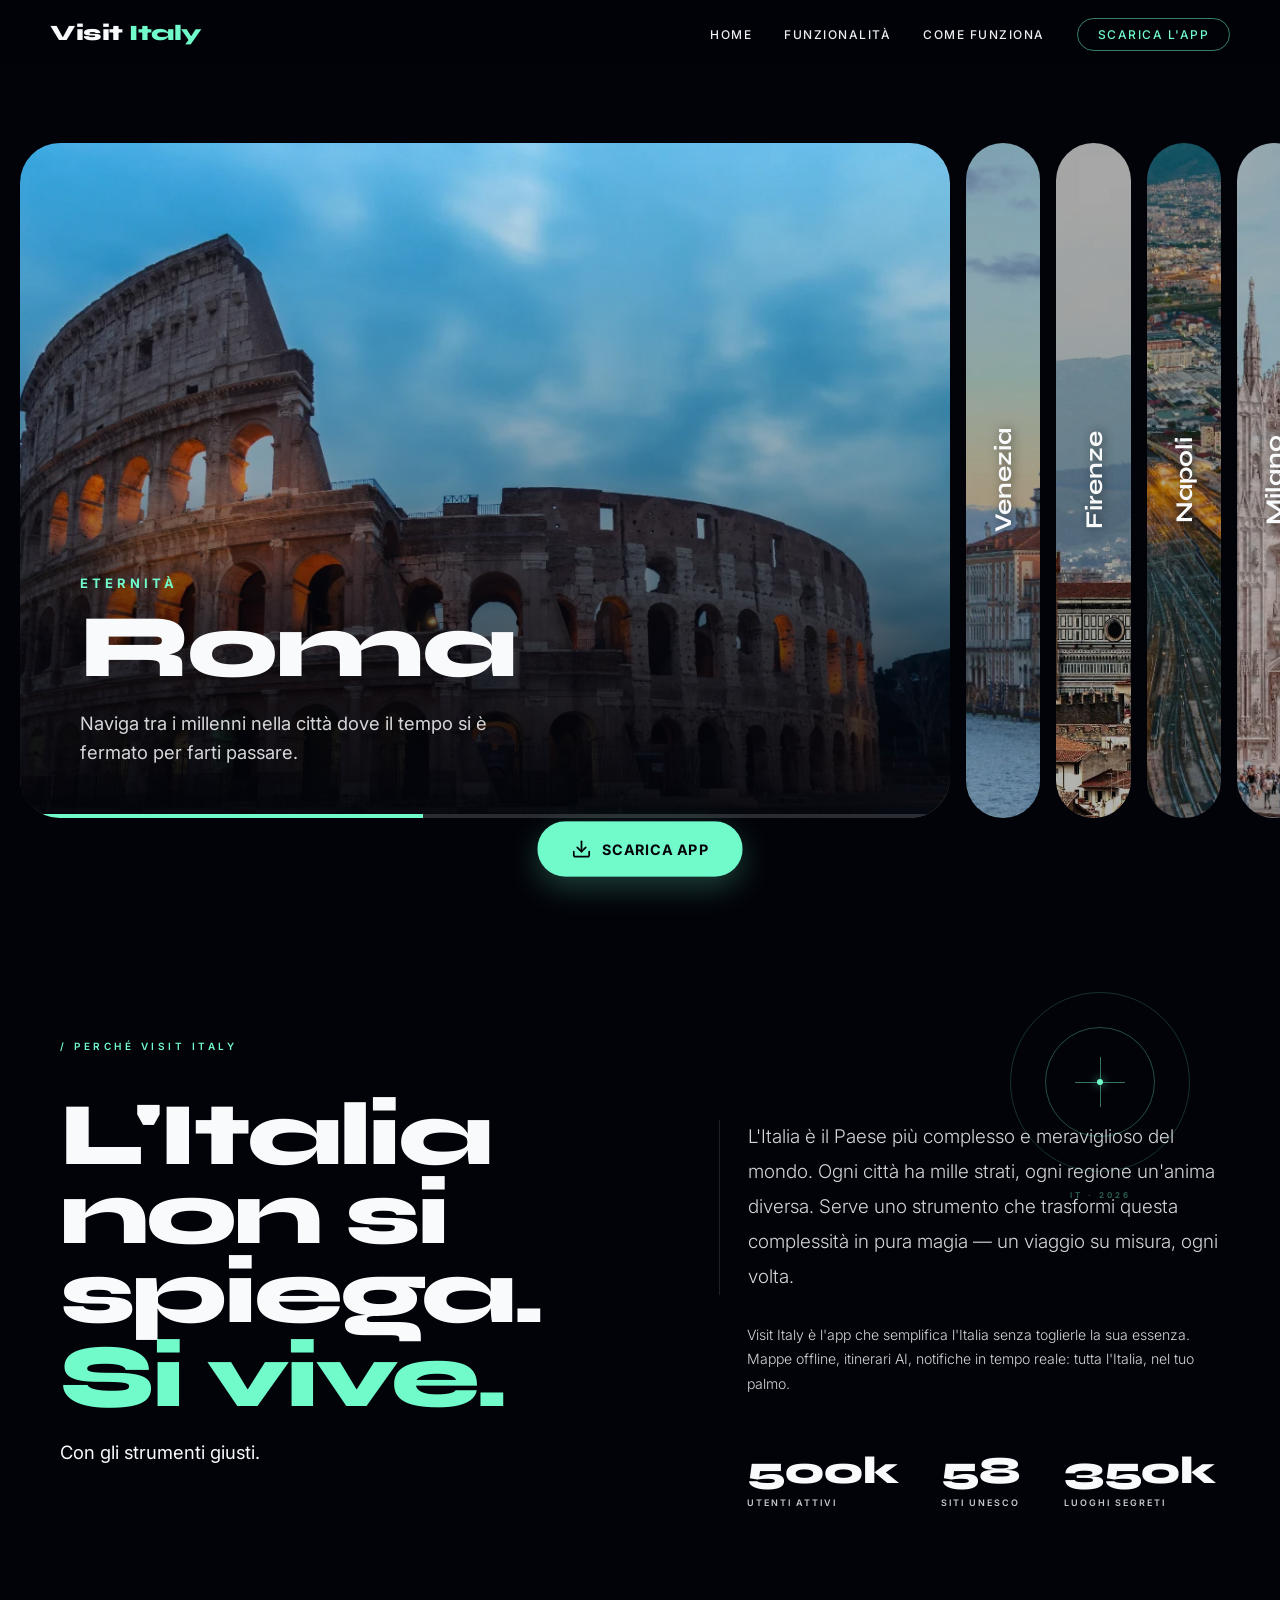
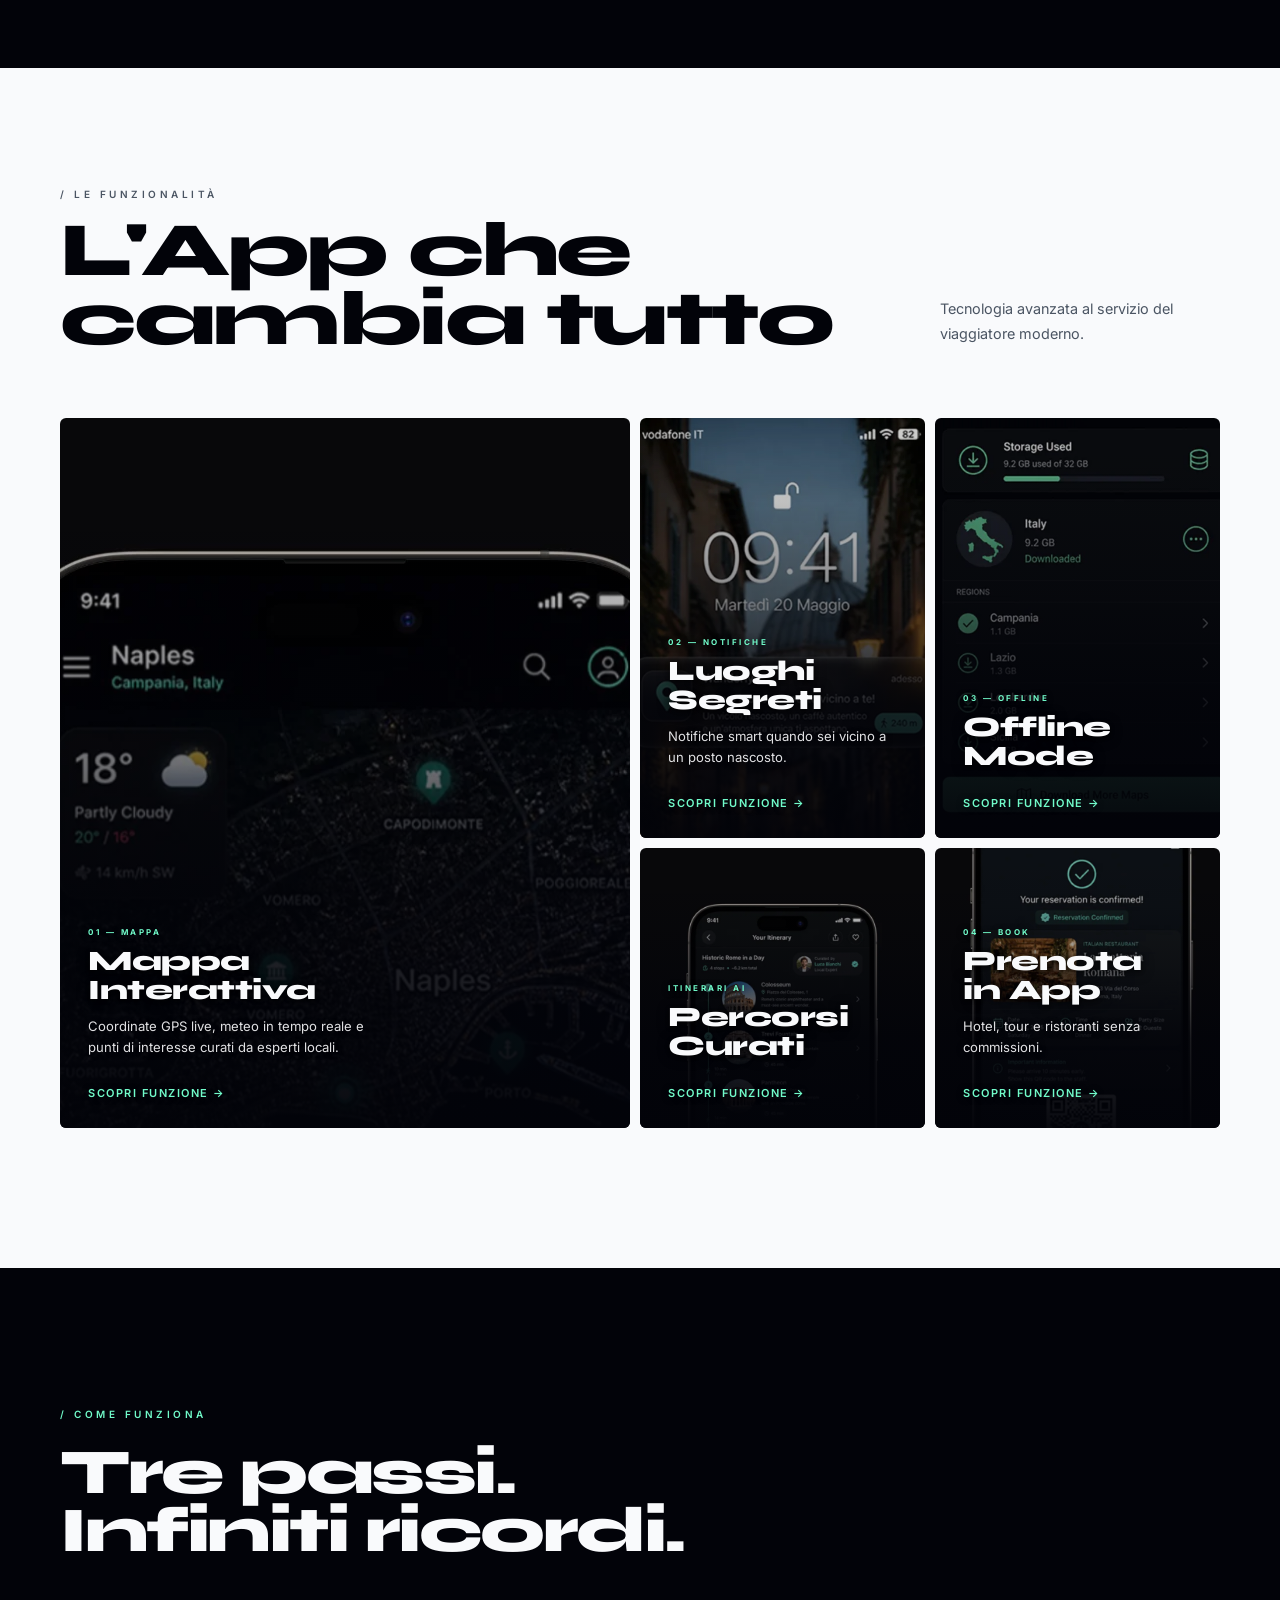
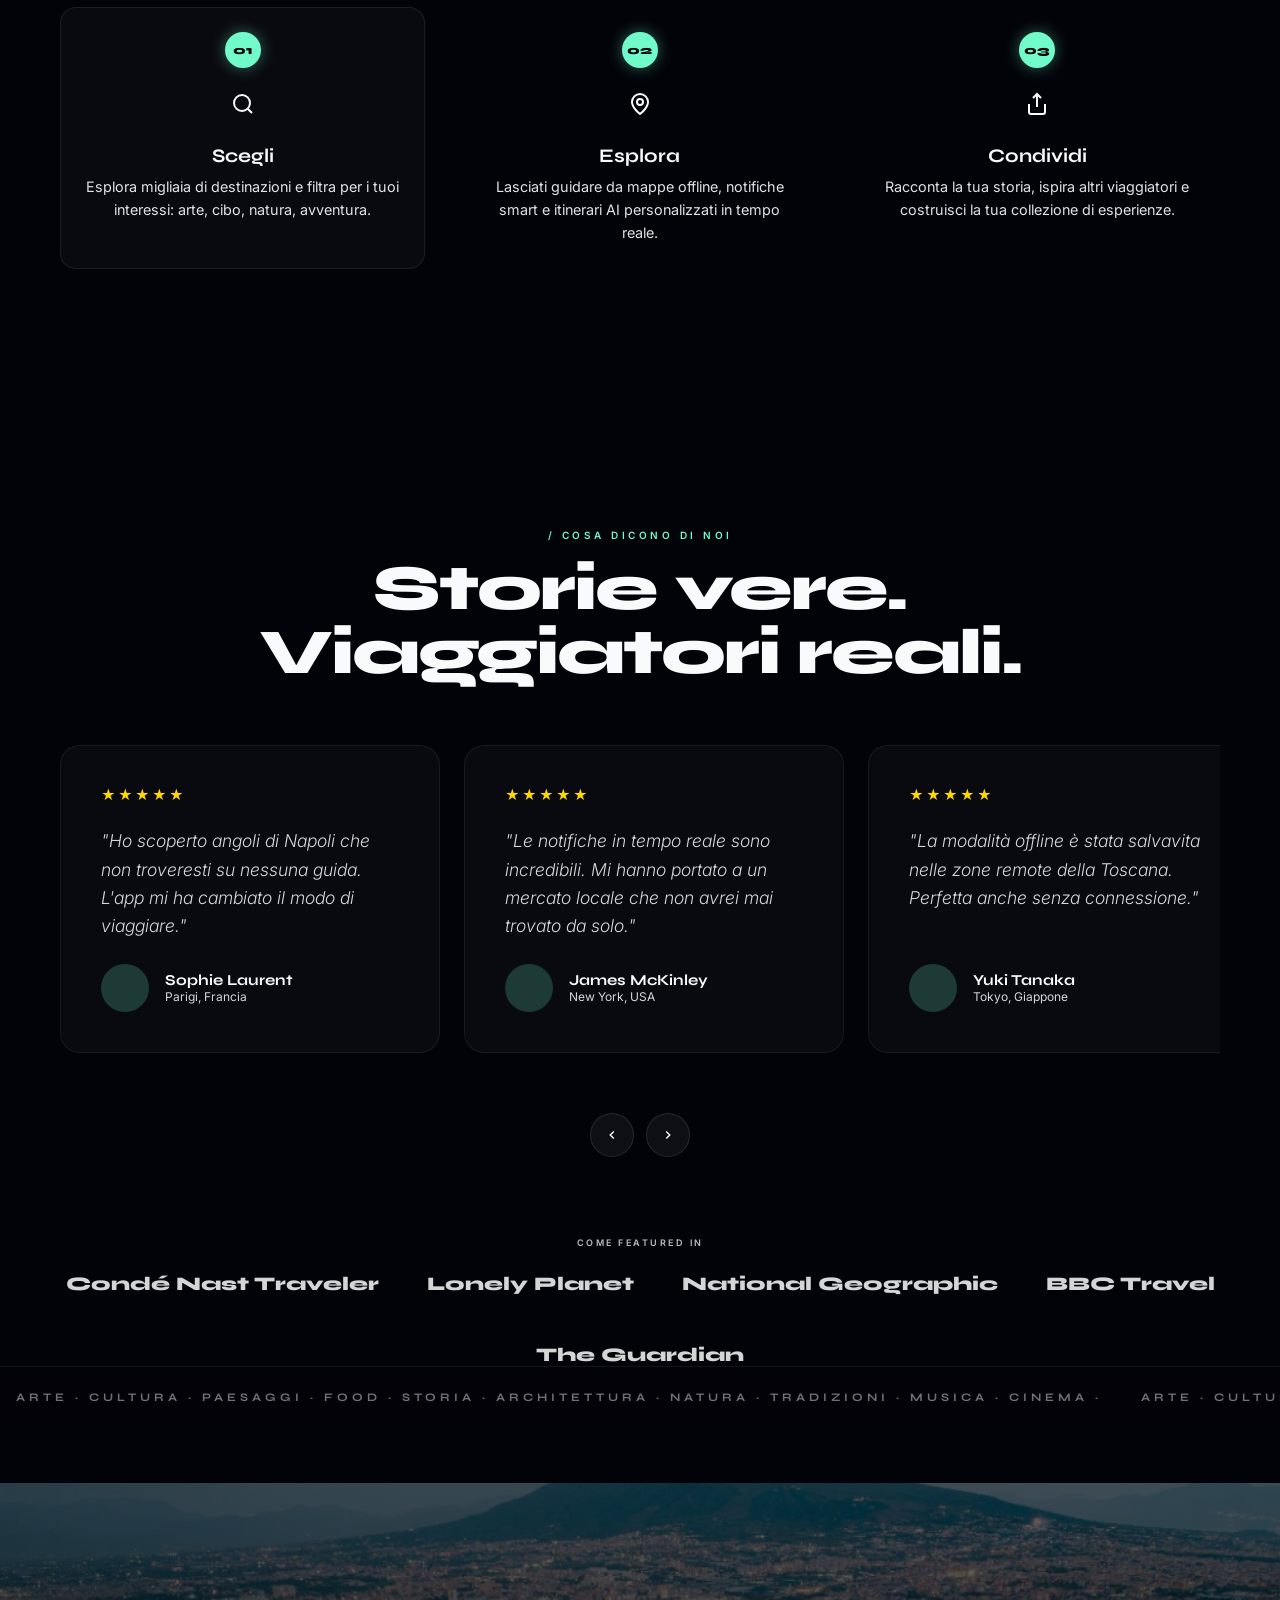
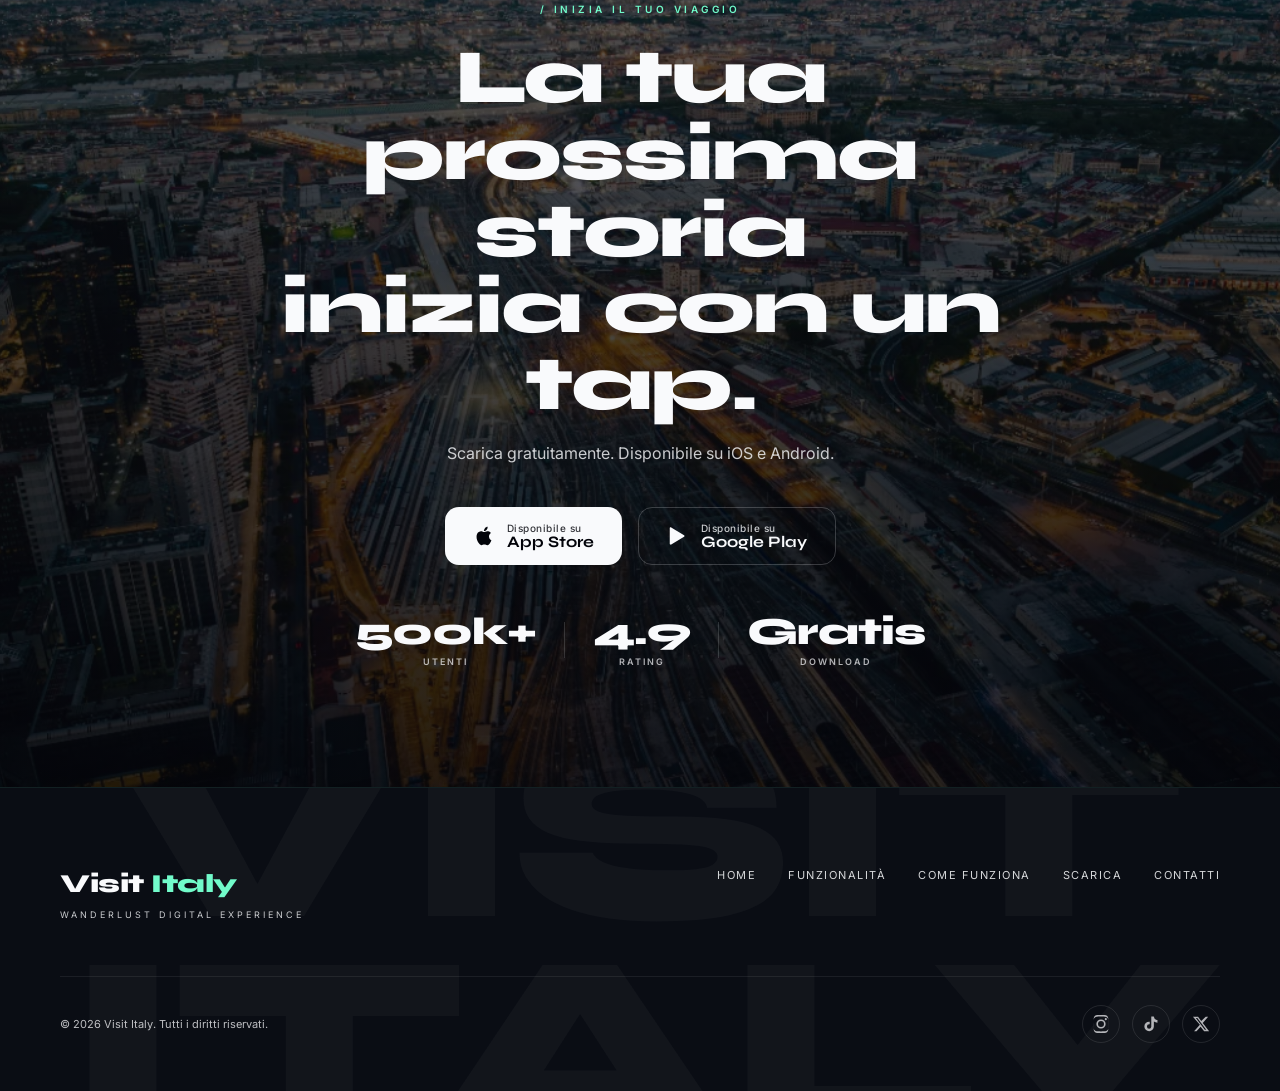
==== index.html @ 4aa52cf7 "Ottimizzazione mobile: critical CSS inline, contrasto accessibilita migliorato - Inline critical CSS" ====
<!DOCTYPE html>
<html lang="it">
<head>
    <meta charset="UTF-8">
    <meta name="viewport" content="width=device-width, initial-scale=1.0">
    <title>Visit Italy — Wanderlust Digital Experience</title>
    <meta name="description" content="Visit Italy è l'app per viaggiatori che trasforma l'Italia in un'esperienza su misura: mappe offline, itinerari AI, notifiche in tempo reale e prenotazioni dirette. Scopri 350.000 luoghi segreti.">
    <link rel="preconnect" href="https://fonts.googleapis.com">
    <link rel="preconnect" href="https://fonts.gstatic.com" crossorigin>
    <link rel="preconnect" href="https://cdnjs.cloudflare.com">
    <link rel="preload" as="image" href="asset/img/roma-xs.webp" imagesrcset="asset/img/roma-xs.webp 480w, asset/img/roma-sm.webp 768w, asset/img/roma-md.webp 1024w, asset/img/roma-lg.webp 1440w, asset/img/roma-xl.webp 1920w" imagesizes="100vw">
    <link rel="preload" href="https://fonts.googleapis.com/css2?family=Inter:wght@300;400;500;600;700&family=Syne:wght@700;800&display=swap" as="style" onload="this.onload=null;this.rel='stylesheet'">
    <noscript><link rel="stylesheet" href="https://fonts.googleapis.com/css2?family=Inter:wght@300;400;500;600;700&family=Syne:wght@700;800&display=swap"></noscript>
    <link rel="preload" href="asset/css/stile.css?v=13" as="style" onload="this.onload=null;this.rel='stylesheet'">
    <noscript><link rel="stylesheet" href="asset/css/stile.css?v=13"></noscript>
    <style>
:root{--pure-ice:#F9FAFC;--obsidian:#020309;--neon-mint:#71FBCA;--slate-grey:#4B5563;--card-ease:cubic-bezier(0.25,1,0.5,1)}
*,*::before,*::after{box-sizing:border-box;margin:0;padding:0}
html{scroll-behavior:smooth}
body{background-color:var(--obsidian);font-family:'Inter',sans-serif;color:var(--pure-ice);overflow-x:hidden}
body.nav-open{overflow:hidden}
.navbar{position:fixed;top:0;left:0;width:100%;padding:18px 24px;display:flex;justify-content:space-between;align-items:center;z-index:200;background:rgba(2,3,9,0.4);backdrop-filter:blur(14px);-webkit-backdrop-filter:blur(14px)}
.logo{font-family:'Syne',sans-serif;font-weight:800;font-size:22px;color:var(--pure-ice);letter-spacing:-0.5px;z-index:10000}
.logo span{color:var(--neon-mint)}
.nav-toggle{display:flex;flex-direction:column;gap:5px;background:none;border:none;cursor:pointer;padding:4px;z-index:10000}
.nav-toggle span{display:block;width:24px;height:2px;background:var(--pure-ice);transition:transform .3s ease,opacity .3s ease;border-radius:1px}
.nav-links{list-style:none;display:flex;flex-direction:column;justify-content:center;align-items:center;gap:36px;position:fixed;top:0;right:0;width:100%;height:100vh;background:rgba(2,3,9,0.98);backdrop-filter:blur(12px);-webkit-backdrop-filter:blur(12px);z-index:9998;transform:translateX(100%);transition:transform .4s cubic-bezier(0.25,1,0.5,1)}
.nav-open .nav-links{transform:translateX(0)}
.nav-links a{color:rgba(249,250,252,0.95);text-decoration:none;font-family:'Inter',sans-serif;font-size:1.5rem;font-weight:500;text-transform:uppercase;letter-spacing:3px;transition:color .2s}
.nav-open .nav-toggle span:nth-child(1){transform:translateY(7px) rotate(45deg)}
.nav-open .nav-toggle span:nth-child(2){opacity:0}
.nav-open .nav-toggle span:nth-child(3){transform:translateY(-7px) rotate(-45deg)}
@media(min-width:768px){.nav-toggle{display:none}.nav-links{position:static;flex-direction:row;width:auto;height:auto;background:transparent;transform:none;transition:none;gap:32px;backdrop-filter:none;-webkit-backdrop-filter:none}.navbar{padding:20px 50px}.nav-links a{font-size:12px;letter-spacing:1.5px}}
.nav-links a:hover{color:var(--neon-mint)}
.nav-cta{color:var(--neon-mint)!important;border:1px solid rgba(113,251,202,0.5);padding:8px 20px;border-radius:20px;transition:background .2s,color .2s!important}
.nav-cta:hover{background:var(--neon-mint)!important;color:var(--obsidian)!important}
.hero-carousel-section{position:relative;width:100%;height:100vh;min-height:700px;background-color:var(--obsidian);display:flex;align-items:center;justify-content:center;overflow:hidden;padding:100px 20px 40px}
.carousel-container{position:relative;width:100%;max-width:1800px;height:75vh;min-height:600px;display:flex;gap:16px}
.carousel-card{position:relative;flex:0 0 6%;height:100%;border-radius:80px;overflow:hidden;cursor:pointer;transition:flex .7s cubic-bezier(0.25,1,0.5,1),border-radius .7s cubic-bezier(0.25,1,0.5,1)}
.carousel-card.active{flex:1 0 75%;border-radius:40px;cursor:default}
.ccard-bg{position:absolute;inset:0;width:100%;height:100%;object-fit:cover;filter:brightness(0.7);transition:filter .7s ease,transform .7s ease}
.carousel-card:hover:not(.active) .ccard-bg{filter:brightness(0.9);transform:scale(1.05)}
.carousel-card.active .ccard-bg{filter:brightness(1)}
.ccard-overlay{position:absolute;inset:0;background:linear-gradient(to top,rgba(2,3,9,0.95) 0%,rgba(2,3,9,0.3) 50%,rgba(2,3,9,0) 100%);opacity:0;transition:opacity .5s ease}
.carousel-card.active .ccard-overlay{opacity:1}
.ccard-inactive-title{position:absolute;top:50%;left:50%;transform:translate(-50%,-50%) rotate(-90deg);font-family:'Syne',sans-serif;font-weight:700;font-size:1.5rem;color:var(--pure-ice);white-space:nowrap;opacity:1;transition:opacity .4s ease;pointer-events:none;text-shadow:0 2px 10px rgba(0,0,0,0.5)}
.carousel-card.active .ccard-inactive-title{opacity:0}
.ccard-content{position:absolute;bottom:0;left:0;width:100%;padding:50px 60px;opacity:0;transform:translateY(20px);transition:opacity .4s ease .2s,transform .5s ease .2s;pointer-events:none}
.carousel-card.active .ccard-content{opacity:1;transform:translateY(0);pointer-events:auto}
.ccard-tag{font-family:'Inter',sans-serif;font-size:13px;font-weight:700;letter-spacing:4px;text-transform:uppercase;color:var(--neon-mint);margin-bottom:12px;display:block}
.ccard-title{font-family:'Syne',sans-serif;font-weight:800;font-size:clamp(3.5rem,7vw,7.5rem);color:var(--pure-ice);line-height:1;margin-bottom:16px;letter-spacing:-2px}
.ccard-text{font-family:'Inter',sans-serif;font-size:1.15rem;color:rgba(249,250,252,0.85);max-width:420px;line-height:1.6}
.ccard-progress-wrap{position:absolute;bottom:0;left:0;width:100%;height:4px;background:rgba(249,250,252,0.15);opacity:0;transition:opacity .3s ease}
.carousel-card.active .ccard-progress-wrap{opacity:1}
.ccard-progress-bar{height:100%;width:0%;background:var(--neon-mint)}
@media(max-width:767px){.hero-carousel-section{padding:100px 16px 20px;height:100vh;min-height:600px}.carousel-container{flex-direction:column;height:100%;max-height:100%;gap:8px}.carousel-card{flex:0 0 12%;border-radius:20px;width:100%}.carousel-card.active{flex:1 0 45%;border-radius:20px;width:100%}.ccard-inactive-title{transform:translate(-50%,-50%) rotate(0deg);font-size:1.2rem;letter-spacing:2px}.ccard-content{padding:24px 20px}.ccard-title{font-size:2.8rem;margin-bottom:8px}.ccard-text{font-size:.95rem}}
@media(min-width:768px) and (max-width:1023px){.hero-carousel-section{padding:100px 30px 30px}.carousel-card{border-radius:50px}.carousel-card.active{border-radius:30px}.ccard-content{padding:40px 30px}}
    </style>
</head>
<body>

    <!-- NAVBAR -->
    <nav class="navbar" aria-label="Navigazione principale">
        <div class="logo">Visit <span>Italy</span></div>
        <button class="nav-toggle" aria-label="Apri menu" aria-expanded="false" aria-controls="mainNavLinks">
            <span></span><span></span><span></span>
        </button>
        <ul class="nav-links" id="mainNavLinks">
            <li><a href="#">Home</a></li>
            <li><a href="#app">Funzionalità</a></li>
            <li><a href="#come-funziona">Come Funziona</a></li>
            <li><a href="#download" class="nav-cta">Scarica l'App</a></li>
        </ul>
    </nav>

    <!-- =============================================
         SEZIONE 1: HERO — Timed Card Opening
    ============================================== -->
    <section class="hero-section hero-carousel-section" aria-label="Destinazioni in evidenza">
        <div class="carousel-container" id="heroCarousel" role="region" aria-label="Carosello destinazioni" aria-live="polite" aria-atomic="false">
            
            <!-- Slide 0: Roma -->
            <div class="carousel-card active" data-index="0" role="group" aria-roledescription="slide" aria-label="Roma" aria-current="true">
                <picture>
                    <source type="image/webp" media="(max-width: 480px)" srcset="asset/img/roma-xs.webp">
                    <source media="(max-width: 480px)" srcset="asset/img/roma-xs.jpg">
                    <source type="image/webp" media="(max-width: 768px)" srcset="asset/img/roma-sm.webp">
                    <source media="(max-width: 768px)" srcset="asset/img/roma-sm.jpg">
                    <source type="image/webp" media="(max-width: 1024px)" srcset="asset/img/roma-md.webp">
                    <source media="(max-width: 1024px)" srcset="asset/img/roma-md.jpg">
                    <source type="image/webp" media="(max-width: 1440px)" srcset="asset/img/roma-lg.webp">
                    <source media="(max-width: 1440px)" srcset="asset/img/roma-lg.jpg">
                    <source type="image/webp" srcset="asset/img/roma-xl.webp">
                    <img class="ccard-bg" src="asset/img/roma-xl.jpg" alt="Roma" fetchpriority="high" loading="eager">
                </picture>
                <div class="ccard-overlay"></div>
                
                <div class="ccard-content">
                    <span class="ccard-tag">Eternità</span>
                    <h2 class="ccard-title">Roma</h2>
                    <p class="ccard-text">Naviga tra i millenni nella città dove il tempo si è fermato per farti passare.</p>
                </div>
                
                <div class="ccard-inactive-title">Roma</div>
                
                <div class="ccard-progress-wrap">
                    <div class="ccard-progress-bar"></div>
                </div>
            </div>

            <!-- Slide 1: Venezia -->
            <div class="carousel-card" data-index="1" role="button" tabindex="0" aria-roledescription="slide" aria-label="Venezia">
                <picture>
                    <source type="image/webp" media="(max-width: 480px)" srcset="asset/img/venezia2-xs.webp">
                    <source media="(max-width: 480px)" srcset="asset/img/venezia2-xs.jpg">
                    <source type="image/webp" media="(max-width: 768px)" srcset="asset/img/venezia2-sm.webp">
                    <source media="(max-width: 768px)" srcset="asset/img/venezia2-sm.jpg">
                    <source type="image/webp" media="(max-width: 1024px)" srcset="asset/img/venezia2-md.webp">
                    <source media="(max-width: 1024px)" srcset="asset/img/venezia2-md.jpg">
                    <source type="image/webp" media="(max-width: 1440px)" srcset="asset/img/venezia2-lg.webp">
                    <source media="(max-width: 1440px)" srcset="asset/img/venezia2-lg.jpg">
                    <source type="image/webp" srcset="asset/img/venezia2-xl.webp">
                    <img class="ccard-bg" src="asset/img/venezia2-xl.jpg" alt="Venezia" loading="lazy">
                </picture>
                <div class="ccard-overlay"></div>
                
                <div class="ccard-content">
                    <span class="ccard-tag">Mistero</span>
                    <h2 class="ccard-title">Venezia</h2>
                    <p class="ccard-text">Un labirinto d'acqua dove ogni riflesso nasconde un segreto secolare.</p>
                </div>
                
                <div class="ccard-inactive-title">Venezia</div>
                
                <div class="ccard-progress-wrap">
                    <div class="ccard-progress-bar"></div>
                </div>
            </div>

            <!-- Slide 2: Firenze -->
            <div class="carousel-card" data-index="2" role="button" tabindex="0" aria-roledescription="slide" aria-label="Firenze">
                <picture>
                    <source type="image/webp" media="(max-width: 480px)" srcset="asset/img/firenze-xs.webp">
                    <source media="(max-width: 480px)" srcset="asset/img/firenze-xs.jpg">
                    <source type="image/webp" media="(max-width: 768px)" srcset="asset/img/firenze-sm.webp">
                    <source media="(max-width: 768px)" srcset="asset/img/firenze-sm.jpg">
                    <source type="image/webp" media="(max-width: 1024px)" srcset="asset/img/firenze-md.webp">
                    <source media="(max-width: 1024px)" srcset="asset/img/firenze-md.jpg">
                    <source type="image/webp" media="(max-width: 1440px)" srcset="asset/img/firenze-lg.webp">
                    <source media="(max-width: 1440px)" srcset="asset/img/firenze-lg.jpg">
                    <source type="image/webp" srcset="asset/img/firenze-xl.webp">
                    <img class="ccard-bg" src="asset/img/firenze-xl.jpg" alt="Firenze" loading="lazy">
                </picture>
                <div class="ccard-overlay"></div>
                
                <div class="ccard-content">
                    <span class="ccard-tag">Genio</span>
                    <h2 class="ccard-title">Firenze</h2>
                    <p class="ccard-text">La culla del Rinascimento, dove l'arte respira insieme a te.</p>
                </div>
                
                <div class="ccard-inactive-title">Firenze</div>
                
                <div class="ccard-progress-wrap">
                    <div class="ccard-progress-bar"></div>
                </div>
            </div>

            <!-- Slide 3: Napoli -->
            <div class="carousel-card" data-index="3" role="button" tabindex="0" aria-roledescription="slide" aria-label="Napoli">
                <picture>
                    <source type="image/webp" media="(max-width: 480px)" srcset="asset/img/napoli-xs.webp">
                    <source media="(max-width: 480px)" srcset="asset/img/napoli-xs.jpg">
                    <source type="image/webp" media="(max-width: 768px)" srcset="asset/img/napoli-sm.webp">
                    <source media="(max-width: 768px)" srcset="asset/img/napoli-sm.jpg">
                    <source type="image/webp" media="(max-width: 1024px)" srcset="asset/img/napoli-md.webp">
                    <source media="(max-width: 1024px)" srcset="asset/img/napoli-md.jpg">
                    <source type="image/webp" media="(max-width: 1440px)" srcset="asset/img/napoli-lg.webp">
                    <source media="(max-width: 1440px)" srcset="asset/img/napoli-lg.jpg">
                    <source type="image/webp" srcset="asset/img/napoli-xl.webp">
                    <img class="ccard-bg" src="asset/img/napoli-xl.jpg" alt="Napoli" loading="lazy">
                </picture>
                <div class="ccard-overlay"></div>
                
                <div class="ccard-content">
                    <span class="ccard-tag">Passione</span>
                    <h2 class="ccard-title">Napoli</h2>
                    <p class="ccard-text">L'anima vibrante e i sapori autentici di un teatro a cielo aperto.</p>
                </div>
                
                <div class="ccard-inactive-title">Napoli</div>
                
                <div class="ccard-progress-wrap">
                    <div class="ccard-progress-bar"></div>
                </div>
            </div>

            <!-- Slide 4: Milano -->
            <div class="carousel-card" data-index="4" role="button" tabindex="0" aria-roledescription="slide" aria-label="Milano">
                <picture>
                    <source type="image/webp" media="(max-width: 480px)" srcset="asset/img/milano-xs.webp">
                    <source media="(max-width: 480px)" srcset="asset/img/milano-xs.jpg">
                    <source type="image/webp" media="(max-width: 768px)" srcset="asset/img/milano-sm.webp">
                    <source media="(max-width: 768px)" srcset="asset/img/milano-sm.jpg">
                    <source type="image/webp" media="(max-width: 1024px)" srcset="asset/img/milano-md.webp">
                    <source media="(max-width: 1024px)" srcset="asset/img/milano-md.jpg">
                    <source type="image/webp" media="(max-width: 1440px)" srcset="asset/img/milano-lg.webp">
                    <source media="(max-width: 1440px)" srcset="asset/img/milano-lg.jpg">
                    <source type="image/webp" srcset="asset/img/milano-xl.webp">
                    <img class="ccard-bg" src="asset/img/milano-xl.jpg" alt="Milano" loading="lazy">
                </picture>
                <div class="ccard-overlay"></div>
                
                <div class="ccard-content">
                    <span class="ccard-tag">Avanguardia</span>
                    <h2 class="ccard-title">Milano</h2>
                    <p class="ccard-text">Dove la creatività, la moda e l'innovazione disegnano il domani.</p>
                </div>
                
                <div class="ccard-inactive-title">Milano</div>
                
                <div class="ccard-progress-wrap">
                    <div class="ccard-progress-bar"></div>
                </div>
            </div>



        </div>
    </section>

    <main>

        <!-- =============================================
             SEZIONE 2: PROBLEM / SOLUTION — The Transition
        ============================================== -->
        <section class="manifesto-section" aria-label="Perché Visit Italy">
            <div class="manifesto-inner">
                <div class="manifesto-left">
                    <div class="manifesto-eyebrow">/ Perché Visit Italy</div>
                    <h2 class="manifesto-title">L'Italia<br>non si<br>spiega.</h2>
                    <h2 class="manifesto-title manifesto-title--accent">Si vive.</h2>
                    <p class="manifesto-tagline">Con gli strumenti giusti.</p>
                </div>
                <div class="manifesto-right">
                    <p class="manifesto-lead">L'Italia è il Paese più complesso e meraviglioso del mondo. Ogni città ha mille strati, ogni regione un'anima diversa. Serve uno strumento che trasformi questa complessità in pura magia — un viaggio su misura, ogni volta.</p>
                    <p class="manifesto-sub">Visit Italy è l'app che semplifica l'Italia senza toglierle la sua essenza. Mappe offline, itinerari AI, notifiche in tempo reale: tutta l'Italia, nel tuo palmo.</p>
                    <div class="manifesto-stat-row">
                        <div class="manifesto-stat">
                            <span class="stat-number">500k</span>
                            <span class="stat-label">Utenti Attivi</span>
                        </div>
                        <div class="manifesto-stat">
                            <span class="stat-number">58</span>
                            <span class="stat-label">Siti UNESCO</span>
                        </div>
                        <div class="manifesto-stat">
                            <span class="stat-number">350k</span>
                            <span class="stat-label">Luoghi Segreti</span>
                        </div>
                    </div>
                </div>
            </div>

            <div class="manifesto-float" aria-hidden="true">
                <div class="float-ring float-ring--outer"></div>
                <div class="float-ring float-ring--inner"></div>
                <div class="float-crosshair">
                    <span class="ch-h"></span>
                    <span class="ch-v"></span>
                    <span class="ch-dot"></span>
                </div>
                <div class="float-label">IT · 2026</div>
            </div>
        </section>

        <!-- =============================================
             SEZIONE 3: PRODUCT-AS-HERO — Bento Grid 2.0
        ============================================== -->
        <section class="discovery-section" id="app" aria-label="Le funzionalità dell'app">
            <div class="discovery-header">
                <div class="discovery-header-left">
                    <div class="discovery-label">/ Le Funzionalità</div>
                    <h2 class="discovery-title">L'App che<br>cambia tutto</h2>
                </div>
                <p class="discovery-sub">Tecnologia avanzata al servizio del viaggiatore moderno.</p>
            </div>

            <div class="bento-grid">

                <!-- Card 1 (60%) — Mappa Interattiva con badge tech -->
                <div class="bento-card bento-card--large" role="button" tabindex="0" aria-label="Visualizza Mappa Interattiva">
                    <picture>
                        <source type="image/webp" media="(max-width: 480px)" srcset="asset/img/mappa-interattiva-master-v2-xs.webp">
                        <source media="(max-width: 480px)" srcset="asset/img/mappa-interattiva-master-v2-xs.jpg">
                        <source type="image/webp" media="(max-width: 768px)" srcset="asset/img/mappa-interattiva-master-v2-sm.webp">
                        <source media="(max-width: 768px)" srcset="asset/img/mappa-interattiva-master-v2-sm.jpg">
                        <source type="image/webp" media="(max-width: 1024px)" srcset="asset/img/mappa-interattiva-master-v2-md.webp">
                        <source media="(max-width: 1024px)" srcset="asset/img/mappa-interattiva-master-v2-md.jpg">
                        <source type="image/webp" media="(max-width: 1440px)" srcset="asset/img/mappa-interattiva-master-v2-lg.webp">
                        <source media="(max-width: 1440px)" srcset="asset/img/mappa-interattiva-master-v2-lg.jpg">
                        <source type="image/webp" srcset="asset/img/mappa-interattiva-master-v2-xl.webp">
                        <img src="asset/img/mappa-interattiva-master-v2-xl.jpg" alt="Mappa Interattiva" loading="lazy">
                    </picture>
                    <div class="bento-tech-badges" aria-hidden="true">
                        <span class="tech-badge tech-badge--coord">
                            <svg viewBox="0 0 24 24" fill="none" stroke="currentColor" stroke-width="2" width="10" height="10"><circle cx="12" cy="12" r="3"/><path d="M12 1v4M12 19v4M4.22 4.22l2.83 2.83M16.95 16.95l2.83 2.83M1 12h4M19 12h4M4.22 19.78l2.83-2.83M16.95 7.05l2.83-2.83"/></svg>
                            41.9028° N · 12.4964° E
                        </span>
                        <span class="tech-badge tech-badge--weather">
                            <svg viewBox="0 0 24 24" fill="none" stroke="currentColor" stroke-width="2" width="10" height="10"><path d="M12 2v2M12 20v2M4.93 4.93l1.41 1.41M17.66 17.66l1.41 1.41M2 12h2M20 12h2M6.34 17.66l-1.41 1.41M19.07 4.93l-1.41 1.41"/><circle cx="12" cy="12" r="4"/></svg>
                            22°C · Soleggiato
                        </span>
                    </div>
                    <div class="bento-overlay">
                        <div class="bento-cat-badge">01 — Mappa</div>
                        <h3 class="bento-title">Mappa<br>Interattiva</h3>
                        <p class="bento-desc">Coordinate GPS live, meteo in tempo reale e punti di interesse curati da esperti locali.</p>
                        <a href="#download" class="scopri-btn">Scopri Funzione →</a>
                    </div>
                </div>

                <!-- Card 2 — Notifiche Smart -->
                <div class="bento-card bento-card--food" role="button" tabindex="0" aria-label="Visualizza Luoghi Segreti">
                    <picture>
                        <source type="image/webp" media="(max-width: 480px)" srcset="asset/img/app-notification-master-xs.webp">
                        <source media="(max-width: 480px)" srcset="asset/img/app-notification-master-xs.jpg">
                        <source type="image/webp" media="(max-width: 768px)" srcset="asset/img/app-notification-master-sm.webp">
                        <source media="(max-width: 768px)" srcset="asset/img/app-notification-master-sm.jpg">
                        <source type="image/webp" media="(max-width: 1024px)" srcset="asset/img/app-notification-master-md.webp">
                        <source media="(max-width: 1024px)" srcset="asset/img/app-notification-master-md.jpg">
                        <source type="image/webp" media="(max-width: 1440px)" srcset="asset/img/app-notification-master-lg.webp">
                        <source media="(max-width: 1440px)" srcset="asset/img/app-notification-master-lg.jpg">
                        <source type="image/webp" srcset="asset/img/app-notification-master-xl.webp">
                        <img src="asset/img/app-notification-master-xl.jpg" alt="Notifiche Smart" loading="lazy">
                    </picture>
                    <div class="bento-overlay">
                        <div class="bento-cat-badge">02 — Notifiche</div>
                        <h3 class="bento-title">Luoghi<br>Segreti</h3>
                        <p class="bento-desc">Notifiche smart quando sei vicino a un posto nascosto.</p>
                        <a href="#download" class="scopri-btn">Scopri Funzione →</a>
                    </div>
                </div>

                <!-- Card 3 — Offline Mode -->
                <div class="bento-card bento-card--street" role="button" tabindex="0" aria-label="Visualizza Offline Mode">
                    <picture>
                        <source type="image/webp" media="(max-width: 480px)" srcset="asset/img/app-map-offline-xs.webp">
                        <source media="(max-width: 480px)" srcset="asset/img/app-map-offline-xs.jpg">
                        <source type="image/webp" media="(max-width: 768px)" srcset="asset/img/app-map-offline-sm.webp">
                        <source media="(max-width: 768px)" srcset="asset/img/app-map-offline-sm.jpg">
                        <source type="image/webp" media="(max-width: 1024px)" srcset="asset/img/app-map-offline-md.webp">
                        <source media="(max-width: 1024px)" srcset="asset/img/app-map-offline-md.jpg">
                        <source type="image/webp" media="(max-width: 1440px)" srcset="asset/img/app-map-offline-lg.webp">
                        <source media="(max-width: 1440px)" srcset="asset/img/app-map-offline-lg.jpg">
                        <source type="image/webp" srcset="asset/img/app-map-offline-xl.webp">
                        <img src="asset/img/app-map-offline-xl.jpg" alt="Offline Mode" loading="lazy">
                    </picture>
                    <div class="bento-overlay">
                        <div class="bento-cat-badge">03 — Offline</div>
                        <h3 class="bento-title">Offline<br>Mode</h3>
                        <a href="#download" class="scopri-btn">Scopri Funzione →</a>
                    </div>
                </div>

                <!-- Card 4 — Percorsi Curati -->
                <div class="bento-card bento-card--quartieri" role="button" tabindex="0" aria-label="Visualizza Percorsi Curati">
                    <picture>
                        <source type="image/webp" media="(max-width: 480px)" srcset="asset/img/app-itinerary-master-v2-xs.webp">
                        <source media="(max-width: 480px)" srcset="asset/img/app-itinerary-master-v2-xs.jpg">
                        <source type="image/webp" media="(max-width: 768px)" srcset="asset/img/app-itinerary-master-v2-sm.webp">
                        <source media="(max-width: 768px)" srcset="asset/img/app-itinerary-master-v2-sm.jpg">
                        <source type="image/webp" media="(max-width: 1024px)" srcset="asset/img/app-itinerary-master-v2-md.webp">
                        <source media="(max-width: 1024px)" srcset="asset/img/app-itinerary-master-v2-md.jpg">
                        <source type="image/webp" media="(max-width: 1440px)" srcset="asset/img/app-itinerary-master-v2-lg.webp">
                        <source media="(max-width: 1440px)" srcset="asset/img/app-itinerary-master-v2-lg.jpg">
                        <source type="image/webp" srcset="asset/img/app-itinerary-master-v2-xl.webp">
                        <img src="asset/img/app-itinerary-master-v2-xl.jpg" alt="Percorsi Curati" loading="lazy">
                    </picture>
                    <div class="bento-overlay">
                        <div class="bento-cat-badge">Itinerari AI</div>
                        <h3 class="bento-title">Percorsi<br>Curati</h3>
                        <a href="#download" class="scopri-btn">Scopri Funzione →</a>
                    </div>
                </div>

                <!-- Card 5 — Prenotazioni -->
                <div class="bento-card bento-card--natura" role="button" tabindex="0" aria-label="Visualizza Prenotazioni in App">
                    <picture>
                        <source type="image/webp" media="(max-width: 480px)" srcset="asset/img/app-booking-master-v3-xs.webp">
                        <source media="(max-width: 480px)" srcset="asset/img/app-booking-master-v3-xs.jpg">
                        <source type="image/webp" media="(max-width: 768px)" srcset="asset/img/app-booking-master-v3-sm.webp">
                        <source media="(max-width: 768px)" srcset="asset/img/app-booking-master-v3-sm.jpg">
                        <source type="image/webp" media="(max-width: 1024px)" srcset="asset/img/app-booking-master-v3-md.webp">
                        <source media="(max-width: 1024px)" srcset="asset/img/app-booking-master-v3-md.jpg">
                        <source type="image/webp" media="(max-width: 1440px)" srcset="asset/img/app-booking-master-v3-lg.webp">
                        <source media="(max-width: 1440px)" srcset="asset/img/app-booking-master-v3-lg.jpg">
                        <source type="image/webp" srcset="asset/img/app-booking-master-v3-xl.webp">
                        <img src="asset/img/app-booking-master-v3-xl.jpg" alt="Prenotazioni Dirette" loading="lazy">
                    </picture>
                    <div class="bento-overlay">
                        <div class="bento-cat-badge">04 — Book</div>
                        <h3 class="bento-title">Prenota<br>in App</h3>
                        <p class="bento-desc">Hotel, tour e ristoranti senza commissioni.</p>
                        <a href="#download" class="scopri-btn">Scopri Funzione →</a>
                    </div>
                </div>

            </div>
        </section>

        <!-- =============================================
             SEZIONE 4: THE EXPERIENCE LOOP — How It Works
        ============================================== -->
        <section class="how-section" id="come-funziona" aria-label="Come funziona">
            <div class="how-inner">
                <div class="how-header">
                    <div class="how-eyebrow">/ Come Funziona</div>
                    <h2 class="how-title">Tre passi.<br>Infiniti ricordi.</h2>
                </div>
                <div class="how-steps">
                    <div class="how-step active" data-step="0">
                        <div class="how-step-num">01</div>
                        <div class="how-step-icon">
                            <svg viewBox="0 0 24 24" fill="none" stroke="currentColor" stroke-width="2" width="24" height="24"><circle cx="11" cy="11" r="8"/><path d="m21 21-4.3-4.3"/></svg>
                        </div>
                        <div class="how-step-body">
                            <h3>Scegli</h3>
                            <p>Esplora migliaia di destinazioni e filtra per i tuoi interessi: arte, cibo, natura, avventura.</p>
                        </div>
                    </div>
                    <div class="how-step" data-step="1">
                        <div class="how-step-num">02</div>
                        <div class="how-step-icon">
                            <svg viewBox="0 0 24 24" fill="none" stroke="currentColor" stroke-width="2" width="24" height="24"><path d="M20 10c0 6-8 12-8 12s-8-6-8-12a8 8 0 0 1 16 0Z"/><circle cx="12" cy="10" r="3"/></svg>
                        </div>
                        <div class="how-step-body">
                            <h3>Esplora</h3>
                            <p>Lasciati guidare da mappe offline, notifiche smart e itinerari AI personalizzati in tempo reale.</p>
                        </div>
                    </div>
                    <div class="how-step" data-step="2">
                        <div class="how-step-num">03</div>
                        <div class="how-step-icon">
                            <svg viewBox="0 0 24 24" fill="none" stroke="currentColor" stroke-width="2" width="24" height="24"><path d="M4 12v8a2 2 0 0 0 2 2h12a2 2 0 0 0 2-2v-8"/><polyline points="16 6 12 2 8 6"/><line x1="12" y1="2" x2="12" y2="15"/></svg>
                        </div>
                        <div class="how-step-body">
                            <h3>Condividi</h3>
                            <p>Racconta la tua storia, ispira altri viaggiatori e costruisci la tua collezione di esperienze.</p>
                        </div>
                    </div>
                </div>
            </div>
        </section>

        <!-- =============================================
             SEZIONE 5: SOCIAL PROOF & TRUST
        ============================================== -->
        <section class="proof-section" aria-label="Testimonianze">

            <div class="proof-header">
                <div class="proof-eyebrow">/ Cosa dicono di noi</div>
                <h2 class="proof-title">Storie vere.<br>Viaggiatori reali.</h2>
            </div>

            <!-- Testimonials Slider -->
            <div class="testimonials-wrap">
                <div class="testimonials-track" id="testimonialsTrack">
                    <div class="testimonial-card">
                        <div class="tcard-stars">★★★★★</div>
                        <blockquote class="tcard-quote">"Ho scoperto angoli di Napoli che non troveresti su nessuna guida. L'app mi ha cambiato il modo di viaggiare."</blockquote>
                        <div class="tcard-author">
                            <div class="tcard-avatar" aria-hidden="true"></div>
                            <div>
                                <div class="tcard-name">Sophie Laurent</div>
                                <div class="tcard-origin">Parigi, Francia</div>
                            </div>
                        </div>
                    </div>
                    <div class="testimonial-card">
                        <div class="tcard-stars">★★★★★</div>
                        <blockquote class="tcard-quote">"Le notifiche in tempo reale sono incredibili. Mi hanno portato a un mercato locale che non avrei mai trovato da solo."</blockquote>
                        <div class="tcard-author">
                            <div class="tcard-avatar" aria-hidden="true"></div>
                            <div>
                                <div class="tcard-name">James McKinley</div>
                                <div class="tcard-origin">New York, USA</div>
                            </div>
                        </div>
                    </div>
                    <div class="testimonial-card">
                        <div class="tcard-stars">★★★★★</div>
                        <blockquote class="tcard-quote">"La modalità offline è stata salvavita nelle zone remote della Toscana. Perfetta anche senza connessione."</blockquote>
                        <div class="tcard-author">
                            <div class="tcard-avatar" aria-hidden="true"></div>
                            <div>
                                <div class="tcard-name">Yuki Tanaka</div>
                                <div class="tcard-origin">Tokyo, Giappone</div>
                            </div>
                        </div>
                    </div>
                    <div class="testimonial-card">
                        <div class="tcard-stars">★★★★★</div>
                        <blockquote class="tcard-quote">"Gli itinerari AI sono sorprendentemente precisi. Ha capito subito il mio stile e ha costruito percorsi perfetti."</blockquote>
                        <div class="tcard-author">
                            <div class="tcard-avatar" aria-hidden="true"></div>
                            <div>
                                <div class="tcard-name">Amira Hassan</div>
                                <div class="tcard-origin">Dubai, UAE</div>
                            </div>
                        </div>
                    </div>
                </div>
                <div class="testimonials-nav">
                    <button class="tslider-btn tslider-prev" aria-label="Precedente">
                        <svg viewBox="0 0 24 24" fill="none" stroke="currentColor" stroke-width="2.5" width="14" height="14"><path d="M15 18l-6-6 6-6"/></svg>
                    </button>
                    <button class="tslider-btn tslider-next" aria-label="Successivo">
                        <svg viewBox="0 0 24 24" fill="none" stroke="currentColor" stroke-width="2.5" width="14" height="14"><path d="M9 18l6-6-6-6"/></svg>
                    </button>
                </div>
            </div>

            <!-- Press Logos -->
            <div class="press-strip">
                <p class="press-label">Come featured in</p>
                <div class="press-logos">
                    <span class="press-logo">Condé Nast Traveler</span>
                    <span class="press-logo">Lonely Planet</span>
                    <span class="press-logo">National Geographic</span>
                    <span class="press-logo">BBC Travel</span>
                    <span class="press-logo">The Guardian</span>
                </div>
            </div>

            <!-- Ticker -->
            <div class="stories-ticker" aria-hidden="true">
                <div class="ticker-track">
                    <span>Arte · Cultura · Paesaggi · Food · Storia · Architettura · Natura · Tradizioni · Musica · Cinema ·&nbsp;</span>
                    <span>Arte · Cultura · Paesaggi · Food · Storia · Architettura · Natura · Tradizioni · Musica · Cinema ·&nbsp;</span>
                </div>
            </div>

        </section>

        <!-- =============================================
             SEZIONE 6: FINAL CTA — Closing the Deal
        ============================================== -->
        <section class="final-cta-section" id="download" aria-label="Scarica l'app">
            <div class="fcta-bg">
                <picture>
                    <source type="image/webp" media="(max-width: 480px)" srcset="asset/img/napoli-xs.webp">
                    <source media="(max-width: 480px)" srcset="asset/img/napoli-xs.jpg">
                    <source type="image/webp" media="(max-width: 768px)" srcset="asset/img/napoli-sm.webp">
                    <source media="(max-width: 768px)" srcset="asset/img/napoli-sm.jpg">
                    <source type="image/webp" media="(max-width: 1024px)" srcset="asset/img/napoli-md.webp">
                    <source media="(max-width: 1024px)" srcset="asset/img/napoli-md.jpg">
                    <source type="image/webp" media="(max-width: 1440px)" srcset="asset/img/napoli-lg.webp">
                    <source media="(max-width: 1440px)" srcset="asset/img/napoli-lg.jpg">
                    <source type="image/webp" srcset="asset/img/napoli-xl.webp">
                    <img src="asset/img/napoli-xl.jpg" alt="Tramonto su Roma" class="fcta-bg-img" loading="lazy">
                </picture>
                <div class="fcta-overlay"></div>
            </div>
            <div class="fcta-inner">
                <div class="fcta-eyebrow">/ Inizia il tuo viaggio</div>
                <h2 class="fcta-headline">La tua prossima storia<br>inizia con un tap.</h2>
                <p class="fcta-sub">Scarica gratuitamente. Disponibile su iOS e Android.</p>
                <div class="fcta-buttons">
                    <a href="#" class="store-btn store-btn--apple" aria-label="Scarica su App Store">
                        <svg viewBox="0 0 24 24" fill="currentColor" width="22" height="22"><path d="M18.71 19.5c-.83 1.24-1.71 2.45-3.05 2.47-1.34.03-1.77-.79-3.29-.79-1.53 0-2 .77-3.27.82-1.31.05-2.3-1.32-3.14-2.53C4.25 17 2.94 12.45 4.7 9.39c.87-1.52 2.43-2.48 4.12-2.51 1.28-.02 2.5.87 3.29.87.78 0 2.26-1.07 3.8-.91.65.03 2.47.26 3.64 1.98-.09.06-2.17 1.28-2.15 3.81.03 3.02 2.65 4.03 2.68 4.04-.03.07-.42 1.44-1.38 2.83M13 3.5c.73-.83 1.94-1.46 2.94-1.5.13 1.17-.34 2.35-1.04 3.19-.69.85-1.83 1.51-2.95 1.42-.15-1.15.41-2.35 1.05-3.11z"/></svg>
                        <div class="store-btn-text">
                            <span class="store-btn-sub">Disponibile su</span>
                            <span class="store-btn-main">App Store</span>
                        </div>
                    </a>
                    <a href="#" class="store-btn store-btn--google" aria-label="Scarica su Google Play">
                        <svg viewBox="0 0 24 24" fill="currentColor" width="22" height="22"><path d="M3 20.5v-17c0-.83.94-1.3 1.6-.8l14 8.5c.6.36.6 1.24 0 1.6l-14 8.5c-.66.5-1.6.03-1.6-.8z"/></svg>
                        <div class="store-btn-text">
                            <span class="store-btn-sub">Disponibile su</span>
                            <span class="store-btn-main">Google Play</span>
                        </div>
                    </a>
                </div>
                <div class="fcta-app-stats">
                    <div class="fcta-stat">
                        <span class="fcta-stat-num">500k+</span>
                        <span class="fcta-stat-label">Utenti</span>
                    </div>
                    <div class="fcta-stat-div"></div>
                    <div class="fcta-stat">
                        <span class="fcta-stat-num">4.9</span>
                        <span class="fcta-stat-label">Rating</span>
                    </div>
                    <div class="fcta-stat-div"></div>
                    <div class="fcta-stat">
                        <span class="fcta-stat-num">Gratis</span>
                        <span class="fcta-stat-label">Download</span>
                    </div>
                </div>
            </div>
        </section>

    </main>

    <!-- FOOTER -->
    <footer class="site-footer">
        <div class="footer-monogram" aria-hidden="true">VISIT<br>ITALY</div>
        <div class="footer-inner">
            <div class="footer-top">
                <div class="footer-brand-block">
                    <div class="footer-logo">Visit <span>Italy</span></div>
                    <p class="footer-tagline">Wanderlust Digital Experience</p>
                </div>
                <nav class="footer-nav" aria-label="Navigazione footer">
                    <a href="#">Home</a>
                    <a href="#app">Funzionalità</a>
                    <a href="#come-funziona">Come Funziona</a>
                    <a href="#download">Scarica</a>
                    <a href="#">Contatti</a>
                </nav>
            </div>
            <div class="footer-divider"></div>
            <div class="footer-bottom">
                <p class="footer-copy">&copy; 2026 Visit Italy. Tutti i diritti riservati.</p>
                <div class="footer-socials">
                    <a href="#" class="social-link" aria-label="Instagram">
                        <svg viewBox="0 0 24 24" fill="currentColor" width="18" height="18"><path d="M12 2.163c3.204 0 3.584.012 4.85.07 1.366.062 2.633.334 3.608 1.31.975.975 1.248 2.242 1.31 3.608.058 1.265.07 1.645.07 4.849s-.012 3.584-.07 4.85c-.062 1.366-.334 2.633-1.31 3.608-.975.975-2.242 1.248-3.608 1.31-1.265.058-1.645.07-4.85.07s-3.584-.012-4.85-.07c-1.366-.062-2.633-.334-3.608-1.31-.975-.975-1.248-2.242-1.31-3.608C2.175 15.584 2.163 15.204 2.163 12s.012-3.584.07-4.85c.062-1.366.334-2.633 1.31-3.608.975-.975 2.242-1.248 3.608-1.31C8.416 2.175 8.796 2.163 12 2.163zm0-2.163C8.741 0 8.333.014 7.053.072 5.775.131 4.602.425 3.635 1.392 2.668 2.359 2.374 3.532 2.315 4.81 2.257 6.09 2.243 6.499 2.243 12c0 5.502.014 5.91.072 7.19.059 1.278.353 2.451 1.32 3.418.967.967 2.14 1.261 3.418 1.32C8.333 23.986 8.741 24 12 24s3.667-.014 4.947-.072c1.278-.059 2.451-.353 3.418-1.32.967-.967 1.261-2.14 1.32-3.418.058-1.28.072-1.688.072-7.19 0-5.501-.014-5.91-.072-7.19-.059-1.278-.353-2.451-1.32-3.418C19.398.425 18.225.131 16.947.072 15.667.014 15.259 0 12 0zm0 5.838a6.162 6.162 0 1 0 0 12.324 6.162 6.162 0 0 0 0-12.324zm0 10.162a4 4 0 1 1 0-8 4 4 0 0 1 0 8zm6.406-11.845a1.44 1.44 0 1 0 0 2.881 1.44 1.44 0 0 0 0-2.881z"/></svg>
                    </a>
                    <a href="#" class="social-link" aria-label="TikTok">
                        <svg viewBox="0 0 24 24" fill="currentColor" width="18" height="18"><path d="M19.59 6.69a4.83 4.83 0 0 1-3.77-4.25V2h-3.45v13.67a2.89 2.89 0 0 1-2.88 2.5 2.89 2.89 0 0 1-2.89-2.89 2.89 2.89 0 0 1 2.89-2.89c.28 0 .54.04.79.1V9.01a6.33 6.33 0 0 0-.79-.05 6.34 6.34 0 0 0-6.34 6.34 6.34 6.34 0 0 0 6.34 6.34 6.34 6.34 0 0 0 6.33-6.34V8.69a8.19 8.19 0 0 0 4.78 1.52V6.75a4.85 4.85 0 0 1-1.01-.06z"/></svg>
                    </a>
                    <a href="#" class="social-link" aria-label="X (Twitter)">
                        <svg viewBox="0 0 24 24" fill="currentColor" width="18" height="18"><path d="M18.244 2.25h3.308l-7.227 8.26 8.502 11.24H16.17l-4.714-6.231-5.402 6.231H2.744l7.737-8.835L1.254 2.25H8.08l4.253 5.622L18.244 2.25zm-1.161 17.52h1.833L7.084 4.126H5.117L17.083 19.77z"/></svg>
                    </a>
                </div>
            </div>
        </div>
    </footer>

    <!-- =============================================
         FLOATING CTA
    ============================================== -->
    <div class="floating-cta">
        <a href="#download" class="pulse-neon">
            <svg viewBox="0 0 24 24" fill="none" stroke="currentColor" stroke-width="2" stroke-linecap="round" stroke-linejoin="round" width="18" height="18"><path d="M21 15v4a2 2 0 0 1-2 2H5a2 2 0 0 1-2-2v-4"/><polyline points="7 10 12 15 17 10"/><line x1="12" y1="15" x2="12" y2="3"/></svg>
            Scarica App
        </a>
    </div>

    <!-- Scroll To Top Button -->
    <button id="btnGoTop" class="btn-go-top" aria-label="Torna in alto">
        <svg viewBox="0 0 24 24" fill="none" stroke="currentColor" stroke-width="2" stroke-linecap="round" stroke-linejoin="round" width="20" height="20"><polyline points="18 15 12 9 6 15"/></svg>
    </button>

    <!-- LIGHTBOX -->
    <div class="lightbox" id="lightbox" role="dialog" aria-modal="true" aria-label="Immagine ingrandita">
        <div class="lightbox-backdrop" id="lightboxBackdrop"></div>
        <figure class="lightbox-figure">
            <img class="lightbox-img" id="lightboxImg" src="" alt="">
            <figcaption class="lightbox-caption" id="lightboxCaption"></figcaption>
        </figure>
        <button class="lightbox-close" id="lightboxClose" aria-label="Chiudi immagine">
            <svg viewBox="0 0 24 24" fill="none" stroke="currentColor" stroke-width="2.5" width="18" height="18">
                <path d="M18 6L6 18M6 6l12 12"/>
            </svg>
        </button>
    </div>


    <script src="https://cdnjs.cloudflare.com/ajax/libs/gsap/3.12.5/gsap.min.js"></script>
    <script src="https://cdnjs.cloudflare.com/ajax/libs/gsap/3.12.5/ScrollTrigger.min.js"></script>
    <script src="asset/js/script.js?v=10"></script>
</body>
</html>
---- asset/css/stile.css ----
/* ========================
   DESIGN TOKENS
======================== */
:root {
    --pure-ice:   #F9FAFC;
    --obsidian:   #020309;
    --neon-mint:  #71FBCA;
    --slate-grey: #4B5563;
    --card-ease:  cubic-bezier(0.25, 1, 0.5, 1);
}

/* ========================
   RESET & BASE
======================== */
*, *::before, *::after { box-sizing: border-box; margin: 0; padding: 0; }
html { scroll-behavior: smooth; }
body {
    background-color: var(--obsidian);
    font-family: 'Inter', sans-serif;
    color: var(--pure-ice);
    overflow-x: hidden;
}
body.nav-open {
    overflow: hidden;
}

/* ========================
   NAVBAR
======================== */
.navbar {
    position: fixed;
    top: 0; left: 0;
    width: 100%;
    padding: 18px 24px;
    display: flex;
    justify-content: space-between;
    align-items: center;
    z-index: 200;
    background: rgba(2, 3, 9, 0.4);
    backdrop-filter: blur(14px);
    -webkit-backdrop-filter: blur(14px);
}

.logo {
    font-family: 'Syne', sans-serif;
    font-weight: 800;
    font-size: 22px;
    color: var(--pure-ice);
    letter-spacing: -0.5px;
    z-index: 10000;
}
.logo span { color: var(--neon-mint); }

.nav-toggle {
    display: flex;
    flex-direction: column;
    gap: 5px;
    background: none;
    border: none;
    cursor: pointer;
    padding: 4px;
    z-index: 10000;
}
.nav-toggle span {
    display: block;
    width: 24px;
    height: 2px;
    background: var(--pure-ice);
    transition: transform 0.3s ease, opacity 0.3s ease;
    border-radius: 1px;
}

.nav-links {
    list-style: none;
    display: flex;
    flex-direction: column;
    justify-content: center;
    align-items: center;
    gap: 36px;
    position: fixed;
    top: 0;
    right: 0;
    width: 100%;
    height: 100vh;
    background: rgba(2, 3, 9, 0.98);
    backdrop-filter: blur(12px);
    -webkit-backdrop-filter: blur(12px);
    z-index: 9998;
    transform: translateX(100%);
    transition: transform 0.4s cubic-bezier(0.25, 1, 0.5, 1);
}

.nav-open .nav-links {
    transform: translateX(0);
}

.nav-links a {
    color: rgba(249, 250, 252, 0.95);
    text-decoration: none;
    font-family: 'Inter', sans-serif;
    font-size: 1.5rem;
    font-weight: 500;
    text-transform: uppercase;
    letter-spacing: 3px;
    transition: color 0.2s;
}

.nav-open .nav-toggle span:nth-child(1) { transform: translateY(7px) rotate(45deg); }
.nav-open .nav-toggle span:nth-child(2) { opacity: 0; }
.nav-open .nav-toggle span:nth-child(3) { transform: translateY(-7px) rotate(-45deg); }

@media (min-width: 768px) {
    .nav-toggle { display: none; }
    .nav-links { 
        position: static;
        flex-direction: row;
        width: auto;
        height: auto;
        background: transparent;
        transform: none;
        transition: none;
        gap: 32px;
        backdrop-filter: none;
        -webkit-backdrop-filter: none;
    }
    .navbar { padding: 20px 50px; }
    
    .nav-links a {
        font-size: 12px;
        letter-spacing: 1.5px;
    }
}
.nav-links a:hover { color: var(--neon-mint); }
.nav-cta {
    color: var(--neon-mint) !important;
    border: 1px solid rgba(113, 251, 202, 0.5);
    padding: 8px 20px;
    border-radius: 20px;
    transition: background 0.2s, color 0.2s !important;
}
.nav-cta:hover {
    background: var(--neon-mint) !important;
    color: var(--obsidian) !important;
}

/* ========================
   SEZIONE 1: HERO CAROUSEL
======================== */
.hero-carousel-section {
    position: relative;
    width: 100%;
    height: 100vh;
    min-height: 700px;
    background-color: var(--obsidian);
    display: flex;
    align-items: center;
    justify-content: center;
    overflow: hidden;
    padding: 100px 20px 40px; /* Ridotto il padding laterale per sfruttare lo schermo */
}

.carousel-container {
    position: relative;
    width: 100%;
    max-width: 1800px; /* Allargato notevolmente il contenitore */
    height: 75vh; /* Reso più alto in proporzione allo schermo */
    min-height: 600px;
    display: flex;
    gap: 16px; /* Leggermente ridotto per dare più spazio alle card */
}

.carousel-card {
    position: relative;
    flex: 0 0 6%; /* Pillole più strette quando inattive */
    height: 100%;
    border-radius: 80px;
    overflow: hidden;
    cursor: pointer;
    transition: flex 0.7s cubic-bezier(0.25, 1, 0.5, 1), border-radius 0.7s cubic-bezier(0.25, 1, 0.5, 1);
}

.carousel-card.active {
    flex: 1 0 75%; /* Card attiva prende la stragrande maggioranza dello spazio */
    border-radius: 40px;
    cursor: default;
}

.ccard-bg {
    position: absolute;
    inset: 0;
    width: 100%;
    height: 100%;
    object-fit: cover;
    filter: brightness(0.7);
    transition: filter 0.7s ease, transform 0.7s ease;
}

.carousel-card:hover:not(.active) .ccard-bg {
    filter: brightness(0.9);
    transform: scale(1.05);
}

.carousel-card.active .ccard-bg {
    filter: brightness(1);
}

.ccard-overlay {
    position: absolute;
    inset: 0;
    background: linear-gradient(to top, rgba(2,3,9,0.95) 0%, rgba(2,3,9,0.3) 50%, rgba(2,3,9,0) 100%);
    opacity: 0;
    transition: opacity 0.5s ease;
}
.carousel-card.active .ccard-overlay {
    opacity: 1;
}

/* Vertical title for inactive cards */
.ccard-inactive-title {
    position: absolute;
    top: 50%;
    left: 50%;
    transform: translate(-50%, -50%) rotate(-90deg);
    font-family: 'Syne', sans-serif;
    font-weight: 700;
    font-size: 1.5rem;
    color: var(--pure-ice);
    white-space: nowrap;
    opacity: 1;
    transition: opacity 0.4s ease;
    pointer-events: none;
    text-shadow: 0 2px 10px rgba(0,0,0,0.5);
}
.carousel-card.active .ccard-inactive-title {
    opacity: 0;
}

/* Content for active card */
.ccard-content {
    position: absolute;
    bottom: 0;
    left: 0;
    width: 100%;
    padding: 50px 60px;
    opacity: 0;
    transform: translateY(20px);
    transition: opacity 0.4s ease 0.2s, transform 0.5s ease 0.2s;
    pointer-events: none;
}
.carousel-card.active .ccard-content {
    opacity: 1;
    transform: translateY(0);
    pointer-events: auto;
}

.ccard-tag {
    font-family: 'Inter', sans-serif;
    font-size: 13px;
    font-weight: 700;
    letter-spacing: 4px;
    text-transform: uppercase;
    color: var(--neon-mint);
    margin-bottom: 12px;
    display: block;
}

.ccard-title {
    font-family: 'Syne', sans-serif;
    font-weight: 800;
    font-size: clamp(3.5rem, 7vw, 7.5rem);
    color: var(--pure-ice);
    line-height: 1;
    margin-bottom: 16px;
    letter-spacing: -2px;
}

.ccard-text {
    font-family: 'Inter', sans-serif;
    font-size: 1.15rem;
    color: rgba(249,250,252,0.85);
    max-width: 420px;
    line-height: 1.6;
}

/* Progress bar inside active card */
.ccard-progress-wrap {
    position: absolute;
    bottom: 0;
    left: 0;
    width: 100%;
    height: 4px;
    background: rgba(249,250,252,0.15);
    opacity: 0;
    transition: opacity 0.3s ease;
}
.carousel-card.active .ccard-progress-wrap {
    opacity: 1;
}

.ccard-progress-bar {
    height: 100%;
    width: 0%;
    background: var(--neon-mint);
}

/* Hero Mobile */
@media (max-width: 767px) {
    .hero-carousel-section { 
        padding: 100px 16px 20px; 
        height: 100vh; 
        min-height: 600px;
    }
    .carousel-container { 
        flex-direction: column; 
        height: 100%; 
        max-height: 100%; 
        gap: 8px; 
    }
    .carousel-card { 
        flex: 0 0 12%; 
        border-radius: 20px; 
        width: 100%; 
    }
    .carousel-card.active { 
        flex: 1 0 45%; 
        border-radius: 20px; 
        width: 100%; 
    }
    .ccard-inactive-title { 
        transform: translate(-50%, -50%) rotate(0deg); 
        font-size: 1.2rem; 
        letter-spacing: 2px;
    }
    .ccard-content { padding: 24px 20px; }
    .ccard-title { font-size: 2.8rem; margin-bottom: 8px; }
    .ccard-text { font-size: 0.95rem; }
}

/* Hero Tablet */
@media (min-width: 768px) and (max-width: 1023px) {
    .hero-carousel-section { padding: 100px 30px 30px; }
    .carousel-card { border-radius: 50px; }
    .carousel-card.active { border-radius: 30px; }
    .ccard-content { padding: 40px 30px; }
    .carousel-floating-cta { right: 5%; bottom: 40px; }
}


/* ========================
   SEZIONE 2: MANIFESTO
======================== */
.manifesto-section {
    position: relative;
    background: var(--obsidian);
    padding: 140px 60px 160px;
    overflow: hidden;
}

.manifesto-inner {
    display: grid;
    grid-template-columns: 52% 48%;
    gap: 0;
    align-items: start;
    max-width: 1400px;
    margin: 0 auto;
}

.manifesto-eyebrow {
    font-family: 'Inter', sans-serif;
    font-size: 10px;
    font-weight: 600;
    letter-spacing: 3.5px;
    text-transform: uppercase;
    color: var(--neon-mint);
    margin-bottom: 44px;
}

.manifesto-title {
    font-family: 'Syne', sans-serif;
    font-weight: 800;
    font-size: clamp(3.5rem, 7vw, 7.5rem);
    line-height: 0.88;
    letter-spacing: -3px;
    color: var(--pure-ice);
}
.manifesto-title--accent {
    color: var(--neon-mint);
    margin-top: 6px;
}

.manifesto-tagline {
    font-family: 'Inter', sans-serif;
    font-size: 1.15rem;
    font-weight: 400;
    color: var(--pure-ice);
    margin-top: 24px;
}

.manifesto-right { padding-left: 56px; padding-top: 80px; }

.manifesto-lead {
    font-family: 'Inter', sans-serif;
    font-size: clamp(1rem, 1.5vw, 1.18rem);
    font-weight: 300;
    line-height: 1.85;
    color: rgba(249, 250, 252, 0.85);
    margin-bottom: 28px;
    border-left: 1px solid rgba(249, 250, 252, 0.12);
    padding-left: 28px;
}

.manifesto-sub {
    font-family: 'Inter', sans-serif;
    font-size: 0.88rem;
    font-weight: 300;
    line-height: 1.75;
    color: rgba(249, 250, 252, 0.85);
    padding-left: 28px;
    margin-bottom: 56px;
}

.manifesto-stat-row {
    display: flex;
    gap: 44px;
    padding-left: 28px;
}

.manifesto-stat { display: flex; flex-direction: column; }

.stat-number {
    font-family: 'Syne', sans-serif;
    font-weight: 800;
    font-size: 2.4rem;
    letter-spacing: -1.5px;
    color: var(--pure-ice);
    line-height: 1;
}
.stat-label {
    font-family: 'Inter', sans-serif;
    font-size: 9px;
    font-weight: 600;
    letter-spacing: 2px;
    text-transform: uppercase;
    color: rgba(249, 250, 252, 0.8);
    margin-top: 6px;
}

/* Floating tech graphic */
.manifesto-float {
    position: absolute;
    right: 7%;
    top: 12%;
    width: 180px;
    height: 180px;
    display: flex;
    align-items: center;
    justify-content: center;
    pointer-events: none;
}

.float-ring {
    position: absolute;
    border-radius: 50%;
    border: 1px solid rgba(113, 251, 202, 0.18);
}
.float-ring--outer { width: 180px; height: 180px; }
.float-ring--inner { width: 110px; height: 110px; border-color: rgba(113, 251, 202, 0.30); }

.float-crosshair {
    position: relative;
    width: 60px; height: 60px;
    display: flex;
    align-items: center;
    justify-content: center;
}
.ch-h, .ch-v { position: absolute; background: rgba(113, 251, 202, 0.45); }
.ch-h { width: 50px; height: 1px; }
.ch-v { width: 1px; height: 50px; }
.ch-dot {
    position: absolute;
    width: 6px; height: 6px;
    border-radius: 50%;
    background: var(--neon-mint);
    box-shadow: 0 0 10px rgba(113, 251, 202, 0.8);
}

.float-label {
    position: absolute;
    bottom: -28px;
    left: 50%;
    transform: translateX(-50%);
    font-family: 'Inter', sans-serif;
    font-size: 8px;
    font-weight: 600;
    letter-spacing: 3px;
    text-transform: uppercase;
    color: rgba(113, 251, 202, 0.4);
    white-space: nowrap;
}

@media (max-width: 768px) {
    /*.manifesto-section { padding: 100px 32px 100px; } */
    .manifesto-inner { grid-template-columns: 1fr; gap: 64px; }
    .manifesto-right { padding-left: 0; padding-top: 0; }
    .manifesto-lead { padding-left: 0; border-left: none; margin-bottom: 24px; }
    .manifesto-sub { padding-left: 0; border-left: none; margin-bottom: 48px; }
    
    .manifesto-stat-row { 
        padding-left: 0; 
        border-left: none; 
        display: grid; 
        grid-template-columns: repeat(3, 1fr); 
        gap: 20px 16px;
    }
    .manifesto-stat {
        align-items: center;
        text-align: center;
    }
    .stat-number { font-size: 1.8rem; letter-spacing: -1px; }
    .stat-label { font-size: 8px; letter-spacing: 1px; }
    
    .manifesto-float { position: relative; right: auto; top: auto; margin: 60px auto 0; transform: scale(0.9); }
}
@media (max-width: 480px) {
    .manifesto-section { padding: 80px 20px 80px; }
    .manifesto-inner { gap: 48px; }
    .stat-number { font-size: 1.4rem; }
    .stat-label { font-size: 7px; letter-spacing: 0.5px; }
}
@media (min-width: 769px) and (max-width: 1199px) {
    .manifesto-section { padding: 120px 48px 140px; }
    .manifesto-inner { grid-template-columns: 1fr; gap: 72px; }
    .manifesto-right { padding-left: 0; padding-top: 0; }
    .manifesto-float { right: 3%; }
    .manifesto-title {
        font-size: clamp(3rem, 8vw, 5.5rem);
        line-height: 0.95;
        letter-spacing: -2px;
    }
    .manifesto-stat-row { 
        gap: 24px;
        justify-content: center;
        padding-left: 0;
        border-left: none;
    }
    .manifesto-stat { align-items: center; text-align: center; }
    .stat-number { font-size: 2rem; }
}

/* ========================
   SEZIONE 3: DISCOVERY GRID
======================== */
.discovery-section {
    background: var(--pure-ice);
    padding: 120px 60px 140px;
    overflow: hidden;
}

.discovery-header {
    max-width: 1400px;
    margin: 0 auto 64px;
    display: flex;
    flex-wrap: wrap;
    align-items: flex-end;
    justify-content: space-between;
    gap: 32px;
}
.discovery-header-left { flex: 1 1 auto; min-width: 300px; }

.discovery-label {
    font-family: 'Inter', sans-serif;
    font-size: 10px;
    font-weight: 600;
    letter-spacing: 3.5px;
    text-transform: uppercase;
    color: var(--slate-grey);
    margin-bottom: 16px;
}

.discovery-title {
    font-family: 'Syne', sans-serif;
    font-weight: 800;
    font-size: clamp(2.8rem, 6vw, 5.5rem);
    line-height: 0.9;
    letter-spacing: -2.5px;
    color: var(--obsidian);
}

.discovery-sub {
    font-family: 'Inter', sans-serif;
    font-size: 0.9rem;
    color: var(--slate-grey);
    line-height: 1.7;
    max-width: 280px;
    flex: 0 0 auto;
    padding-bottom: 8px;
}

/* Bento Grid — 3 cols × 2 rows */
.bento-grid {
    max-width: 1400px;
    margin: 0 auto;
    display: grid;
    grid-template-columns: 2fr 1fr 1fr;
    grid-template-rows: 420px 280px;
    gap: 10px;
}

.bento-card {
    position: relative;
    overflow: hidden;
    border-radius: 6px;
    cursor: zoom-in;
}

.bento-card img {
    position: absolute;
    inset: 0;
    width: 100%; height: 100%;
    object-fit: cover;
    filter: brightness(0.82);
    transition: transform 0.7s var(--card-ease), filter 0.4s ease;
}
.bento-card:hover img {
    transform: scale(1.06);
    filter: brightness(0.75);
}

.bento-overlay {
    position: absolute;
    inset: 0;
    background: linear-gradient(
        to top,
        rgba(2,3,9,0.97) 0%,
        rgba(2,3,9,0.82) 32%,
        rgba(2,3,9,0.35) 58%,
        rgba(2,3,9,0.08) 80%,
        transparent 100%
    );
    display: flex;
    flex-direction: column;
    justify-content: flex-end;
    padding: 28px;
    transition: background 0.4s ease;
}
.bento-card:hover .bento-overlay {
    background: linear-gradient(
        to top,
        rgba(2,3,9,0.99) 0%,
        rgba(2,3,9,0.88) 35%,
        rgba(2,3,9,0.45) 62%,
        rgba(2,3,9,0.12) 82%,
        transparent 100%
    );
}

/* Grid placement */
.bento-card--large   { grid-column: 1; grid-row: 1 / 3; }
.bento-card--food    { grid-column: 2; grid-row: 1; }
.bento-card--street  { grid-column: 3; grid-row: 1; }
.bento-card--quartieri { grid-column: 2; grid-row: 2; }
.bento-card--natura  { grid-column: 3; grid-row: 2; }

.bento-cat-badge {
    font-family: 'Inter', sans-serif;
    font-size: 8px;
    font-weight: 700;
    letter-spacing: 2.5px;
    text-transform: uppercase;
    color: var(--neon-mint);
    margin-bottom: 10px;
    text-shadow: 0 1px 6px rgba(0,0,0,0.6);
}

.bento-title {
    font-family: 'Syne', sans-serif;
    font-weight: 800;
    font-size: clamp(1.2rem, 2.2vw, 1.8rem);
    line-height: 1.05;
    letter-spacing: -0.5px;
    color: var(--pure-ice);
    margin-bottom: 10px;
    text-shadow: 0 2px 12px rgba(0,0,0,0.7), 0 1px 4px rgba(0,0,0,0.5);
}

.bento-desc {
    font-family: 'Inter', sans-serif;
    font-size: 0.82rem;
    color: rgba(249, 250, 252, 0.9);
    line-height: 1.6;
    max-width: 300px;
    margin-bottom: 14px;
    text-shadow: 0 1px 6px rgba(0,0,0,0.6);
}

.bento-arrow {
    font-size: 1.1rem;
    color: var(--neon-mint);
    opacity: 0;
    transform: translateX(-10px);
    transition: opacity 0.3s ease, transform 0.3s ease;
}
.bento-card:hover .bento-arrow { opacity: 1; transform: translateX(0); }

/* Bento mobile */
@media (max-width: 767px) {
    .discovery-section { padding: 80px 16px 100px; }
    .discovery-header { flex-direction: column; align-items: flex-start; margin-bottom: 40px; }
    .discovery-sub { max-width: 100%; }
    .bento-grid {
        grid-template-columns: 1fr 1fr;
        grid-template-rows: 280px 200px 200px;
        gap: 8px;
    }
    .bento-card--large   { grid-column: 1 / 3; grid-row: 1; }
    .bento-card--food    { grid-column: 1; grid-row: 2; }
    .bento-card--street  { grid-column: 2; grid-row: 2; }
    .bento-card--quartieri { grid-column: 1; grid-row: 3; }
    .bento-card--natura  { grid-column: 2; grid-row: 3; }
    .bento-title { font-size: clamp(1rem, 5vw, 1.3rem); }
}
@media (min-width: 768px) and (max-width: 1023px) {
    .discovery-section { padding: 100px 32px 120px; }
    .discovery-header { flex-direction: column; align-items: flex-start; margin-bottom: 48px; gap: 24px; }
    .discovery-sub { padding-bottom: 0; }
    .bento-grid { 
        grid-template-columns: 1fr 1fr; 
        grid-template-rows: 340px 240px 240px; 
    }
    .bento-card--large   { grid-column: 1 / 3; grid-row: 1; }
    .bento-card--food    { grid-column: 1; grid-row: 2; }
    .bento-card--street  { grid-column: 2; grid-row: 2; }
    .bento-card--quartieri { grid-column: 1; grid-row: 3; }
    .bento-card--natura  { grid-column: 2; grid-row: 3; }
}
.scopri-btn {
    font-family: 'Inter', sans-serif;
    font-size: 11px;
    font-weight: 600;
    text-transform: uppercase;
    letter-spacing: 1.5px;
    color: var(--neon-mint);
    text-decoration: none;
    margin-top: 14px;
    display: inline-block;
    transition: opacity 0.3s;
    text-shadow: 0 1px 6px rgba(0,0,0,0.5);
    cursor: pointer;
    position: relative;
    z-index: 2;
}
.scopri-btn:hover { opacity: 0.8; }

/* Expand icon on bento card hover */
.bento-overlay::before {
    content: '';
    position: absolute;
    top: 14px;
    right: 14px;
    width: 32px;
    height: 32px;
    border-radius: 8px;
    background:
        rgba(249, 250, 252, 0.1)
        url("data:image/svg+xml,%3Csvg xmlns='http://www.w3.org/2000/svg' viewBox='0 0 24 24' fill='none' stroke='%23F9FAFC' stroke-width='2.2'%3E%3Cpath d='M15 3h6v6M9 21H3v-6M21 3l-7 7M3 21l7-7'/%3E%3C/svg%3E")
        center / 14px no-repeat;
    border: 1px solid rgba(249, 250, 252, 0.18);
    backdrop-filter: blur(6px);
    opacity: 0;
    transform: scale(0.75) translateY(-4px);
    transition: opacity 0.3s ease, transform 0.3s ease;
    pointer-events: none;
}
.bento-card:hover .bento-overlay::before {
    opacity: 1;
    transform: scale(1) translateY(0);
}

/* ========================
   LIGHTBOX
======================== */
.lightbox {
    position: fixed;
    inset: 0;
    z-index: 10000;
    display: flex;
    align-items: center;
    justify-content: center;
    padding: 24px;
    opacity: 0;
    pointer-events: none;
    transition: opacity 0.3s ease;
}
.lightbox.is-open {
    opacity: 1;
    pointer-events: auto;
}

.lightbox-backdrop {
    position: absolute;
    inset: 0;
    background: rgba(2, 3, 9, 0.92);
    backdrop-filter: blur(10px);
    -webkit-backdrop-filter: blur(10px);
    cursor: zoom-out;
}

.lightbox-figure {
    position: relative;
    z-index: 1;
    display: flex;
    flex-direction: column;
    align-items: center;
    gap: 14px;
    max-width: min(92vw, 1100px);
    transform: scale(0.88);
    transition: transform 0.38s cubic-bezier(0.25, 1, 0.5, 1);
}
.lightbox.is-open .lightbox-figure {
    transform: scale(1);
}

.lightbox-img {
    display: block;
    max-width: 100%;
    max-height: 82vh;
    object-fit: contain;
    border-radius: 14px;
    box-shadow: 0 32px 80px rgba(0, 0, 0, 0.65), 0 0 0 1px rgba(249, 250, 252, 0.06);
}

.lightbox-caption {
    font-family: 'Inter', sans-serif;
    font-size: 11px;
    font-weight: 600;
    letter-spacing: 2.5px;
    text-transform: uppercase;
    color: rgba(249, 250, 252, 0.45);
}

.lightbox-close {
    position: fixed;
    top: 20px;
    right: 20px;
    z-index: 2;
    width: 46px;
    height: 46px;
    border-radius: 50%;
    border: 1px solid rgba(249, 250, 252, 0.15);
    background: rgba(249, 250, 252, 0.06);
    backdrop-filter: blur(10px);
    -webkit-backdrop-filter: blur(10px);
    color: var(--pure-ice);
    display: flex;
    align-items: center;
    justify-content: center;
    cursor: pointer;
    transition: background 0.2s, border-color 0.2s, transform 0.2s;
}
.lightbox-close:hover {
    background: rgba(249, 250, 252, 0.14);
    border-color: rgba(249, 250, 252, 0.35);
    transform: scale(1.1);
}

@media (max-width: 767px) {
    .lightbox { padding: 12px; }
    .lightbox-close { top: 12px; right: 12px; width: 40px; height: 40px; }
    .lightbox-img { max-height: 78vh; border-radius: 10px; }
}

/* ========================
   SEZIONE 4: THE EXPERIENCE LOOP — How It Works
======================== */
.how-section {
    background: var(--obsidian);
    padding: 140px 60px;
    overflow: hidden;
}

.how-inner {
    max-width: 1200px;
    margin: 0 auto;
    display: block;
}

.how-eyebrow {
    font-family: 'Inter', sans-serif;
    font-size: 10px;
    font-weight: 600;
    letter-spacing: 3.5px;
    text-transform: uppercase;
    color: var(--neon-mint);
    margin-bottom: 24px;
}

.how-title {
    font-family: 'Syne', sans-serif;
    font-weight: 800;
    font-size: clamp(3rem, 5vw, 5.5rem);
    line-height: 0.9;
    letter-spacing: -2.5px;
    color: var(--pure-ice);
    margin-bottom: 48px;
}

.how-steps { 
    list-style: none; 
    display: grid; 
    grid-template-columns: repeat(3, 1fr); 
    gap: 32px; 
}

.how-step {
    display: flex;
    flex-direction: column;
    align-items: center;
    text-align: center;
    gap: 24px;
    padding: 24px;
    border-radius: 16px;
    border: 1px solid transparent;
    transition: all 0.3s ease;
}
.how-step.active, .how-step:hover {
    background: rgba(249, 250, 252, 0.03);
    border-color: rgba(249, 250, 252, 0.08);
}

.how-step-num {
    width: 36px; height: 36px;
    border-radius: 50%;
    background: var(--neon-mint);
    display: flex;
    align-items: center;
    justify-content: center;
    font-family: 'Syne', sans-serif;
    font-size: 12px;
    font-weight: 800;
    color: var(--obsidian);
    flex-shrink: 0;
    transition: all 0.3s ease;
    box-shadow: 0 0 15px rgba(113,251,202,0.4);
}

.how-step-body h3 {
    font-family: 'Syne', sans-serif;
    font-weight: 700;
    font-size: 1.2rem;
    color: var(--pure-ice);
    margin-bottom: 8px;
}
.how-step-body p {
    font-family: 'Inter', sans-serif;
    font-size: 0.9rem;
    color: rgba(249, 250, 252, 0.9);
    line-height: 1.6;
}

@media (max-width: 767px) {
    .how-section { padding: 80px 16px; }
    .how-inner { max-width: 100%; }
    .how-steps { grid-template-columns: 1fr; gap: 16px; }
    .how-step { padding: 12px; gap: 12px; }
}
@media (min-width: 768px) and (max-width: 1023px) {
    .how-section { padding: 100px 32px; }
}

/* ========================
   SEZIONE 5: SOCIAL PROOF
======================== */
.proof-section {
    background: var(--obsidian);
    padding: 120px 0 60px;
    overflow: hidden;
    position: relative;
}

.proof-header {
    text-align: center;
    margin-bottom: 60px;
    padding: 0 24px;
}

.proof-eyebrow {
    font-family: 'Inter', sans-serif;
    font-size: 10px;
    font-weight: 600;
    letter-spacing: 3.5px;
    text-transform: uppercase;
    color: var(--neon-mint);
    margin-bottom: 16px;
}

.proof-title {
    font-family: 'Syne', sans-serif;
    font-weight: 800;
    font-size: clamp(2.5rem, 5vw, 4.5rem);
    line-height: 1;
    letter-spacing: -2px;
    color: var(--pure-ice);
}

.testimonials-wrap {
    position: relative;
    max-width: 1400px;
    margin: 0 auto;
    padding: 0 60px;
}

.testimonials-track {
    display: flex;
    gap: 24px;
    overflow-x: auto;
    scroll-snap-type: x mandatory;
    padding-bottom: 40px;
    scrollbar-width: none;
}
.testimonials-track::-webkit-scrollbar { display: none; }

.testimonial-card {
    flex: 0 0 380px;
    background: rgba(249, 250, 252, 0.03);
    border: 1px solid rgba(249, 250, 252, 0.06);
    border-radius: 20px;
    padding: 40px;
    scroll-snap-align: start;
    display: flex;
    flex-direction: column;
    gap: 24px;
}

.tcard-stars { color: gold; font-size: 14px; letter-spacing: 2px; }

.tcard-quote {
    font-family: 'Inter', sans-serif;
    font-size: 1.1rem;
    font-weight: 300;
    line-height: 1.6;
    color: rgba(249, 250, 252, 0.85);
    font-style: italic;
}

.tcard-author {
    display: flex;
    align-items: center;
    gap: 16px;
    margin-top: auto;
}

.tcard-avatar {
    width: 48px; height: 48px;
    border-radius: 50%;
    background: rgba(113, 251, 202, 0.2);
}

.tcard-name {
    font-family: 'Syne', sans-serif;
    font-weight: 700;
    font-size: 0.95rem;
    color: var(--pure-ice);
}

.tcard-origin {
    font-family: 'Inter', sans-serif;
    font-size: 0.75rem;
    color: rgba(249, 250, 252, 0.85);
}

.testimonials-nav {
    display: flex;
    gap: 12px;
    justify-content: center;
    margin-top: 20px;
}

.tslider-btn {
    width: 44px; height: 44px;
    border-radius: 50%;
    background: rgba(249, 250, 252, 0.05);
    border: 1px solid rgba(249, 250, 252, 0.1);
    color: var(--pure-ice);
    display: flex;
    align-items: center;
    justify-content: center;
    cursor: pointer;
    transition: all 0.3s;
}
.tslider-btn:hover {
    background: rgba(113, 251, 202, 0.15);
    border-color: rgba(113, 251, 202, 0.3);
    color: var(--neon-mint);
}

.press-strip {
    margin-top: 80px;
    text-align: center;
    padding: 0 24px;
}

.press-label {
    font-family: 'Inter', sans-serif;
    font-size: 9px;
    font-weight: 600;
    letter-spacing: 2.5px;
    text-transform: uppercase;
    color: rgba(249, 250, 252, 0.75);
    margin-bottom: 24px;
}

.press-logos {
    display: flex;
    justify-content: center;
    flex-wrap: wrap;
    gap: 48px;
    opacity: 0.85;
    filter: grayscale(100%);
}

.press-logo {
    font-family: 'Syne', sans-serif;
    font-weight: 800;
    font-size: 1.2rem;
    color: var(--pure-ice);
}

@media (max-width: 767px) {
    .proof-title { font-size: clamp(1.8rem, 8vw, 3rem); letter-spacing: -1px; }
    .testimonials-wrap { padding: 0 16px; }
    .testimonial-card { flex: 0 0 260px; padding: 24px; }
    .press-logos { gap: 20px; }
    .press-logo { font-size: 0.9rem; }
}

/* Ticker */
.stories-ticker {
    position: relative;
    z-index: 1;
    overflow: hidden;
    border-top: 1px solid rgba(249, 250, 252, 0.07);
    padding: 18px 0;
    background: rgba(2, 3, 9, 0.5);
}

.ticker-track {
    display: inline-flex;
    white-space: nowrap;
    animation: ticker-scroll 28s linear infinite;
}
.ticker-track span {
    font-family: 'Syne', sans-serif;
    font-weight: 700;
    font-size: 0.72rem;
    letter-spacing: 4px;
    text-transform: uppercase;
    color: rgba(249, 250, 252, 0.45);
    padding: 0 16px;
}
@keyframes ticker-scroll {
    from { transform: translateX(0); }
    to   { transform: translateX(-50%); }
}

/* ========================
   SEZIONE 6: FOOTER
======================== */
.site-footer {
    position: relative;
    background: #0a0d14;
    overflow: hidden;
    padding: 80px 60px 48px;
    border-top: 1px solid rgba(113, 251, 202, 0.08);
}

.footer-monogram {
    position: absolute;
    inset: 0;
    display: flex;
    align-items: center;
    justify-content: center;
    font-family: 'Syne', sans-serif;
    font-weight: 800;
    font-size: clamp(9rem, 21vw, 20rem);
    line-height: 0.82;
    letter-spacing: -8px;
    color: rgba(249, 250, 252, 0.03);
    text-align: center;
    pointer-events: none;
    user-select: none;
    text-transform: uppercase;
}

.footer-inner {
    position: relative;
    z-index: 1;
    max-width: 1400px;
    margin: 0 auto;
}

.footer-top {
    display: flex;
    justify-content: space-between;
    align-items: flex-start;
    margin-bottom: 56px;
}

.footer-logo {
    font-family: 'Syne', sans-serif;
    font-weight: 800;
    font-size: 26px;
    color: var(--pure-ice);
    letter-spacing: -0.5px;
    margin-bottom: 10px;
}
.footer-logo span { color: var(--neon-mint); }

.footer-tagline {
    font-family: 'Inter', sans-serif;
    font-size: 9px;
    letter-spacing: 3px;
    text-transform: uppercase;
    color: rgba(249, 250, 252, 0.8);
}

.footer-nav {
    display: flex;
    gap: 32px;
    align-items: center;
    flex-wrap: wrap;
}
.footer-nav a {
    font-family: 'Inter', sans-serif;
    font-size: 11px;
    color: rgba(249, 250, 252, 0.85);
    text-decoration: none;
    text-transform: uppercase;
    letter-spacing: 1.5px;
    transition: color 0.2s;
}
.footer-nav a:hover { color: var(--neon-mint); }

.footer-divider {
    height: 1px;
    background: rgba(249, 250, 252, 0.07);
    margin-bottom: 28px;
}

.footer-bottom {
    display: flex;
    justify-content: space-between;
    align-items: center;
}

.footer-copy {
    font-family: 'Inter', sans-serif;
    font-size: 11px;
    color: rgba(249, 250, 252, 0.75);
}

.footer-socials { display: flex; gap: 12px; }

.social-link {
    display: flex;
    align-items: center;
    justify-content: center;
    width: 38px;
    height: 38px;
    border-radius: 50%;
    border: 1px solid rgba(249, 250, 252, 0.1);
    color: rgba(249, 250, 252, 0.7);
    text-decoration: none;
    transition: color 0.2s, border-color 0.2s, background 0.2s, transform 0.2s;
}
.social-link:hover {
    color: var(--obsidian);
    background: var(--neon-mint);
    border-color: var(--neon-mint);
    transform: translateY(-3px);
}

@media (max-width: 767px) {
    .site-footer { padding: 60px 16px 80px; }
    .footer-top { flex-direction: column; gap: 32px; margin-bottom: 40px; }
    .footer-nav { gap: 16px; flex-direction: column; align-items: flex-start; }
    .footer-bottom { flex-direction: column; gap: 20px; text-align: center; }
    .footer-socials { justify-content: center; }
}
@media (min-width: 768px) and (max-width: 1023px) {
    .site-footer { padding: 70px 32px 44px; }
    .footer-top { flex-direction: column; gap: 32px; margin-bottom: 40px; }
    .footer-bottom { flex-direction: column; gap: 20px; text-align: center; }
}

.floating-cta {
    position: fixed;
    bottom: 24px;
    left: 50%;
    transform: translateX(-50%);
    z-index: 1000;
}

.pulse-neon {
    display: flex;
    align-items: center;
    gap: 10px;
    background: var(--neon-mint);
    color: var(--obsidian);
    font-family: 'Inter', sans-serif;
    font-size: 14px;
    font-weight: 700;
    text-transform: uppercase;
    letter-spacing: 1px;
    padding: 16px 32px;
    border-radius: 40px;
    text-decoration: none;
    box-shadow: 0 10px 30px rgba(113, 251, 202, 0.25);
    border: 1px solid rgba(113, 251, 202, 0.5);
    transition: transform 0.3s ease;
}

.pulse-neon:hover {
    transform: translateY(-4px) scale(1.05) !important;
}

.pulse-neon svg {
    width: 20px;
    height: 20px;
}

@media (max-width: 767px) {
    .floating-cta {
        bottom: 20px;
        left: 20px;
        transform: none; /* Rimuoviamo il centramento orizzontale su mobile */
    }
    .pulse-neon {
        padding: 12px 20px;
        font-size: 11px;
    }
}

/* ========================
   GO TO TOP BUTTON
======================== */
.btn-go-top {
    position: fixed;
    bottom: 24px;
    right: 24px;
    width: 50px;
    height: 50px;
    border-radius: 50%;
    background: var(--neon-mint);
    color: var(--obsidian);
    border: none;
    display: flex;
    align-items: center;
    justify-content: center;
    cursor: pointer;
    z-index: 999;
    box-shadow: 0 4px 15px rgba(113, 251, 202, 0.3);
    opacity: 0;
    pointer-events: none;
    transform: translateY(20px);
    transition: opacity 0.3s ease, transform 0.3s ease, background 0.2s ease;
}
.btn-go-top.visible {
    opacity: 1;
    pointer-events: auto;
    transform: translateY(0);
}
.btn-go-top:hover {
    background: var(--pure-ice);
    transform: translateY(-3px) scale(1.05);
}

@media (max-width: 767px) {
    .btn-go-top {
        bottom: 20px;
        right: 20px;
        width: 44px;
        height: 44px;
    }
}

/* Visibility Utilities for Hero Cards */
@media (max-width: 640px) { .hero-card--hidden-sm { display: none !important; } }
@media (max-width: 768px) { .hero-card--hidden-md { display: none !important; } }
@media (max-width: 1024px) { .hero-card--hidden-lg { display: none !important; } }

/* ========================
   SEZIONE 6: FINAL CTA
======================== */
.final-cta-section {
    position: relative;
    min-height: 80vh;
    display: flex;
    align-items: center;
    justify-content: center;
    overflow: hidden;
    padding: 120px 60px;
}

.fcta-bg {
    position: absolute;
    inset: 0;
}
.fcta-bg-img {
    width: 100%;
    height: 100%;
    object-fit: cover;
    object-position: center;
}
.fcta-overlay {
    position: absolute;
    inset: 0;
    background: linear-gradient(to bottom, rgba(2,3,9,0.6) 0%, rgba(2,3,9,0.85) 100%);
}

.fcta-inner {
    position: relative;
    z-index: 1;
    text-align: center;
    max-width: 720px;
    margin: 0 auto;
}

.fcta-eyebrow {
    font-family: 'Inter', sans-serif;
    font-size: 10px;
    font-weight: 600;
    letter-spacing: 3.5px;
    text-transform: uppercase;
    color: var(--neon-mint);
    margin-bottom: 24px;
}

.fcta-headline {
    font-family: 'Syne', sans-serif;
    font-weight: 800;
    font-size: clamp(2.5rem, 6vw, 5rem);
    line-height: 1;
    letter-spacing: -2px;
    color: var(--pure-ice);
    margin-bottom: 20px;
}

.fcta-sub {
    font-family: 'Inter', sans-serif;
    font-size: 1rem;
    color: rgba(249, 250, 252, 0.8);
    margin-bottom: 44px;
}

.fcta-buttons {
    display: flex;
    gap: 16px;
    justify-content: center;
    flex-wrap: wrap;
    margin-bottom: 48px;
}

.store-btn {
    display: flex;
    align-items: center;
    gap: 12px;
    padding: 14px 28px;
    border-radius: 14px;
    text-decoration: none;
    transition: transform 0.25s ease, box-shadow 0.25s ease;
}
.store-btn--apple {
    background: var(--pure-ice);
    color: var(--obsidian);
}
.store-btn--google {
    background: transparent;
    color: var(--pure-ice);
    border: 1px solid rgba(249, 250, 252, 0.2);
}
.store-btn:hover {
    transform: translateY(-4px);
    box-shadow: 0 16px 40px rgba(0,0,0,0.35);
}
.store-btn-text {
    display: flex;
    flex-direction: column;
    align-items: flex-start;
}
.store-btn-sub {
    font-family: 'Inter', sans-serif;
    font-size: 10px;
    font-weight: 500;
    letter-spacing: 0.5px;
    opacity: 0.8;
}
.store-btn-main {
    font-family: 'Syne', sans-serif;
    font-size: 16px;
    font-weight: 700;
    line-height: 1;
}

/* App Stats row */
.fcta-app-stats {
    display: flex;
    align-items: center;
    justify-content: center;
    gap: 0;
}
.fcta-stat {
    display: flex;
    flex-direction: column;
    align-items: center;
    padding: 0 28px;
}
.fcta-stat-num {
    font-family: 'Syne', sans-serif;
    font-weight: 800;
    font-size: clamp(1.6rem, 4vw, 2.4rem);
    letter-spacing: -1px;
    color: var(--pure-ice);
    line-height: 1;
}
.fcta-stat-label {
    font-family: 'Inter', sans-serif;
    font-size: 9px;
    font-weight: 600;
    letter-spacing: 2px;
    text-transform: uppercase;
    color: rgba(249, 250, 252, 0.7);
    margin-top: 5px;
}
.fcta-stat-div {
    width: 1px;
    height: 36px;
    background: rgba(249, 250, 252, 0.15);
}

/* Mobile */
@media (max-width: 767px) {
    .final-cta-section { padding: 80px 16px 100px; min-height: auto; }
    .fcta-headline { letter-spacing: -1px; font-size: clamp(2rem, 8vw, 3rem); }
    .fcta-buttons { flex-direction: column; align-items: center; }
    .store-btn { width: 100%; max-width: 280px; justify-content: center; }

    .fcta-app-stats { gap: 0; width: 100%; justify-content: space-between; }
    .fcta-stat { padding: 0 4px; }
    .fcta-stat-num { font-size: 1.2rem; }
    .fcta-stat-label { font-size: 7px; letter-spacing: 1px; }
    .fcta-stat-div { height: 24px; }
}
---- asset/css/stile.css ----
/* ========================
   DESIGN TOKENS
======================== */
:root {
    --pure-ice:   #F9FAFC;
    --obsidian:   #020309;
    --neon-mint:  #71FBCA;
    --slate-grey: #4B5563;
    --card-ease:  cubic-bezier(0.25, 1, 0.5, 1);
}

/* ========================
   RESET & BASE
======================== */
*, *::before, *::after { box-sizing: border-box; margin: 0; padding: 0; }
html { scroll-behavior: smooth; }
body {
    background-color: var(--obsidian);
    font-family: 'Inter', sans-serif;
    color: var(--pure-ice);
    overflow-x: hidden;
}
body.nav-open {
    overflow: hidden;
}

/* ========================
   NAVBAR
======================== */
.navbar {
    position: fixed;
    top: 0; left: 0;
    width: 100%;
    padding: 18px 24px;
    display: flex;
    justify-content: space-between;
    align-items: center;
    z-index: 200;
    background: rgba(2, 3, 9, 0.4);
    backdrop-filter: blur(14px);
    -webkit-backdrop-filter: blur(14px);
}

.logo {
    font-family: 'Syne', sans-serif;
    font-weight: 800;
    font-size: 22px;
    color: var(--pure-ice);
    letter-spacing: -0.5px;
    z-index: 10000;
}
.logo span { color: var(--neon-mint); }

.nav-toggle {
    display: flex;
    flex-direction: column;
    gap: 5px;
    background: none;
    border: none;
    cursor: pointer;
    padding: 4px;
    z-index: 10000;
}
.nav-toggle span {
    display: block;
    width: 24px;
    height: 2px;
    background: var(--pure-ice);
    transition: transform 0.3s ease, opacity 0.3s ease;
    border-radius: 1px;
}

.nav-links {
    list-style: none;
    display: flex;
    flex-direction: column;
    justify-content: center;
    align-items: center;
    gap: 36px;
    position: fixed;
    top: 0;
    right: 0;
    width: 100%;
    height: 100vh;
    background: rgba(2, 3, 9, 0.98);
    backdrop-filter: blur(12px);
    -webkit-backdrop-filter: blur(12px);
    z-index: 9998;
    transform: translateX(100%);
    transition: transform 0.4s cubic-bezier(0.25, 1, 0.5, 1);
}

.nav-open .nav-links {
    transform: translateX(0);
}

.nav-links a {
    color: rgba(249, 250, 252, 0.95);
    text-decoration: none;
    font-family: 'Inter', sans-serif;
    font-size: 1.5rem;
    font-weight: 500;
    text-transform: uppercase;
    letter-spacing: 3px;
    transition: color 0.2s;
}

.nav-open .nav-toggle span:nth-child(1) { transform: translateY(7px) rotate(45deg); }
.nav-open .nav-toggle span:nth-child(2) { opacity: 0; }
.nav-open .nav-toggle span:nth-child(3) { transform: translateY(-7px) rotate(-45deg); }

@media (min-width: 768px) {
    .nav-toggle { display: none; }
    .nav-links { 
        position: static;
        flex-direction: row;
        width: auto;
        height: auto;
        background: transparent;
        transform: none;
        transition: none;
        gap: 32px;
        backdrop-filter: none;
        -webkit-backdrop-filter: none;
    }
    .navbar { padding: 20px 50px; }
    
    .nav-links a {
        font-size: 12px;
        letter-spacing: 1.5px;
    }
}
.nav-links a:hover { color: var(--neon-mint); }
.nav-cta {
    color: var(--neon-mint) !important;
    border: 1px solid rgba(113, 251, 202, 0.5);
    padding: 8px 20px;
    border-radius: 20px;
    transition: background 0.2s, color 0.2s !important;
}
.nav-cta:hover {
    background: var(--neon-mint) !important;
    color: var(--obsidian) !important;
}

/* ========================
   SEZIONE 1: HERO CAROUSEL
======================== */
.hero-carousel-section {
    position: relative;
    width: 100%;
    height: 100vh;
    min-height: 700px;
    background-color: var(--obsidian);
    display: flex;
    align-items: center;
    justify-content: center;
    overflow: hidden;
    padding: 100px 20px 40px; /* Ridotto il padding laterale per sfruttare lo schermo */
}

.carousel-container {
    position: relative;
    width: 100%;
    max-width: 1800px; /* Allargato notevolmente il contenitore */
    height: 75vh; /* Reso più alto in proporzione allo schermo */
    min-height: 600px;
    display: flex;
    gap: 16px; /* Leggermente ridotto per dare più spazio alle card */
}

.carousel-card {
    position: relative;
    flex: 0 0 6%; /* Pillole più strette quando inattive */
    height: 100%;
    border-radius: 80px;
    overflow: hidden;
    cursor: pointer;
    transition: flex 0.7s cubic-bezier(0.25, 1, 0.5, 1), border-radius 0.7s cubic-bezier(0.25, 1, 0.5, 1);
}

.carousel-card.active {
    flex: 1 0 75%; /* Card attiva prende la stragrande maggioranza dello spazio */
    border-radius: 40px;
    cursor: default;
}

.ccard-bg {
    position: absolute;
    inset: 0;
    width: 100%;
    height: 100%;
    object-fit: cover;
    filter: brightness(0.7);
    transition: filter 0.7s ease, transform 0.7s ease;
}

.carousel-card:hover:not(.active) .ccard-bg {
    filter: brightness(0.9);
    transform: scale(1.05);
}

.carousel-card.active .ccard-bg {
    filter: brightness(1);
}

.ccard-overlay {
    position: absolute;
    inset: 0;
    background: linear-gradient(to top, rgba(2,3,9,0.95) 0%, rgba(2,3,9,0.3) 50%, rgba(2,3,9,0) 100%);
    opacity: 0;
    transition: opacity 0.5s ease;
}
.carousel-card.active .ccard-overlay {
    opacity: 1;
}

/* Vertical title for inactive cards */
.ccard-inactive-title {
    position: absolute;
    top: 50%;
    left: 50%;
    transform: translate(-50%, -50%) rotate(-90deg);
    font-family: 'Syne', sans-serif;
    font-weight: 700;
    font-size: 1.5rem;
    color: var(--pure-ice);
    white-space: nowrap;
    opacity: 1;
    transition: opacity 0.4s ease;
    pointer-events: none;
    text-shadow: 0 2px 10px rgba(0,0,0,0.5);
}
.carousel-card.active .ccard-inactive-title {
    opacity: 0;
}

/* Content for active card */
.ccard-content {
    position: absolute;
    bottom: 0;
    left: 0;
    width: 100%;
    padding: 50px 60px;
    opacity: 0;
    transform: translateY(20px);
    transition: opacity 0.4s ease 0.2s, transform 0.5s ease 0.2s;
    pointer-events: none;
}
.carousel-card.active .ccard-content {
    opacity: 1;
    transform: translateY(0);
    pointer-events: auto;
}

.ccard-tag {
    font-family: 'Inter', sans-serif;
    font-size: 13px;
    font-weight: 700;
    letter-spacing: 4px;
    text-transform: uppercase;
    color: var(--neon-mint);
    margin-bottom: 12px;
    display: block;
}

.ccard-title {
    font-family: 'Syne', sans-serif;
    font-weight: 800;
    font-size: clamp(3.5rem, 7vw, 7.5rem);
    color: var(--pure-ice);
    line-height: 1;
    margin-bottom: 16px;
    letter-spacing: -2px;
}

.ccard-text {
    font-family: 'Inter', sans-serif;
    font-size: 1.15rem;
    color: rgba(249,250,252,0.85);
    max-width: 420px;
    line-height: 1.6;
}

/* Progress bar inside active card */
.ccard-progress-wrap {
    position: absolute;
    bottom: 0;
    left: 0;
    width: 100%;
    height: 4px;
    background: rgba(249,250,252,0.15);
    opacity: 0;
    transition: opacity 0.3s ease;
}
.carousel-card.active .ccard-progress-wrap {
    opacity: 1;
}

.ccard-progress-bar {
    height: 100%;
    width: 0%;
    background: var(--neon-mint);
}

/* Hero Mobile */
@media (max-width: 767px) {
    .hero-carousel-section { 
        padding: 100px 16px 20px; 
        height: 100vh; 
        min-height: 600px;
    }
    .carousel-container { 
        flex-direction: column; 
        height: 100%; 
        max-height: 100%; 
        gap: 8px; 
    }
    .carousel-card { 
        flex: 0 0 12%; 
        border-radius: 20px; 
        width: 100%; 
    }
    .carousel-card.active { 
        flex: 1 0 45%; 
        border-radius: 20px; 
        width: 100%; 
    }
    .ccard-inactive-title { 
        transform: translate(-50%, -50%) rotate(0deg); 
        font-size: 1.2rem; 
        letter-spacing: 2px;
    }
    .ccard-content { padding: 24px 20px; }
    .ccard-title { font-size: 2.8rem; margin-bottom: 8px; }
    .ccard-text { font-size: 0.95rem; }
}

/* Hero Tablet */
@media (min-width: 768px) and (max-width: 1023px) {
    .hero-carousel-section { padding: 100px 30px 30px; }
    .carousel-card { border-radius: 50px; }
    .carousel-card.active { border-radius: 30px; }
    .ccard-content { padding: 40px 30px; }
    .carousel-floating-cta { right: 5%; bottom: 40px; }
}


/* ========================
   SEZIONE 2: MANIFESTO
======================== */
.manifesto-section {
    position: relative;
    background: var(--obsidian);
    padding: 140px 60px 160px;
    overflow: hidden;
}

.manifesto-inner {
    display: grid;
    grid-template-columns: 52% 48%;
    gap: 0;
    align-items: start;
    max-width: 1400px;
    margin: 0 auto;
}

.manifesto-eyebrow {
    font-family: 'Inter', sans-serif;
    font-size: 10px;
    font-weight: 600;
    letter-spacing: 3.5px;
    text-transform: uppercase;
    color: var(--neon-mint);
    margin-bottom: 44px;
}

.manifesto-title {
    font-family: 'Syne', sans-serif;
    font-weight: 800;
    font-size: clamp(3.5rem, 7vw, 7.5rem);
    line-height: 0.88;
    letter-spacing: -3px;
    color: var(--pure-ice);
}
.manifesto-title--accent {
    color: var(--neon-mint);
    margin-top: 6px;
}

.manifesto-tagline {
    font-family: 'Inter', sans-serif;
    font-size: 1.15rem;
    font-weight: 400;
    color: var(--pure-ice);
    margin-top: 24px;
}

.manifesto-right { padding-left: 56px; padding-top: 80px; }

.manifesto-lead {
    font-family: 'Inter', sans-serif;
    font-size: clamp(1rem, 1.5vw, 1.18rem);
    font-weight: 300;
    line-height: 1.85;
    color: rgba(249, 250, 252, 0.85);
    margin-bottom: 28px;
    border-left: 1px solid rgba(249, 250, 252, 0.12);
    padding-left: 28px;
}

.manifesto-sub {
    font-family: 'Inter', sans-serif;
    font-size: 0.88rem;
    font-weight: 300;
    line-height: 1.75;
    color: rgba(249, 250, 252, 0.85);
    padding-left: 28px;
    margin-bottom: 56px;
}

.manifesto-stat-row {
    display: flex;
    gap: 44px;
    padding-left: 28px;
}

.manifesto-stat { display: flex; flex-direction: column; }

.stat-number {
    font-family: 'Syne', sans-serif;
    font-weight: 800;
    font-size: 2.4rem;
    letter-spacing: -1.5px;
    color: var(--pure-ice);
    line-height: 1;
}
.stat-label {
    font-family: 'Inter', sans-serif;
    font-size: 9px;
    font-weight: 600;
    letter-spacing: 2px;
    text-transform: uppercase;
    color: rgba(249, 250, 252, 0.8);
    margin-top: 6px;
}

/* Floating tech graphic */
.manifesto-float {
    position: absolute;
    right: 7%;
    top: 12%;
    width: 180px;
    height: 180px;
    display: flex;
    align-items: center;
    justify-content: center;
    pointer-events: none;
}

.float-ring {
    position: absolute;
    border-radius: 50%;
    border: 1px solid rgba(113, 251, 202, 0.18);
}
.float-ring--outer { width: 180px; height: 180px; }
.float-ring--inner { width: 110px; height: 110px; border-color: rgba(113, 251, 202, 0.30); }

.float-crosshair {
    position: relative;
    width: 60px; height: 60px;
    display: flex;
    align-items: center;
    justify-content: center;
}
.ch-h, .ch-v { position: absolute; background: rgba(113, 251, 202, 0.45); }
.ch-h { width: 50px; height: 1px; }
.ch-v { width: 1px; height: 50px; }
.ch-dot {
    position: absolute;
    width: 6px; height: 6px;
    border-radius: 50%;
    background: var(--neon-mint);
    box-shadow: 0 0 10px rgba(113, 251, 202, 0.8);
}

.float-label {
    position: absolute;
    bottom: -28px;
    left: 50%;
    transform: translateX(-50%);
    font-family: 'Inter', sans-serif;
    font-size: 8px;
    font-weight: 600;
    letter-spacing: 3px;
    text-transform: uppercase;
    color: rgba(113, 251, 202, 0.4);
    white-space: nowrap;
}

@media (max-width: 768px) {
    /*.manifesto-section { padding: 100px 32px 100px; } */
    .manifesto-inner { grid-template-columns: 1fr; gap: 64px; }
    .manifesto-right { padding-left: 0; padding-top: 0; }
    .manifesto-lead { padding-left: 0; border-left: none; margin-bottom: 24px; }
    .manifesto-sub { padding-left: 0; border-left: none; margin-bottom: 48px; }
    
    .manifesto-stat-row { 
        padding-left: 0; 
        border-left: none; 
        display: grid; 
        grid-template-columns: repeat(3, 1fr); 
        gap: 20px 16px;
    }
    .manifesto-stat {
        align-items: center;
        text-align: center;
    }
    .stat-number { font-size: 1.8rem; letter-spacing: -1px; }
    .stat-label { font-size: 8px; letter-spacing: 1px; }
    
    .manifesto-float { position: relative; right: auto; top: auto; margin: 60px auto 0; transform: scale(0.9); }
}
@media (max-width: 480px) {
    .manifesto-section { padding: 80px 20px 80px; }
    .manifesto-inner { gap: 48px; }
    .stat-number { font-size: 1.4rem; }
    .stat-label { font-size: 7px; letter-spacing: 0.5px; }
}
@media (min-width: 769px) and (max-width: 1199px) {
    .manifesto-section { padding: 120px 48px 140px; }
    .manifesto-inner { grid-template-columns: 1fr; gap: 72px; }
    .manifesto-right { padding-left: 0; padding-top: 0; }
    .manifesto-float { right: 3%; }
    .manifesto-title {
        font-size: clamp(3rem, 8vw, 5.5rem);
        line-height: 0.95;
        letter-spacing: -2px;
    }
    .manifesto-stat-row { 
        gap: 24px;
        justify-content: center;
        padding-left: 0;
        border-left: none;
    }
    .manifesto-stat { align-items: center; text-align: center; }
    .stat-number { font-size: 2rem; }
}

/* ========================
   SEZIONE 3: DISCOVERY GRID
======================== */
.discovery-section {
    background: var(--pure-ice);
    padding: 120px 60px 140px;
    overflow: hidden;
}

.discovery-header {
    max-width: 1400px;
    margin: 0 auto 64px;
    display: flex;
    flex-wrap: wrap;
    align-items: flex-end;
    justify-content: space-between;
    gap: 32px;
}
.discovery-header-left { flex: 1 1 auto; min-width: 300px; }

.discovery-label {
    font-family: 'Inter', sans-serif;
    font-size: 10px;
    font-weight: 600;
    letter-spacing: 3.5px;
    text-transform: uppercase;
    color: var(--slate-grey);
    margin-bottom: 16px;
}

.discovery-title {
    font-family: 'Syne', sans-serif;
    font-weight: 800;
    font-size: clamp(2.8rem, 6vw, 5.5rem);
    line-height: 0.9;
    letter-spacing: -2.5px;
    color: var(--obsidian);
}

.discovery-sub {
    font-family: 'Inter', sans-serif;
    font-size: 0.9rem;
    color: var(--slate-grey);
    line-height: 1.7;
    max-width: 280px;
    flex: 0 0 auto;
    padding-bottom: 8px;
}

/* Bento Grid — 3 cols × 2 rows */
.bento-grid {
    max-width: 1400px;
    margin: 0 auto;
    display: grid;
    grid-template-columns: 2fr 1fr 1fr;
    grid-template-rows: 420px 280px;
    gap: 10px;
}

.bento-card {
    position: relative;
    overflow: hidden;
    border-radius: 6px;
    cursor: zoom-in;
}

.bento-card img {
    position: absolute;
    inset: 0;
    width: 100%; height: 100%;
    object-fit: cover;
    filter: brightness(0.82);
    transition: transform 0.7s var(--card-ease), filter 0.4s ease;
}
.bento-card:hover img {
    transform: scale(1.06);
    filter: brightness(0.75);
}

.bento-overlay {
    position: absolute;
    inset: 0;
    background: linear-gradient(
        to top,
        rgba(2,3,9,0.97) 0%,
        rgba(2,3,9,0.82) 32%,
        rgba(2,3,9,0.35) 58%,
        rgba(2,3,9,0.08) 80%,
        transparent 100%
    );
    display: flex;
    flex-direction: column;
    justify-content: flex-end;
    padding: 28px;
    transition: background 0.4s ease;
}
.bento-card:hover .bento-overlay {
    background: linear-gradient(
        to top,
        rgba(2,3,9,0.99) 0%,
        rgba(2,3,9,0.88) 35%,
        rgba(2,3,9,0.45) 62%,
        rgba(2,3,9,0.12) 82%,
        transparent 100%
    );
}

/* Grid placement */
.bento-card--large   { grid-column: 1; grid-row: 1 / 3; }
.bento-card--food    { grid-column: 2; grid-row: 1; }
.bento-card--street  { grid-column: 3; grid-row: 1; }
.bento-card--quartieri { grid-column: 2; grid-row: 2; }
.bento-card--natura  { grid-column: 3; grid-row: 2; }

.bento-cat-badge {
    font-family: 'Inter', sans-serif;
    font-size: 8px;
    font-weight: 700;
    letter-spacing: 2.5px;
    text-transform: uppercase;
    color: var(--neon-mint);
    margin-bottom: 10px;
    text-shadow: 0 1px 6px rgba(0,0,0,0.6);
}

.bento-title {
    font-family: 'Syne', sans-serif;
    font-weight: 800;
    font-size: clamp(1.2rem, 2.2vw, 1.8rem);
    line-height: 1.05;
    letter-spacing: -0.5px;
    color: var(--pure-ice);
    margin-bottom: 10px;
    text-shadow: 0 2px 12px rgba(0,0,0,0.7), 0 1px 4px rgba(0,0,0,0.5);
}

.bento-desc {
    font-family: 'Inter', sans-serif;
    font-size: 0.82rem;
    color: rgba(249, 250, 252, 0.9);
    line-height: 1.6;
    max-width: 300px;
    margin-bottom: 14px;
    text-shadow: 0 1px 6px rgba(0,0,0,0.6);
}

.bento-arrow {
    font-size: 1.1rem;
    color: var(--neon-mint);
    opacity: 0;
    transform: translateX(-10px);
    transition: opacity 0.3s ease, transform 0.3s ease;
}
.bento-card:hover .bento-arrow { opacity: 1; transform: translateX(0); }

/* Bento mobile */
@media (max-width: 767px) {
    .discovery-section { padding: 80px 16px 100px; }
    .discovery-header { flex-direction: column; align-items: flex-start; margin-bottom: 40px; }
    .discovery-sub { max-width: 100%; }
    .bento-grid {
        grid-template-columns: 1fr 1fr;
        grid-template-rows: 280px 200px 200px;
        gap: 8px;
    }
    .bento-card--large   { grid-column: 1 / 3; grid-row: 1; }
    .bento-card--food    { grid-column: 1; grid-row: 2; }
    .bento-card--street  { grid-column: 2; grid-row: 2; }
    .bento-card--quartieri { grid-column: 1; grid-row: 3; }
    .bento-card--natura  { grid-column: 2; grid-row: 3; }
    .bento-title { font-size: clamp(1rem, 5vw, 1.3rem); }
}
@media (min-width: 768px) and (max-width: 1023px) {
    .discovery-section { padding: 100px 32px 120px; }
    .discovery-header { flex-direction: column; align-items: flex-start; margin-bottom: 48px; gap: 24px; }
    .discovery-sub { padding-bottom: 0; }
    .bento-grid { 
        grid-template-columns: 1fr 1fr; 
        grid-template-rows: 340px 240px 240px; 
    }
    .bento-card--large   { grid-column: 1 / 3; grid-row: 1; }
    .bento-card--food    { grid-column: 1; grid-row: 2; }
    .bento-card--street  { grid-column: 2; grid-row: 2; }
    .bento-card--quartieri { grid-column: 1; grid-row: 3; }
    .bento-card--natura  { grid-column: 2; grid-row: 3; }
}
.scopri-btn {
    font-family: 'Inter', sans-serif;
    font-size: 11px;
    font-weight: 600;
    text-transform: uppercase;
    letter-spacing: 1.5px;
    color: var(--neon-mint);
    text-decoration: none;
    margin-top: 14px;
    display: inline-block;
    transition: opacity 0.3s;
    text-shadow: 0 1px 6px rgba(0,0,0,0.5);
    cursor: pointer;
    position: relative;
    z-index: 2;
}
.scopri-btn:hover { opacity: 0.8; }

/* Expand icon on bento card hover */
.bento-overlay::before {
    content: '';
    position: absolute;
    top: 14px;
    right: 14px;
    width: 32px;
    height: 32px;
    border-radius: 8px;
    background:
        rgba(249, 250, 252, 0.1)
        url("data:image/svg+xml,%3Csvg xmlns='http://www.w3.org/2000/svg' viewBox='0 0 24 24' fill='none' stroke='%23F9FAFC' stroke-width='2.2'%3E%3Cpath d='M15 3h6v6M9 21H3v-6M21 3l-7 7M3 21l7-7'/%3E%3C/svg%3E")
        center / 14px no-repeat;
    border: 1px solid rgba(249, 250, 252, 0.18);
    backdrop-filter: blur(6px);
    opacity: 0;
    transform: scale(0.75) translateY(-4px);
    transition: opacity 0.3s ease, transform 0.3s ease;
    pointer-events: none;
}
.bento-card:hover .bento-overlay::before {
    opacity: 1;
    transform: scale(1) translateY(0);
}

/* ========================
   LIGHTBOX
======================== */
.lightbox {
    position: fixed;
    inset: 0;
    z-index: 10000;
    display: flex;
    align-items: center;
    justify-content: center;
    padding: 24px;
    opacity: 0;
    pointer-events: none;
    transition: opacity 0.3s ease;
}
.lightbox.is-open {
    opacity: 1;
    pointer-events: auto;
}

.lightbox-backdrop {
    position: absolute;
    inset: 0;
    background: rgba(2, 3, 9, 0.92);
    backdrop-filter: blur(10px);
    -webkit-backdrop-filter: blur(10px);
    cursor: zoom-out;
}

.lightbox-figure {
    position: relative;
    z-index: 1;
    display: flex;
    flex-direction: column;
    align-items: center;
    gap: 14px;
    max-width: min(92vw, 1100px);
    transform: scale(0.88);
    transition: transform 0.38s cubic-bezier(0.25, 1, 0.5, 1);
}
.lightbox.is-open .lightbox-figure {
    transform: scale(1);
}

.lightbox-img {
    display: block;
    max-width: 100%;
    max-height: 82vh;
    object-fit: contain;
    border-radius: 14px;
    box-shadow: 0 32px 80px rgba(0, 0, 0, 0.65), 0 0 0 1px rgba(249, 250, 252, 0.06);
}

.lightbox-caption {
    font-family: 'Inter', sans-serif;
    font-size: 11px;
    font-weight: 600;
    letter-spacing: 2.5px;
    text-transform: uppercase;
    color: rgba(249, 250, 252, 0.45);
}

.lightbox-close {
    position: fixed;
    top: 20px;
    right: 20px;
    z-index: 2;
    width: 46px;
    height: 46px;
    border-radius: 50%;
    border: 1px solid rgba(249, 250, 252, 0.15);
    background: rgba(249, 250, 252, 0.06);
    backdrop-filter: blur(10px);
    -webkit-backdrop-filter: blur(10px);
    color: var(--pure-ice);
    display: flex;
    align-items: center;
    justify-content: center;
    cursor: pointer;
    transition: background 0.2s, border-color 0.2s, transform 0.2s;
}
.lightbox-close:hover {
    background: rgba(249, 250, 252, 0.14);
    border-color: rgba(249, 250, 252, 0.35);
    transform: scale(1.1);
}

@media (max-width: 767px) {
    .lightbox { padding: 12px; }
    .lightbox-close { top: 12px; right: 12px; width: 40px; height: 40px; }
    .lightbox-img { max-height: 78vh; border-radius: 10px; }
}

/* ========================
   SEZIONE 4: THE EXPERIENCE LOOP — How It Works
======================== */
.how-section {
    background: var(--obsidian);
    padding: 140px 60px;
    overflow: hidden;
}

.how-inner {
    max-width: 1200px;
    margin: 0 auto;
    display: block;
}

.how-eyebrow {
    font-family: 'Inter', sans-serif;
    font-size: 10px;
    font-weight: 600;
    letter-spacing: 3.5px;
    text-transform: uppercase;
    color: var(--neon-mint);
    margin-bottom: 24px;
}

.how-title {
    font-family: 'Syne', sans-serif;
    font-weight: 800;
    font-size: clamp(3rem, 5vw, 5.5rem);
    line-height: 0.9;
    letter-spacing: -2.5px;
    color: var(--pure-ice);
    margin-bottom: 48px;
}

.how-steps { 
    list-style: none; 
    display: grid; 
    grid-template-columns: repeat(3, 1fr); 
    gap: 32px; 
}

.how-step {
    display: flex;
    flex-direction: column;
    align-items: center;
    text-align: center;
    gap: 24px;
    padding: 24px;
    border-radius: 16px;
    border: 1px solid transparent;
    transition: all 0.3s ease;
}
.how-step.active, .how-step:hover {
    background: rgba(249, 250, 252, 0.03);
    border-color: rgba(249, 250, 252, 0.08);
}

.how-step-num {
    width: 36px; height: 36px;
    border-radius: 50%;
    background: var(--neon-mint);
    display: flex;
    align-items: center;
    justify-content: center;
    font-family: 'Syne', sans-serif;
    font-size: 12px;
    font-weight: 800;
    color: var(--obsidian);
    flex-shrink: 0;
    transition: all 0.3s ease;
    box-shadow: 0 0 15px rgba(113,251,202,0.4);
}

.how-step-body h3 {
    font-family: 'Syne', sans-serif;
    font-weight: 700;
    font-size: 1.2rem;
    color: var(--pure-ice);
    margin-bottom: 8px;
}
.how-step-body p {
    font-family: 'Inter', sans-serif;
    font-size: 0.9rem;
    color: rgba(249, 250, 252, 0.9);
    line-height: 1.6;
}

@media (max-width: 767px) {
    .how-section { padding: 80px 16px; }
    .how-inner { max-width: 100%; }
    .how-steps { grid-template-columns: 1fr; gap: 16px; }
    .how-step { padding: 12px; gap: 12px; }
}
@media (min-width: 768px) and (max-width: 1023px) {
    .how-section { padding: 100px 32px; }
}

/* ========================
   SEZIONE 5: SOCIAL PROOF
======================== */
.proof-section {
    background: var(--obsidian);
    padding: 120px 0 60px;
    overflow: hidden;
    position: relative;
}

.proof-header {
    text-align: center;
    margin-bottom: 60px;
    padding: 0 24px;
}

.proof-eyebrow {
    font-family: 'Inter', sans-serif;
    font-size: 10px;
    font-weight: 600;
    letter-spacing: 3.5px;
    text-transform: uppercase;
    color: var(--neon-mint);
    margin-bottom: 16px;
}

.proof-title {
    font-family: 'Syne', sans-serif;
    font-weight: 800;
    font-size: clamp(2.5rem, 5vw, 4.5rem);
    line-height: 1;
    letter-spacing: -2px;
    color: var(--pure-ice);
}

.testimonials-wrap {
    position: relative;
    max-width: 1400px;
    margin: 0 auto;
    padding: 0 60px;
}

.testimonials-track {
    display: flex;
    gap: 24px;
    overflow-x: auto;
    scroll-snap-type: x mandatory;
    padding-bottom: 40px;
    scrollbar-width: none;
}
.testimonials-track::-webkit-scrollbar { display: none; }

.testimonial-card {
    flex: 0 0 380px;
    background: rgba(249, 250, 252, 0.03);
    border: 1px solid rgba(249, 250, 252, 0.06);
    border-radius: 20px;
    padding: 40px;
    scroll-snap-align: start;
    display: flex;
    flex-direction: column;
    gap: 24px;
}

.tcard-stars { color: gold; font-size: 14px; letter-spacing: 2px; }

.tcard-quote {
    font-family: 'Inter', sans-serif;
    font-size: 1.1rem;
    font-weight: 300;
    line-height: 1.6;
    color: rgba(249, 250, 252, 0.85);
    font-style: italic;
}

.tcard-author {
    display: flex;
    align-items: center;
    gap: 16px;
    margin-top: auto;
}

.tcard-avatar {
    width: 48px; height: 48px;
    border-radius: 50%;
    background: rgba(113, 251, 202, 0.2);
}

.tcard-name {
    font-family: 'Syne', sans-serif;
    font-weight: 700;
    font-size: 0.95rem;
    color: var(--pure-ice);
}

.tcard-origin {
    font-family: 'Inter', sans-serif;
    font-size: 0.75rem;
    color: rgba(249, 250, 252, 0.85);
}

.testimonials-nav {
    display: flex;
    gap: 12px;
    justify-content: center;
    margin-top: 20px;
}

.tslider-btn {
    width: 44px; height: 44px;
    border-radius: 50%;
    background: rgba(249, 250, 252, 0.05);
    border: 1px solid rgba(249, 250, 252, 0.1);
    color: var(--pure-ice);
    display: flex;
    align-items: center;
    justify-content: center;
    cursor: pointer;
    transition: all 0.3s;
}
.tslider-btn:hover {
    background: rgba(113, 251, 202, 0.15);
    border-color: rgba(113, 251, 202, 0.3);
    color: var(--neon-mint);
}

.press-strip {
    margin-top: 80px;
    text-align: center;
    padding: 0 24px;
}

.press-label {
    font-family: 'Inter', sans-serif;
    font-size: 9px;
    font-weight: 600;
    letter-spacing: 2.5px;
    text-transform: uppercase;
    color: rgba(249, 250, 252, 0.75);
    margin-bottom: 24px;
}

.press-logos {
    display: flex;
    justify-content: center;
    flex-wrap: wrap;
    gap: 48px;
    opacity: 0.85;
    filter: grayscale(100%);
}

.press-logo {
    font-family: 'Syne', sans-serif;
    font-weight: 800;
    font-size: 1.2rem;
    color: var(--pure-ice);
}

@media (max-width: 767px) {
    .proof-title { font-size: clamp(1.8rem, 8vw, 3rem); letter-spacing: -1px; }
    .testimonials-wrap { padding: 0 16px; }
    .testimonial-card { flex: 0 0 260px; padding: 24px; }
    .press-logos { gap: 20px; }
    .press-logo { font-size: 0.9rem; }
}

/* Ticker */
.stories-ticker {
    position: relative;
    z-index: 1;
    overflow: hidden;
    border-top: 1px solid rgba(249, 250, 252, 0.07);
    padding: 18px 0;
    background: rgba(2, 3, 9, 0.5);
}

.ticker-track {
    display: inline-flex;
    white-space: nowrap;
    animation: ticker-scroll 28s linear infinite;
}
.ticker-track span {
    font-family: 'Syne', sans-serif;
    font-weight: 700;
    font-size: 0.72rem;
    letter-spacing: 4px;
    text-transform: uppercase;
    color: rgba(249, 250, 252, 0.45);
    padding: 0 16px;
}
@keyframes ticker-scroll {
    from { transform: translateX(0); }
    to   { transform: translateX(-50%); }
}

/* ========================
   SEZIONE 6: FOOTER
======================== */
.site-footer {
    position: relative;
    background: #0a0d14;
    overflow: hidden;
    padding: 80px 60px 48px;
    border-top: 1px solid rgba(113, 251, 202, 0.08);
}

.footer-monogram {
    position: absolute;
    inset: 0;
    display: flex;
    align-items: center;
    justify-content: center;
    font-family: 'Syne', sans-serif;
    font-weight: 800;
    font-size: clamp(9rem, 21vw, 20rem);
    line-height: 0.82;
    letter-spacing: -8px;
    color: rgba(249, 250, 252, 0.03);
    text-align: center;
    pointer-events: none;
    user-select: none;
    text-transform: uppercase;
}

.footer-inner {
    position: relative;
    z-index: 1;
    max-width: 1400px;
    margin: 0 auto;
}

.footer-top {
    display: flex;
    justify-content: space-between;
    align-items: flex-start;
    margin-bottom: 56px;
}

.footer-logo {
    font-family: 'Syne', sans-serif;
    font-weight: 800;
    font-size: 26px;
    color: var(--pure-ice);
    letter-spacing: -0.5px;
    margin-bottom: 10px;
}
.footer-logo span { color: var(--neon-mint); }

.footer-tagline {
    font-family: 'Inter', sans-serif;
    font-size: 9px;
    letter-spacing: 3px;
    text-transform: uppercase;
    color: rgba(249, 250, 252, 0.8);
}

.footer-nav {
    display: flex;
    gap: 32px;
    align-items: center;
    flex-wrap: wrap;
}
.footer-nav a {
    font-family: 'Inter', sans-serif;
    font-size: 11px;
    color: rgba(249, 250, 252, 0.85);
    text-decoration: none;
    text-transform: uppercase;
    letter-spacing: 1.5px;
    transition: color 0.2s;
}
.footer-nav a:hover { color: var(--neon-mint); }

.footer-divider {
    height: 1px;
    background: rgba(249, 250, 252, 0.07);
    margin-bottom: 28px;
}

.footer-bottom {
    display: flex;
    justify-content: space-between;
    align-items: center;
}

.footer-copy {
    font-family: 'Inter', sans-serif;
    font-size: 11px;
    color: rgba(249, 250, 252, 0.75);
}

.footer-socials { display: flex; gap: 12px; }

.social-link {
    display: flex;
    align-items: center;
    justify-content: center;
    width: 38px;
    height: 38px;
    border-radius: 50%;
    border: 1px solid rgba(249, 250, 252, 0.1);
    color: rgba(249, 250, 252, 0.7);
    text-decoration: none;
    transition: color 0.2s, border-color 0.2s, background 0.2s, transform 0.2s;
}
.social-link:hover {
    color: var(--obsidian);
    background: var(--neon-mint);
    border-color: var(--neon-mint);
    transform: translateY(-3px);
}

@media (max-width: 767px) {
    .site-footer { padding: 60px 16px 80px; }
    .footer-top { flex-direction: column; gap: 32px; margin-bottom: 40px; }
    .footer-nav { gap: 16px; flex-direction: column; align-items: flex-start; }
    .footer-bottom { flex-direction: column; gap: 20px; text-align: center; }
    .footer-socials { justify-content: center; }
}
@media (min-width: 768px) and (max-width: 1023px) {
    .site-footer { padding: 70px 32px 44px; }
    .footer-top { flex-direction: column; gap: 32px; margin-bottom: 40px; }
    .footer-bottom { flex-direction: column; gap: 20px; text-align: center; }
}

.floating-cta {
    position: fixed;
    bottom: 24px;
    left: 50%;
    transform: translateX(-50%);
    z-index: 1000;
}

.pulse-neon {
    display: flex;
    align-items: center;
    gap: 10px;
    background: var(--neon-mint);
    color: var(--obsidian);
    font-family: 'Inter', sans-serif;
    font-size: 14px;
    font-weight: 700;
    text-transform: uppercase;
    letter-spacing: 1px;
    padding: 16px 32px;
    border-radius: 40px;
    text-decoration: none;
    box-shadow: 0 10px 30px rgba(113, 251, 202, 0.25);
    border: 1px solid rgba(113, 251, 202, 0.5);
    transition: transform 0.3s ease;
}

.pulse-neon:hover {
    transform: translateY(-4px) scale(1.05) !important;
}

.pulse-neon svg {
    width: 20px;
    height: 20px;
}

@media (max-width: 767px) {
    .floating-cta {
        bottom: 20px;
        left: 20px;
        transform: none; /* Rimuoviamo il centramento orizzontale su mobile */
    }
    .pulse-neon {
        padding: 12px 20px;
        font-size: 11px;
    }
}

/* ========================
   GO TO TOP BUTTON
======================== */
.btn-go-top {
    position: fixed;
    bottom: 24px;
    right: 24px;
    width: 50px;
    height: 50px;
    border-radius: 50%;
    background: var(--neon-mint);
    color: var(--obsidian);
    border: none;
    display: flex;
    align-items: center;
    justify-content: center;
    cursor: pointer;
    z-index: 999;
    box-shadow: 0 4px 15px rgba(113, 251, 202, 0.3);
    opacity: 0;
    pointer-events: none;
    transform: translateY(20px);
    transition: opacity 0.3s ease, transform 0.3s ease, background 0.2s ease;
}
.btn-go-top.visible {
    opacity: 1;
    pointer-events: auto;
    transform: translateY(0);
}
.btn-go-top:hover {
    background: var(--pure-ice);
    transform: translateY(-3px) scale(1.05);
}

@media (max-width: 767px) {
    .btn-go-top {
        bottom: 20px;
        right: 20px;
        width: 44px;
        height: 44px;
    }
}

/* Visibility Utilities for Hero Cards */
@media (max-width: 640px) { .hero-card--hidden-sm { display: none !important; } }
@media (max-width: 768px) { .hero-card--hidden-md { display: none !important; } }
@media (max-width: 1024px) { .hero-card--hidden-lg { display: none !important; } }

/* ========================
   SEZIONE 6: FINAL CTA
======================== */
.final-cta-section {
    position: relative;
    min-height: 80vh;
    display: flex;
    align-items: center;
    justify-content: center;
    overflow: hidden;
    padding: 120px 60px;
}

.fcta-bg {
    position: absolute;
    inset: 0;
}
.fcta-bg-img {
    width: 100%;
    height: 100%;
    object-fit: cover;
    object-position: center;
}
.fcta-overlay {
    position: absolute;
    inset: 0;
    background: linear-gradient(to bottom, rgba(2,3,9,0.6) 0%, rgba(2,3,9,0.85) 100%);
}

.fcta-inner {
    position: relative;
    z-index: 1;
    text-align: center;
    max-width: 720px;
    margin: 0 auto;
}

.fcta-eyebrow {
    font-family: 'Inter', sans-serif;
    font-size: 10px;
    font-weight: 600;
    letter-spacing: 3.5px;
    text-transform: uppercase;
    color: var(--neon-mint);
    margin-bottom: 24px;
}

.fcta-headline {
    font-family: 'Syne', sans-serif;
    font-weight: 800;
    font-size: clamp(2.5rem, 6vw, 5rem);
    line-height: 1;
    letter-spacing: -2px;
    color: var(--pure-ice);
    margin-bottom: 20px;
}

.fcta-sub {
    font-family: 'Inter', sans-serif;
    font-size: 1rem;
    color: rgba(249, 250, 252, 0.8);
    margin-bottom: 44px;
}

.fcta-buttons {
    display: flex;
    gap: 16px;
    justify-content: center;
    flex-wrap: wrap;
    margin-bottom: 48px;
}

.store-btn {
    display: flex;
    align-items: center;
    gap: 12px;
    padding: 14px 28px;
    border-radius: 14px;
    text-decoration: none;
    transition: transform 0.25s ease, box-shadow 0.25s ease;
}
.store-btn--apple {
    background: var(--pure-ice);
    color: var(--obsidian);
}
.store-btn--google {
    background: transparent;
    color: var(--pure-ice);
    border: 1px solid rgba(249, 250, 252, 0.2);
}
.store-btn:hover {
    transform: translateY(-4px);
    box-shadow: 0 16px 40px rgba(0,0,0,0.35);
}
.store-btn-text {
    display: flex;
    flex-direction: column;
    align-items: flex-start;
}
.store-btn-sub {
    font-family: 'Inter', sans-serif;
    font-size: 10px;
    font-weight: 500;
    letter-spacing: 0.5px;
    opacity: 0.8;
}
.store-btn-main {
    font-family: 'Syne', sans-serif;
    font-size: 16px;
    font-weight: 700;
    line-height: 1;
}

/* App Stats row */
.fcta-app-stats {
    display: flex;
    align-items: center;
    justify-content: center;
    gap: 0;
}
.fcta-stat {
    display: flex;
    flex-direction: column;
    align-items: center;
    padding: 0 28px;
}
.fcta-stat-num {
    font-family: 'Syne', sans-serif;
    font-weight: 800;
    font-size: clamp(1.6rem, 4vw, 2.4rem);
    letter-spacing: -1px;
    color: var(--pure-ice);
    line-height: 1;
}
.fcta-stat-label {
    font-family: 'Inter', sans-serif;
    font-size: 9px;
    font-weight: 600;
    letter-spacing: 2px;
    text-transform: uppercase;
    color: rgba(249, 250, 252, 0.7);
    margin-top: 5px;
}
.fcta-stat-div {
    width: 1px;
    height: 36px;
    background: rgba(249, 250, 252, 0.15);
}

/* Mobile */
@media (max-width: 767px) {
    .final-cta-section { padding: 80px 16px 100px; min-height: auto; }
    .fcta-headline { letter-spacing: -1px; font-size: clamp(2rem, 8vw, 3rem); }
    .fcta-buttons { flex-direction: column; align-items: center; }
    .store-btn { width: 100%; max-width: 280px; justify-content: center; }

    .fcta-app-stats { gap: 0; width: 100%; justify-content: space-between; }
    .fcta-stat { padding: 0 4px; }
    .fcta-stat-num { font-size: 1.2rem; }
    .fcta-stat-label { font-size: 7px; letter-spacing: 1px; }
    .fcta-stat-div { height: 24px; }
}
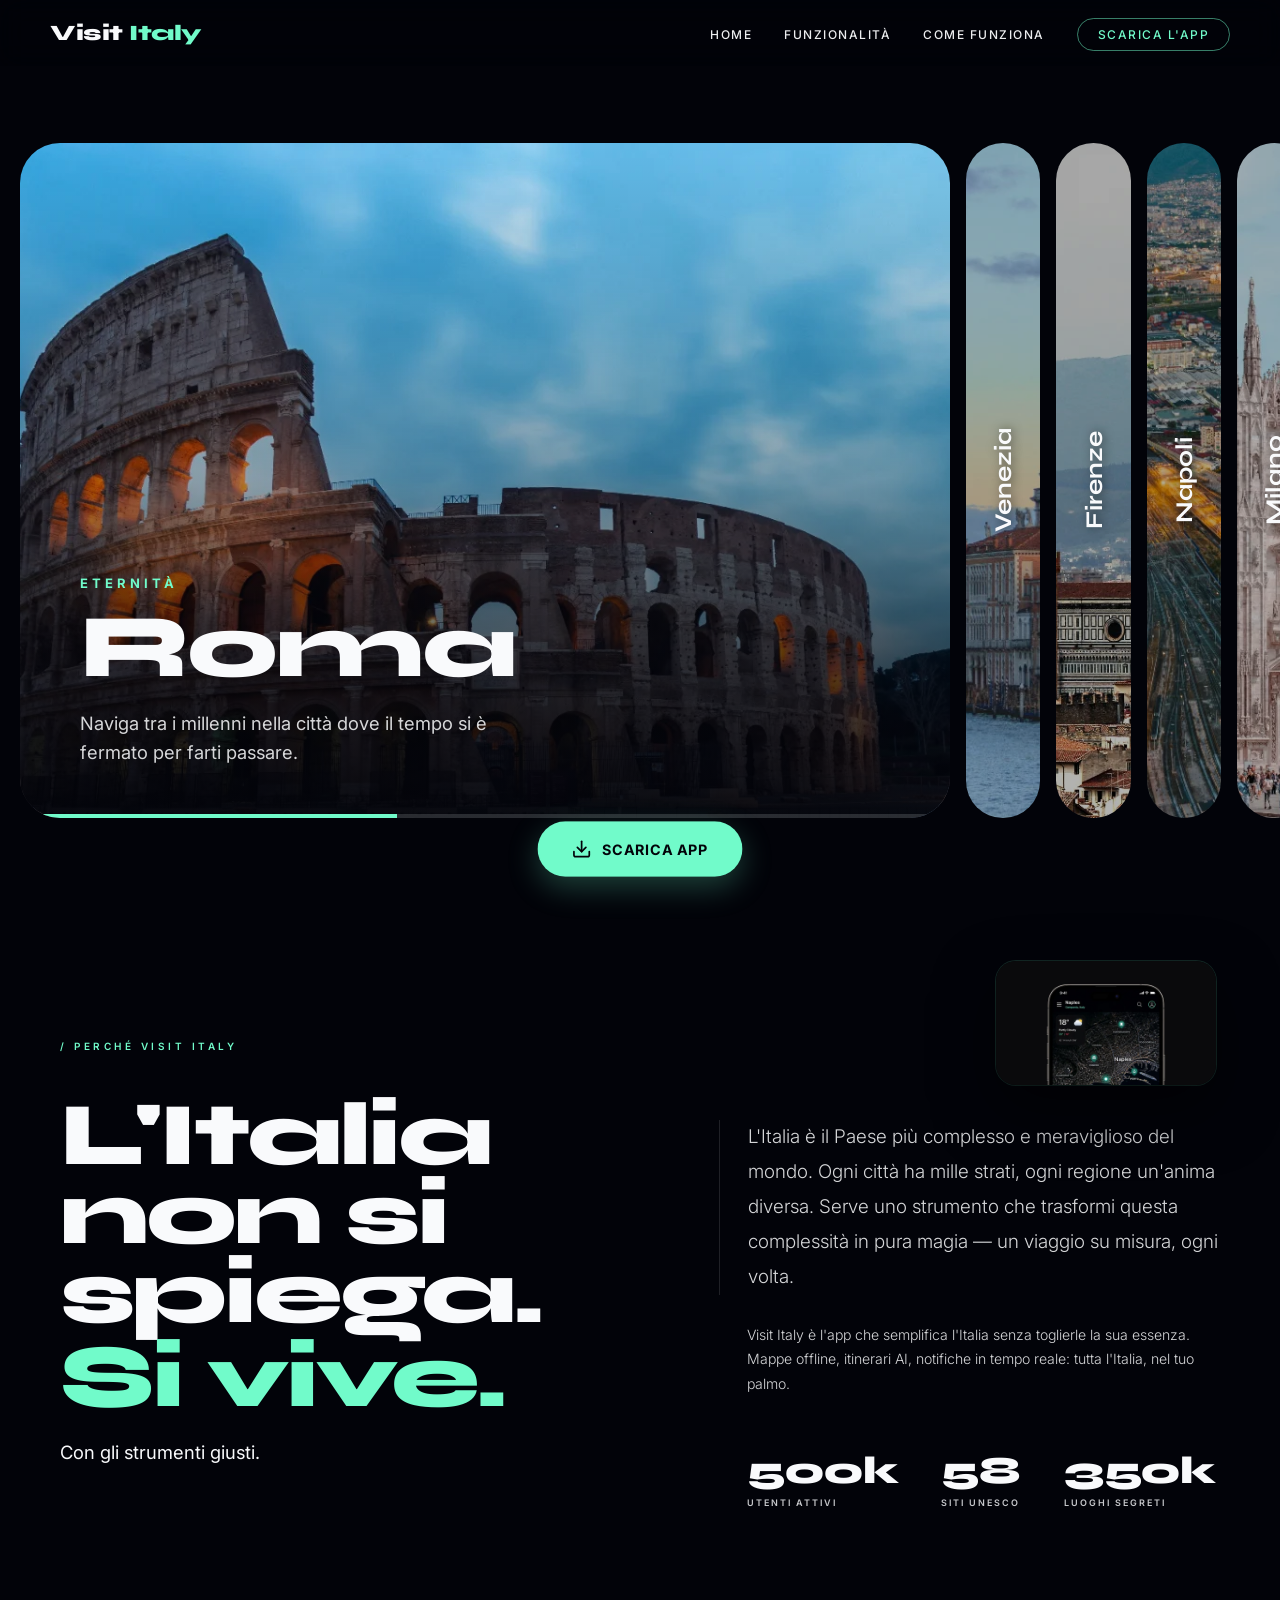
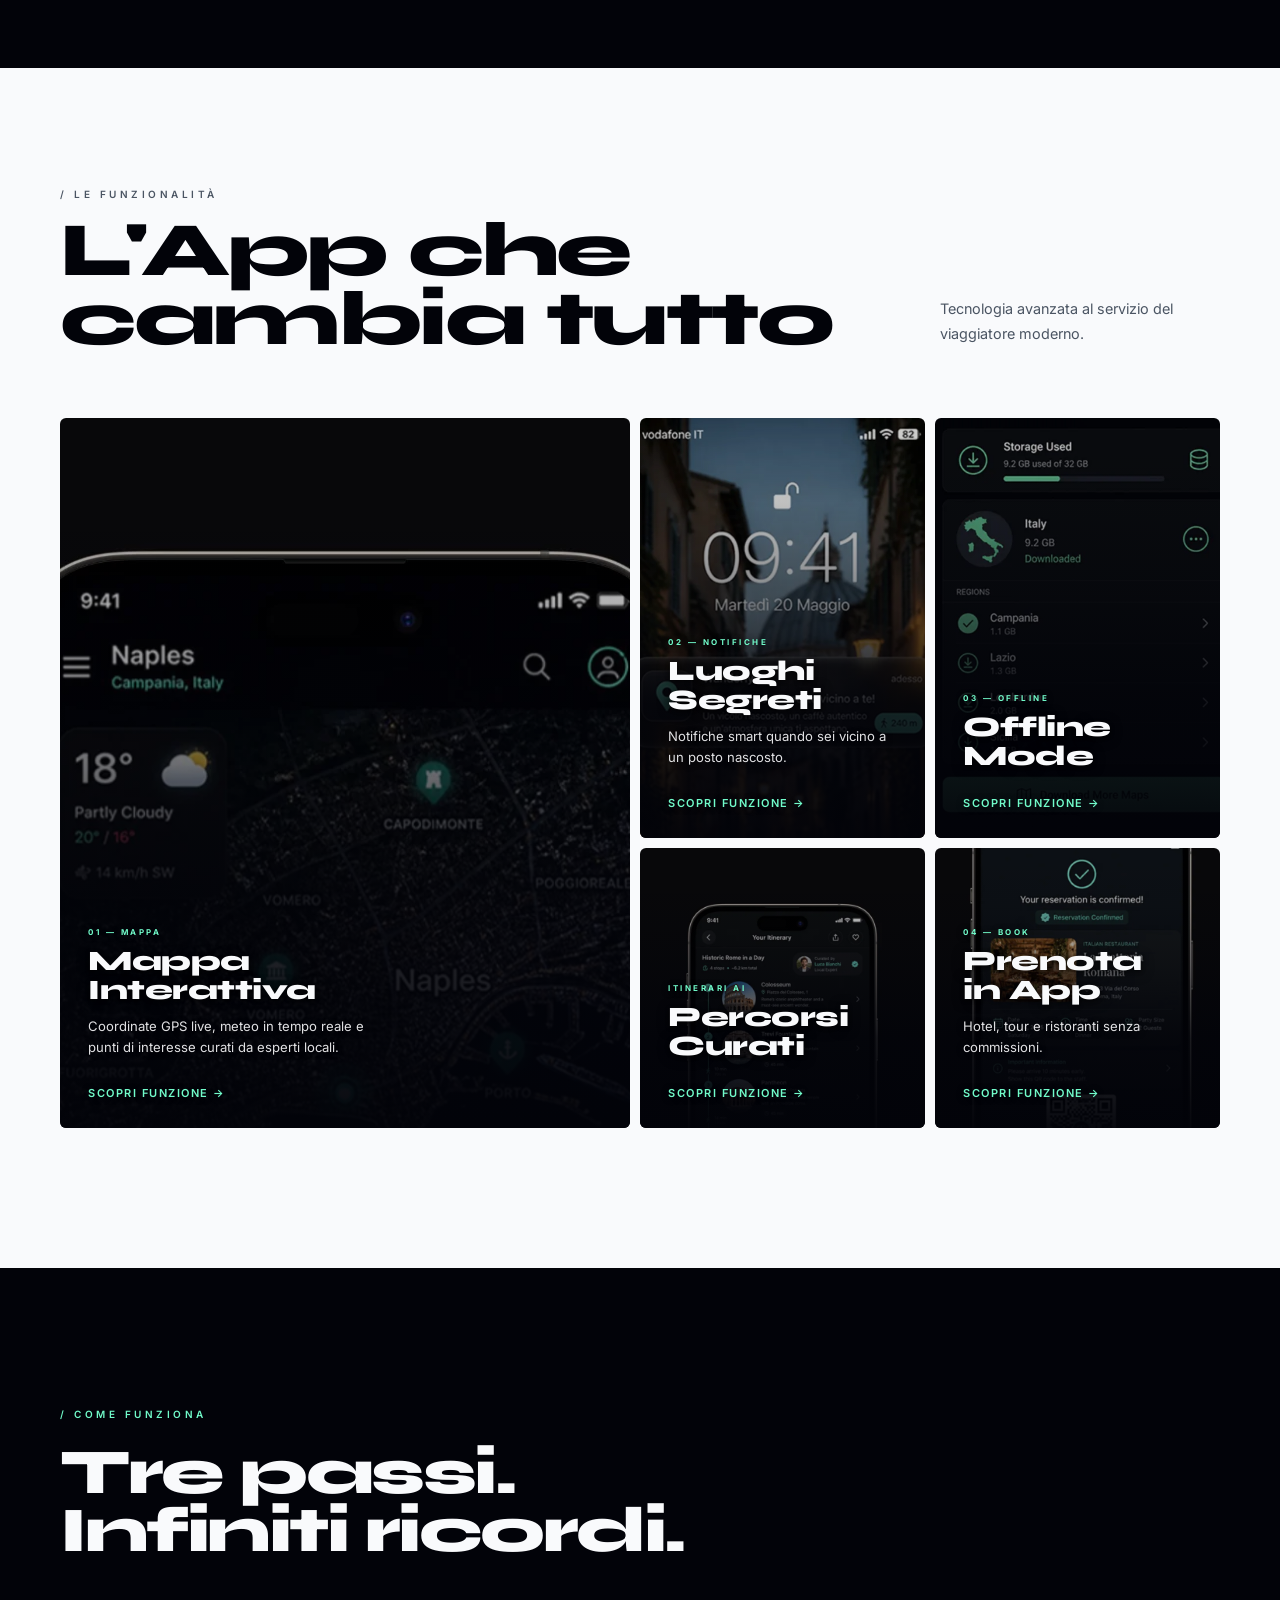
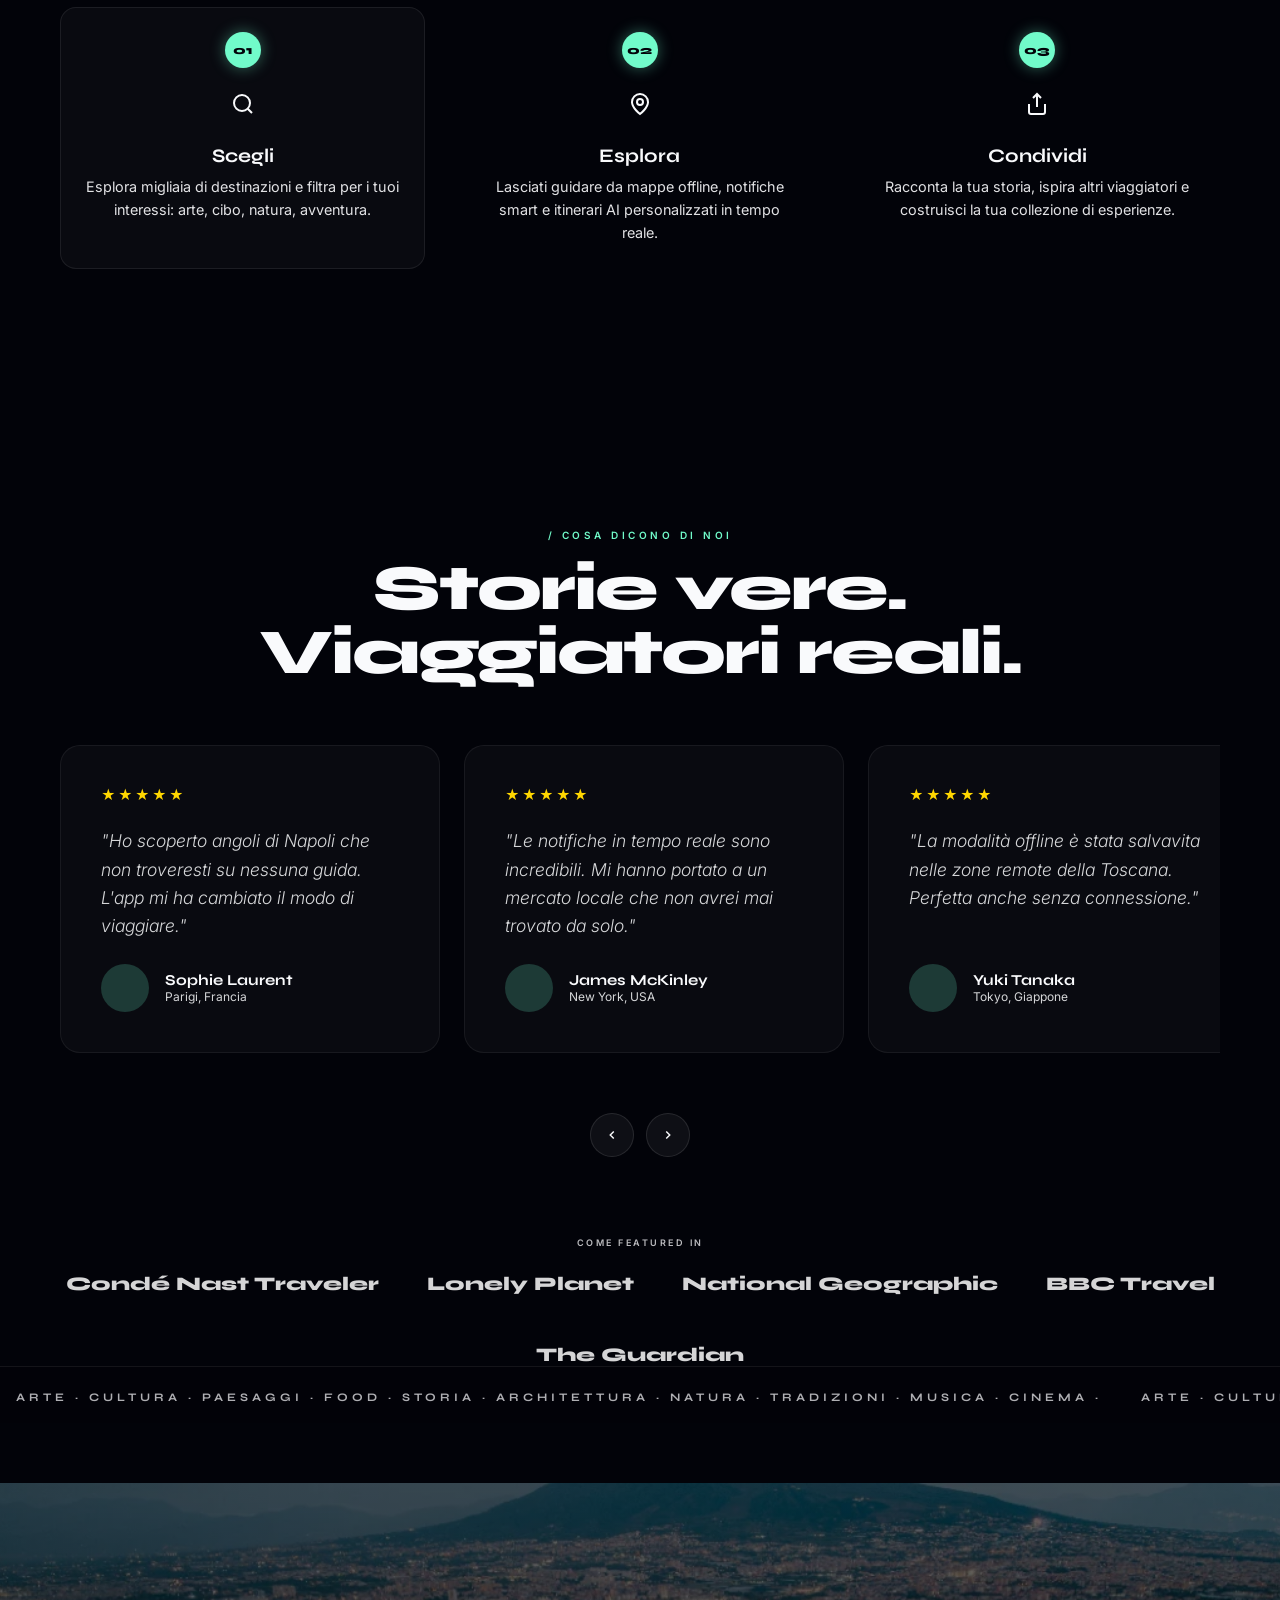
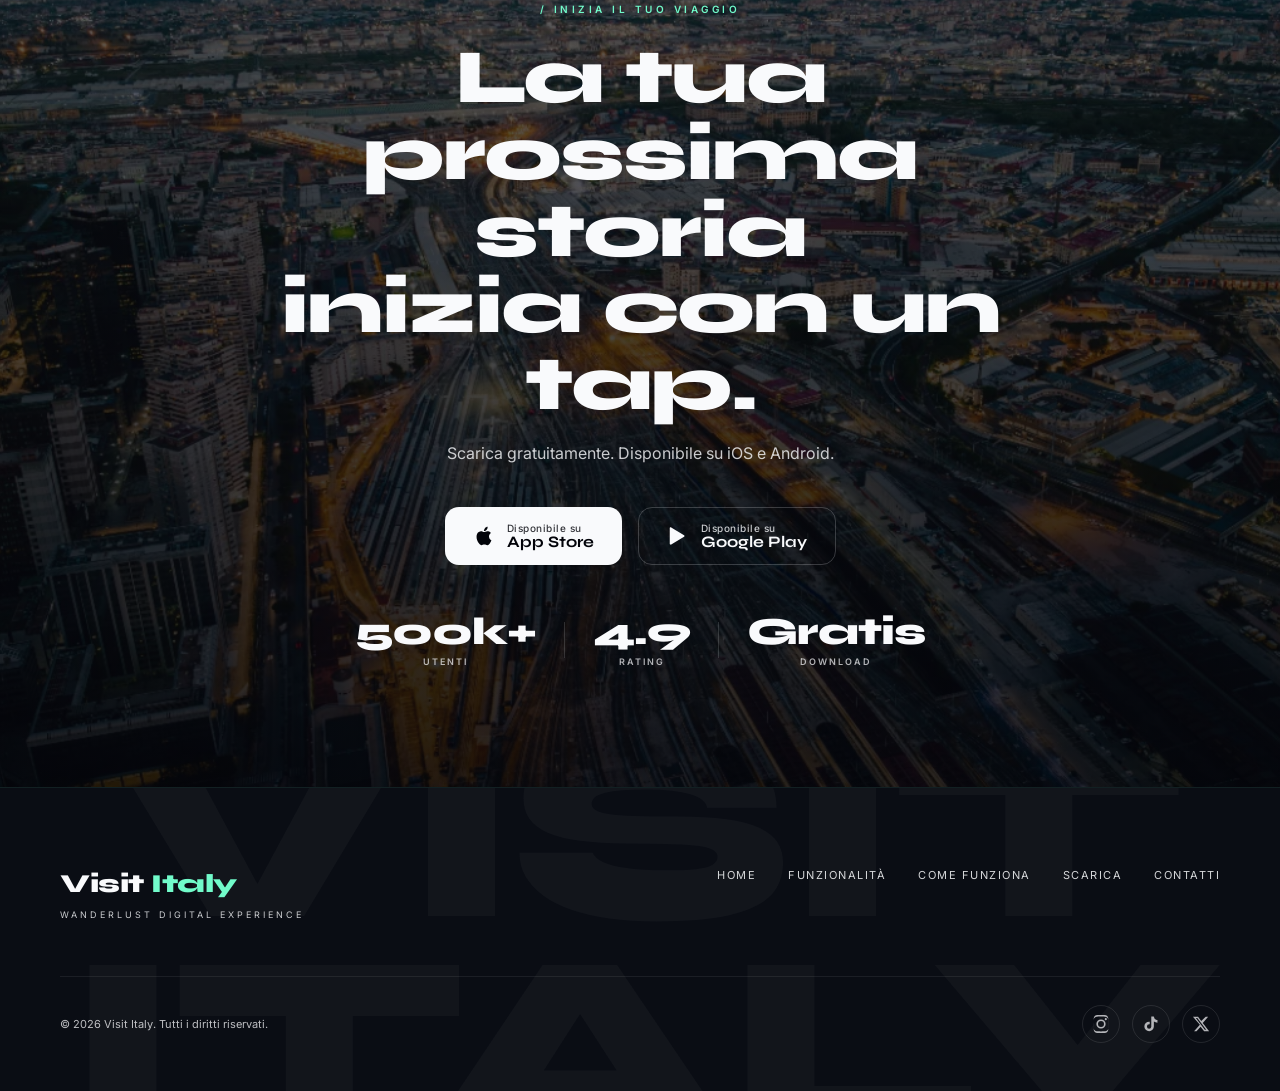
==== commit 6f25d41f: "Sostituisce widget decorativo con screenshot app, fix contrasti accessibilita - manifesto-float: rim" ====
--- a/index.html
+++ b/index.html
@@ -263,14 +263,12 @@
             </div>
 
             <div class="manifesto-float" aria-hidden="true">
-                <div class="float-ring float-ring--outer"></div>
-                <div class="float-ring float-ring--inner"></div>
-                <div class="float-crosshair">
-                    <span class="ch-h"></span>
-                    <span class="ch-v"></span>
-                    <span class="ch-dot"></span>
-                </div>
-                <div class="float-label">IT · 2026</div>
+                <picture>
+                    <source type="image/webp" media="(max-width: 480px)" srcset="asset/img/mappa-interattiva-master-v2-xs.webp">
+                    <source type="image/webp" media="(max-width: 768px)" srcset="asset/img/mappa-interattiva-master-v2-sm.webp">
+                    <source type="image/webp" srcset="asset/img/mappa-interattiva-master-v2-md.webp">
+                    <img class="manifesto-app-img" src="asset/img/mappa-interattiva-master-v2-md.jpg" alt="" loading="lazy">
+                </picture>
             </div>
         </section>
 
--- a/asset/css/stile.css
+++ b/asset/css/stile.css
@@ -445,57 +445,21 @@
     margin-top: 6px;
 }
 
-/* Floating tech graphic */
+/* Floating app screenshot */
 .manifesto-float {
     position: absolute;
-    right: 7%;
-    top: 12%;
-    width: 180px;
-    height: 180px;
-    display: flex;
-    align-items: center;
-    justify-content: center;
+    right: 5%;
+    top: 8%;
+    width: 220px;
     pointer-events: none;
 }
 
-.float-ring {
-    position: absolute;
-    border-radius: 50%;
-    border: 1px solid rgba(113, 251, 202, 0.18);
-}
-.float-ring--outer { width: 180px; height: 180px; }
-.float-ring--inner { width: 110px; height: 110px; border-color: rgba(113, 251, 202, 0.30); }
-
-.float-crosshair {
-    position: relative;
-    width: 60px; height: 60px;
-    display: flex;
-    align-items: center;
-    justify-content: center;
-}
-.ch-h, .ch-v { position: absolute; background: rgba(113, 251, 202, 0.45); }
-.ch-h { width: 50px; height: 1px; }
-.ch-v { width: 1px; height: 50px; }
-.ch-dot {
-    position: absolute;
-    width: 6px; height: 6px;
-    border-radius: 50%;
-    background: var(--neon-mint);
-    box-shadow: 0 0 10px rgba(113, 251, 202, 0.8);
-}
-
-.float-label {
-    position: absolute;
-    bottom: -28px;
-    left: 50%;
-    transform: translateX(-50%);
-    font-family: 'Inter', sans-serif;
-    font-size: 8px;
-    font-weight: 600;
-    letter-spacing: 3px;
-    text-transform: uppercase;
-    color: rgba(113, 251, 202, 0.4);
-    white-space: nowrap;
+.manifesto-app-img {
+    width: 100%;
+    height: auto;
+    border-radius: 20px;
+    box-shadow: 0 24px 60px rgba(0, 0, 0, 0.55), 0 0 0 1px rgba(113, 251, 202, 0.15);
+    display: block;
 }
 
 @media (max-width: 768px) {
@@ -519,7 +483,7 @@
     .stat-number { font-size: 1.8rem; letter-spacing: -1px; }
     .stat-label { font-size: 8px; letter-spacing: 1px; }
     
-    .manifesto-float { position: relative; right: auto; top: auto; margin: 60px auto 0; transform: scale(0.9); }
+    .manifesto-float { position: relative; right: auto; top: auto; width: 180px; margin: 60px auto 0; }
 }
 @media (max-width: 480px) {
     .manifesto-section { padding: 80px 20px 80px; }
@@ -835,7 +799,7 @@
     font-weight: 600;
     letter-spacing: 2.5px;
     text-transform: uppercase;
-    color: rgba(249, 250, 252, 0.45);
+    color: rgba(249, 250, 252, 0.75);
 }
 
 .lightbox-close {
@@ -1154,7 +1118,7 @@
     font-size: 0.72rem;
     letter-spacing: 4px;
     text-transform: uppercase;
-    color: rgba(249, 250, 252, 0.45);
+    color: rgba(249, 250, 252, 0.7);
     padding: 0 16px;
 }
 @keyframes ticker-scroll {
--- a/asset/css/stile.css
+++ b/asset/css/stile.css
@@ -445,57 +445,21 @@
     margin-top: 6px;
 }
 
-/* Floating tech graphic */
+/* Floating app screenshot */
 .manifesto-float {
     position: absolute;
-    right: 7%;
-    top: 12%;
-    width: 180px;
-    height: 180px;
-    display: flex;
-    align-items: center;
-    justify-content: center;
+    right: 5%;
+    top: 8%;
+    width: 220px;
     pointer-events: none;
 }
 
-.float-ring {
-    position: absolute;
-    border-radius: 50%;
-    border: 1px solid rgba(113, 251, 202, 0.18);
-}
-.float-ring--outer { width: 180px; height: 180px; }
-.float-ring--inner { width: 110px; height: 110px; border-color: rgba(113, 251, 202, 0.30); }
-
-.float-crosshair {
-    position: relative;
-    width: 60px; height: 60px;
-    display: flex;
-    align-items: center;
-    justify-content: center;
-}
-.ch-h, .ch-v { position: absolute; background: rgba(113, 251, 202, 0.45); }
-.ch-h { width: 50px; height: 1px; }
-.ch-v { width: 1px; height: 50px; }
-.ch-dot {
-    position: absolute;
-    width: 6px; height: 6px;
-    border-radius: 50%;
-    background: var(--neon-mint);
-    box-shadow: 0 0 10px rgba(113, 251, 202, 0.8);
-}
-
-.float-label {
-    position: absolute;
-    bottom: -28px;
-    left: 50%;
-    transform: translateX(-50%);
-    font-family: 'Inter', sans-serif;
-    font-size: 8px;
-    font-weight: 600;
-    letter-spacing: 3px;
-    text-transform: uppercase;
-    color: rgba(113, 251, 202, 0.4);
-    white-space: nowrap;
+.manifesto-app-img {
+    width: 100%;
+    height: auto;
+    border-radius: 20px;
+    box-shadow: 0 24px 60px rgba(0, 0, 0, 0.55), 0 0 0 1px rgba(113, 251, 202, 0.15);
+    display: block;
 }
 
 @media (max-width: 768px) {
@@ -519,7 +483,7 @@
     .stat-number { font-size: 1.8rem; letter-spacing: -1px; }
     .stat-label { font-size: 8px; letter-spacing: 1px; }
     
-    .manifesto-float { position: relative; right: auto; top: auto; margin: 60px auto 0; transform: scale(0.9); }
+    .manifesto-float { position: relative; right: auto; top: auto; width: 180px; margin: 60px auto 0; }
 }
 @media (max-width: 480px) {
     .manifesto-section { padding: 80px 20px 80px; }
@@ -835,7 +799,7 @@
     font-weight: 600;
     letter-spacing: 2.5px;
     text-transform: uppercase;
-    color: rgba(249, 250, 252, 0.45);
+    color: rgba(249, 250, 252, 0.75);
 }
 
 .lightbox-close {
@@ -1154,7 +1118,7 @@
     font-size: 0.72rem;
     letter-spacing: 4px;
     text-transform: uppercase;
-    color: rgba(249, 250, 252, 0.45);
+    color: rgba(249, 250, 252, 0.7);
     padding: 0 16px;
 }
 @keyframes ticker-scroll {
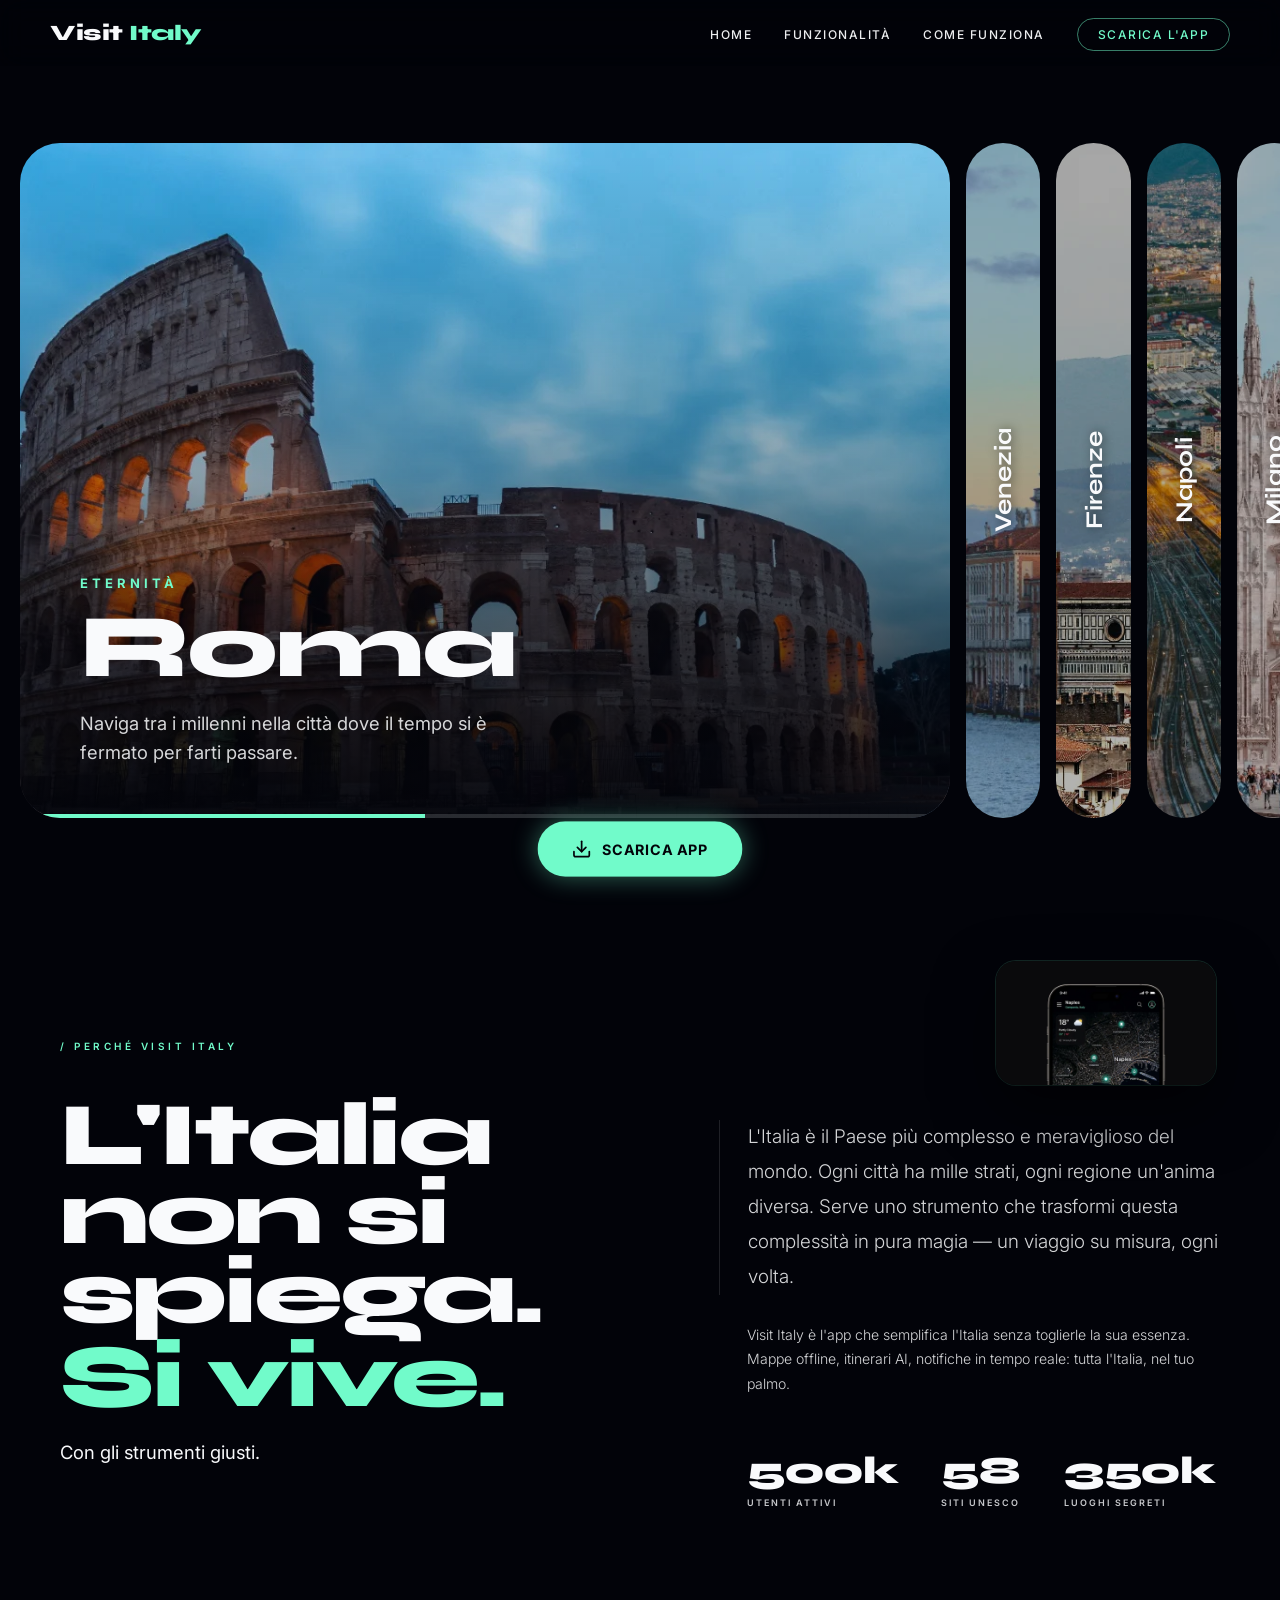
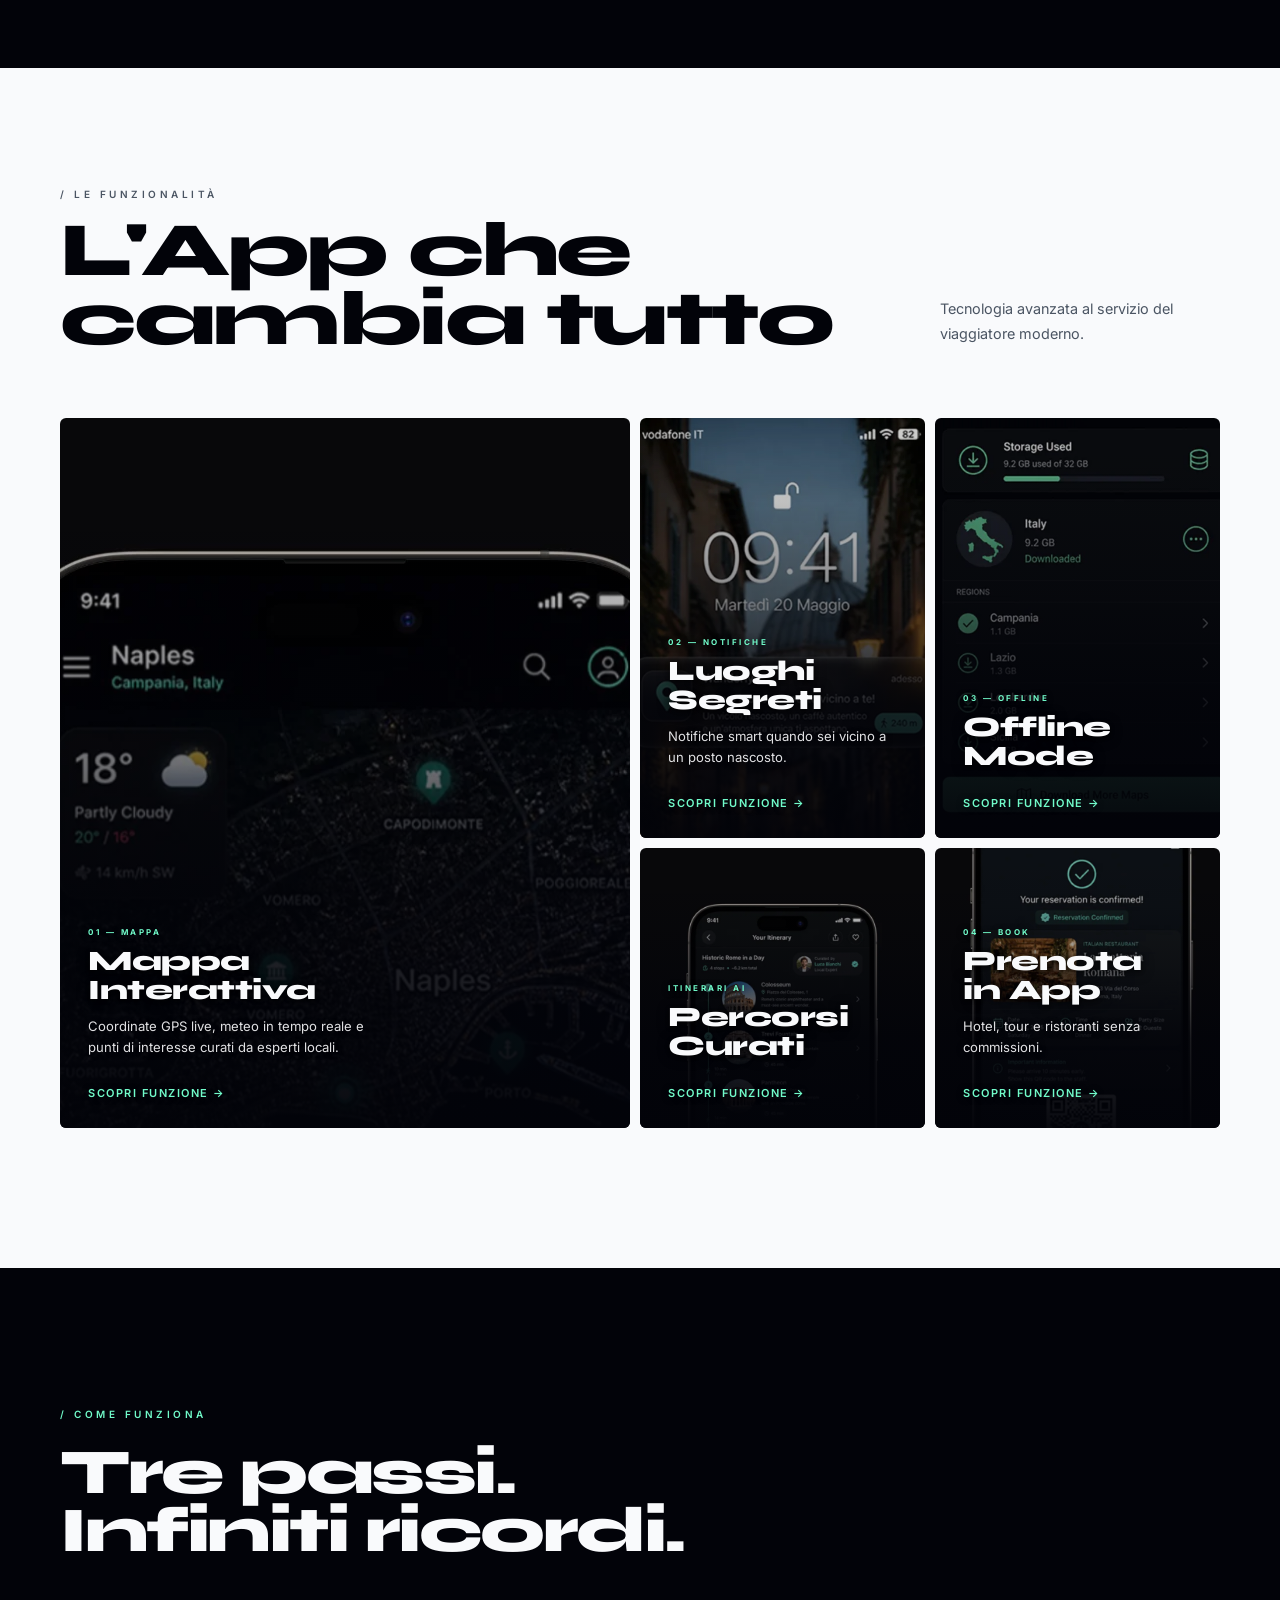
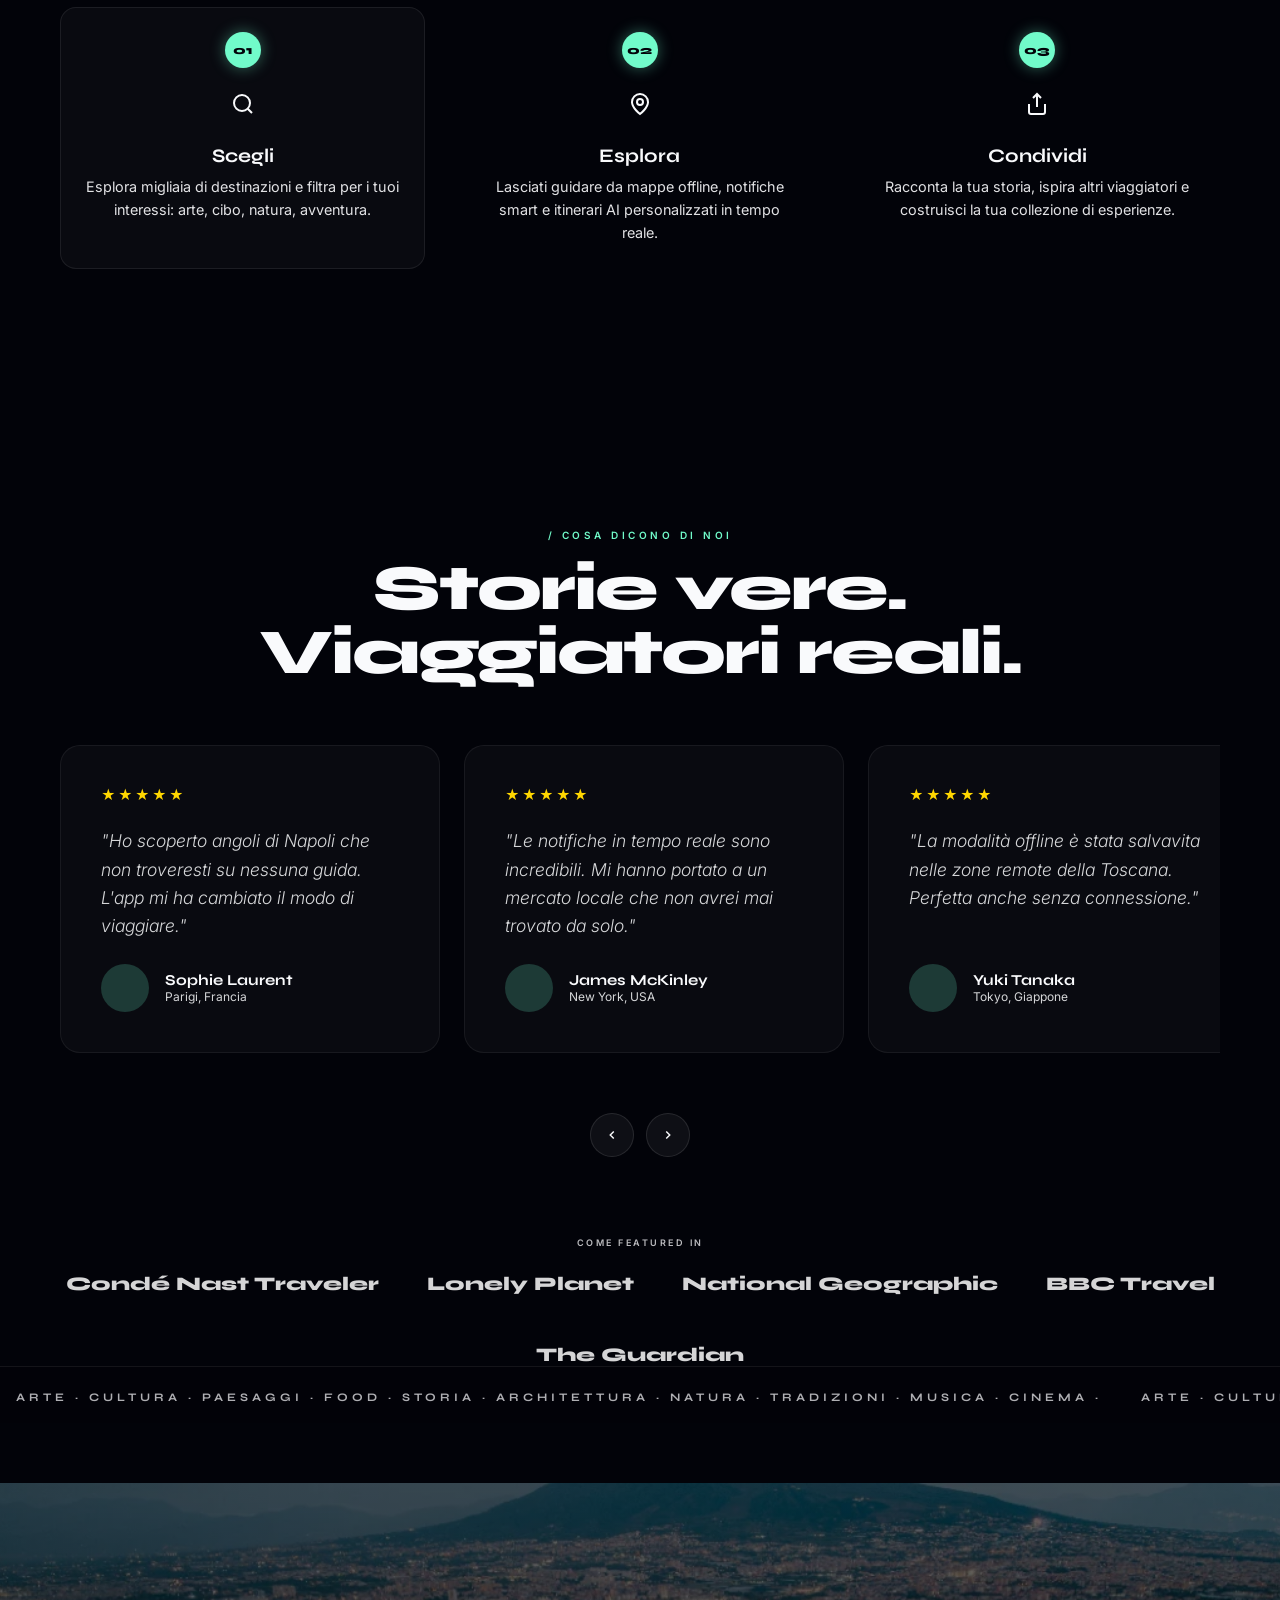
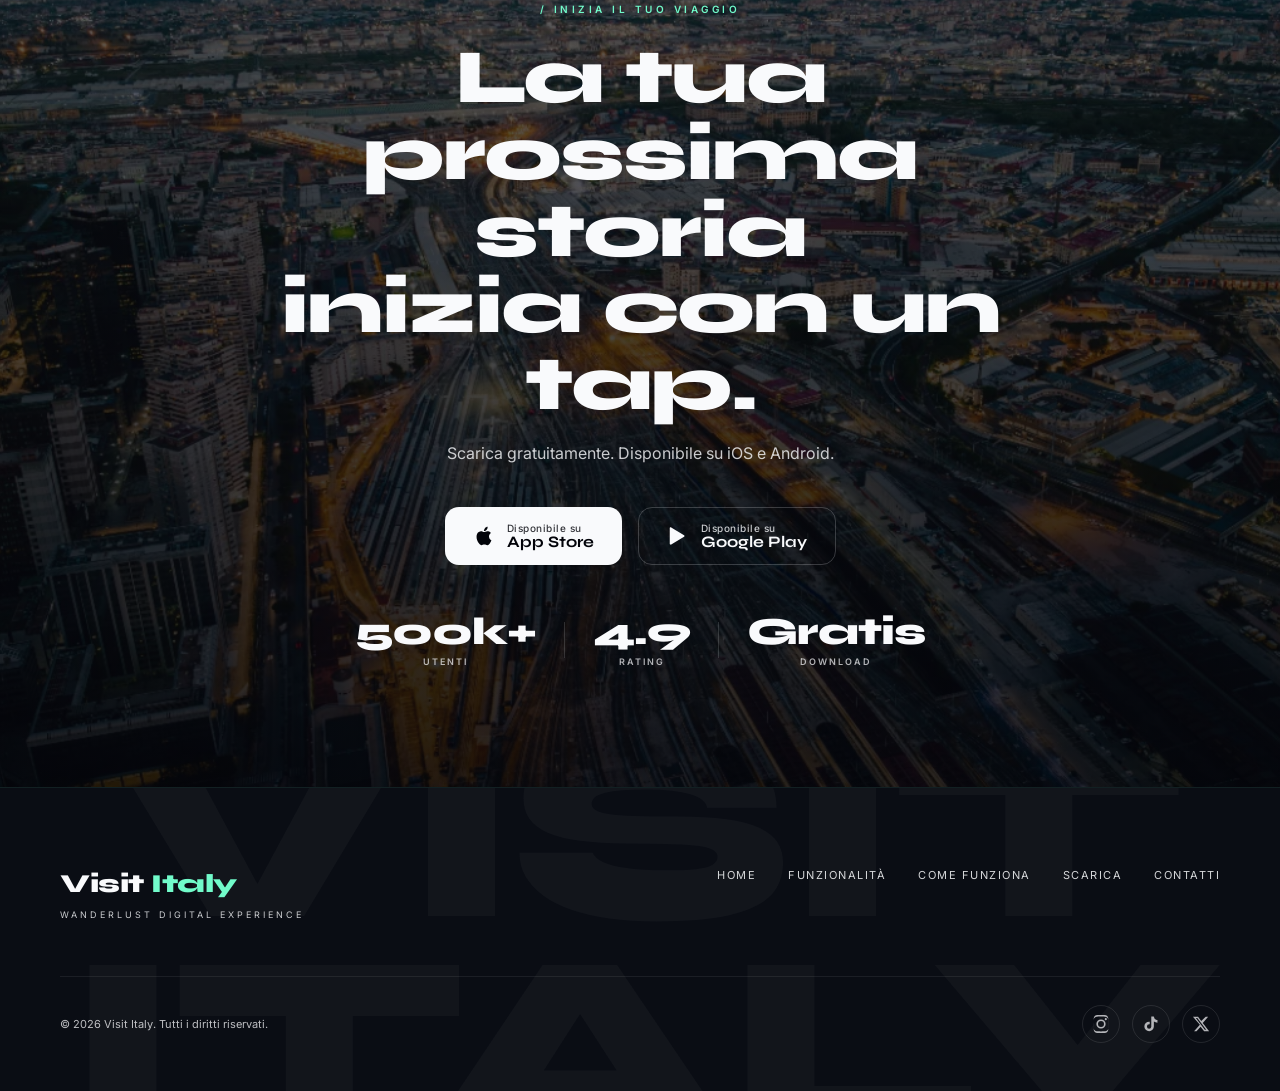
==== commit 303c2730: "Aggiunge CTA Scarica l'App persistente nel navbar su mobile - Nuovo elemento .nav-cta-mobile tra log" ====
--- a/index.html
+++ b/index.html
@@ -22,6 +22,8 @@
 .navbar{position:fixed;top:0;left:0;width:100%;padding:18px 24px;display:flex;justify-content:space-between;align-items:center;z-index:200;background:rgba(2,3,9,0.4);backdrop-filter:blur(14px);-webkit-backdrop-filter:blur(14px)}
 .logo{font-family:'Syne',sans-serif;font-weight:800;font-size:22px;color:var(--pure-ice);letter-spacing:-0.5px;z-index:10000}
 .logo span{color:var(--neon-mint)}
+.nav-cta-mobile{display:none}
+@media(max-width:767px){.nav-cta-mobile{display:inline-flex;align-items:center;color:var(--neon-mint);border:1px solid rgba(113,251,202,0.5);padding:7px 14px;border-radius:20px;font-family:'Inter',sans-serif;font-size:11px;font-weight:700;text-decoration:none;text-transform:uppercase;letter-spacing:1px;white-space:nowrap;transition:background .2s,color .2s;z-index:10000}}
 .nav-toggle{display:flex;flex-direction:column;gap:5px;background:none;border:none;cursor:pointer;padding:4px;z-index:10000}
 .nav-toggle span{display:block;width:24px;height:2px;background:var(--pure-ice);transition:transform .3s ease,opacity .3s ease;border-radius:1px}
 .nav-links{list-style:none;display:flex;flex-direction:column;justify-content:center;align-items:center;gap:36px;position:fixed;top:0;right:0;width:100%;height:100vh;background:rgba(2,3,9,0.98);backdrop-filter:blur(12px);-webkit-backdrop-filter:blur(12px);z-index:9998;transform:translateX(100%);transition:transform .4s cubic-bezier(0.25,1,0.5,1)}
@@ -62,6 +64,7 @@
     <!-- NAVBAR -->
     <nav class="navbar" aria-label="Navigazione principale">
         <div class="logo">Visit <span>Italy</span></div>
+        <a href="#download" class="nav-cta-mobile">Scarica l'App</a>
         <button class="nav-toggle" aria-label="Apri menu" aria-expanded="false" aria-controls="mainNavLinks">
             <span></span><span></span><span></span>
         </button>
--- a/asset/css/stile.css
+++ b/asset/css/stile.css
@@ -50,6 +50,33 @@
     z-index: 10000;
 }
 .logo span { color: var(--neon-mint); }
+
+.nav-cta-mobile {
+    display: none;
+}
+@media (max-width: 767px) {
+    .nav-cta-mobile {
+        display: inline-flex;
+        align-items: center;
+        color: var(--neon-mint);
+        border: 1px solid rgba(113, 251, 202, 0.5);
+        padding: 7px 14px;
+        border-radius: 20px;
+        font-family: 'Inter', sans-serif;
+        font-size: 11px;
+        font-weight: 700;
+        text-decoration: none;
+        text-transform: uppercase;
+        letter-spacing: 1px;
+        white-space: nowrap;
+        transition: background 0.2s, color 0.2s;
+        z-index: 10000;
+    }
+    .nav-cta-mobile:hover {
+        background: var(--neon-mint);
+        color: var(--obsidian);
+    }
+}
 
 .nav-toggle {
     display: flex;
--- a/asset/css/stile.css
+++ b/asset/css/stile.css
@@ -50,6 +50,33 @@
     z-index: 10000;
 }
 .logo span { color: var(--neon-mint); }
+
+.nav-cta-mobile {
+    display: none;
+}
+@media (max-width: 767px) {
+    .nav-cta-mobile {
+        display: inline-flex;
+        align-items: center;
+        color: var(--neon-mint);
+        border: 1px solid rgba(113, 251, 202, 0.5);
+        padding: 7px 14px;
+        border-radius: 20px;
+        font-family: 'Inter', sans-serif;
+        font-size: 11px;
+        font-weight: 700;
+        text-decoration: none;
+        text-transform: uppercase;
+        letter-spacing: 1px;
+        white-space: nowrap;
+        transition: background 0.2s, color 0.2s;
+        z-index: 10000;
+    }
+    .nav-cta-mobile:hover {
+        background: var(--neon-mint);
+        color: var(--obsidian);
+    }
+}
 
 .nav-toggle {
     display: flex;
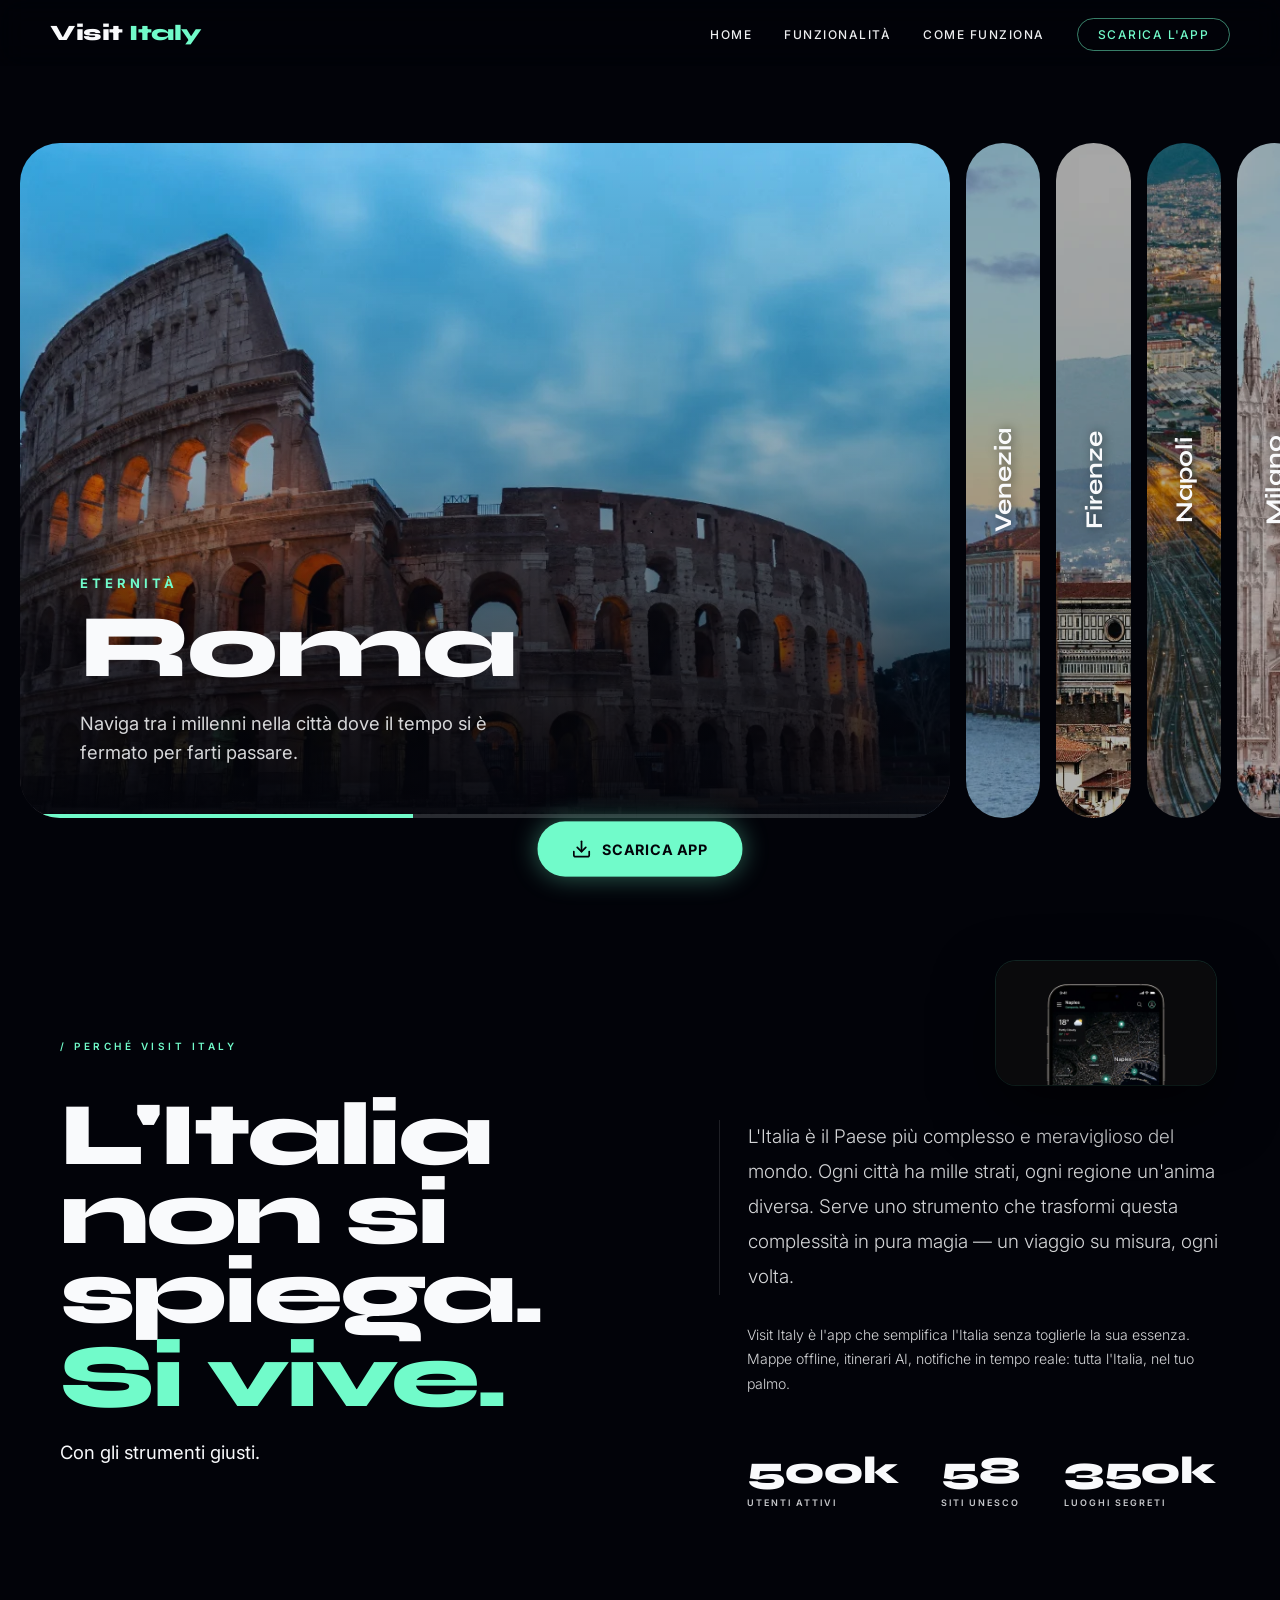
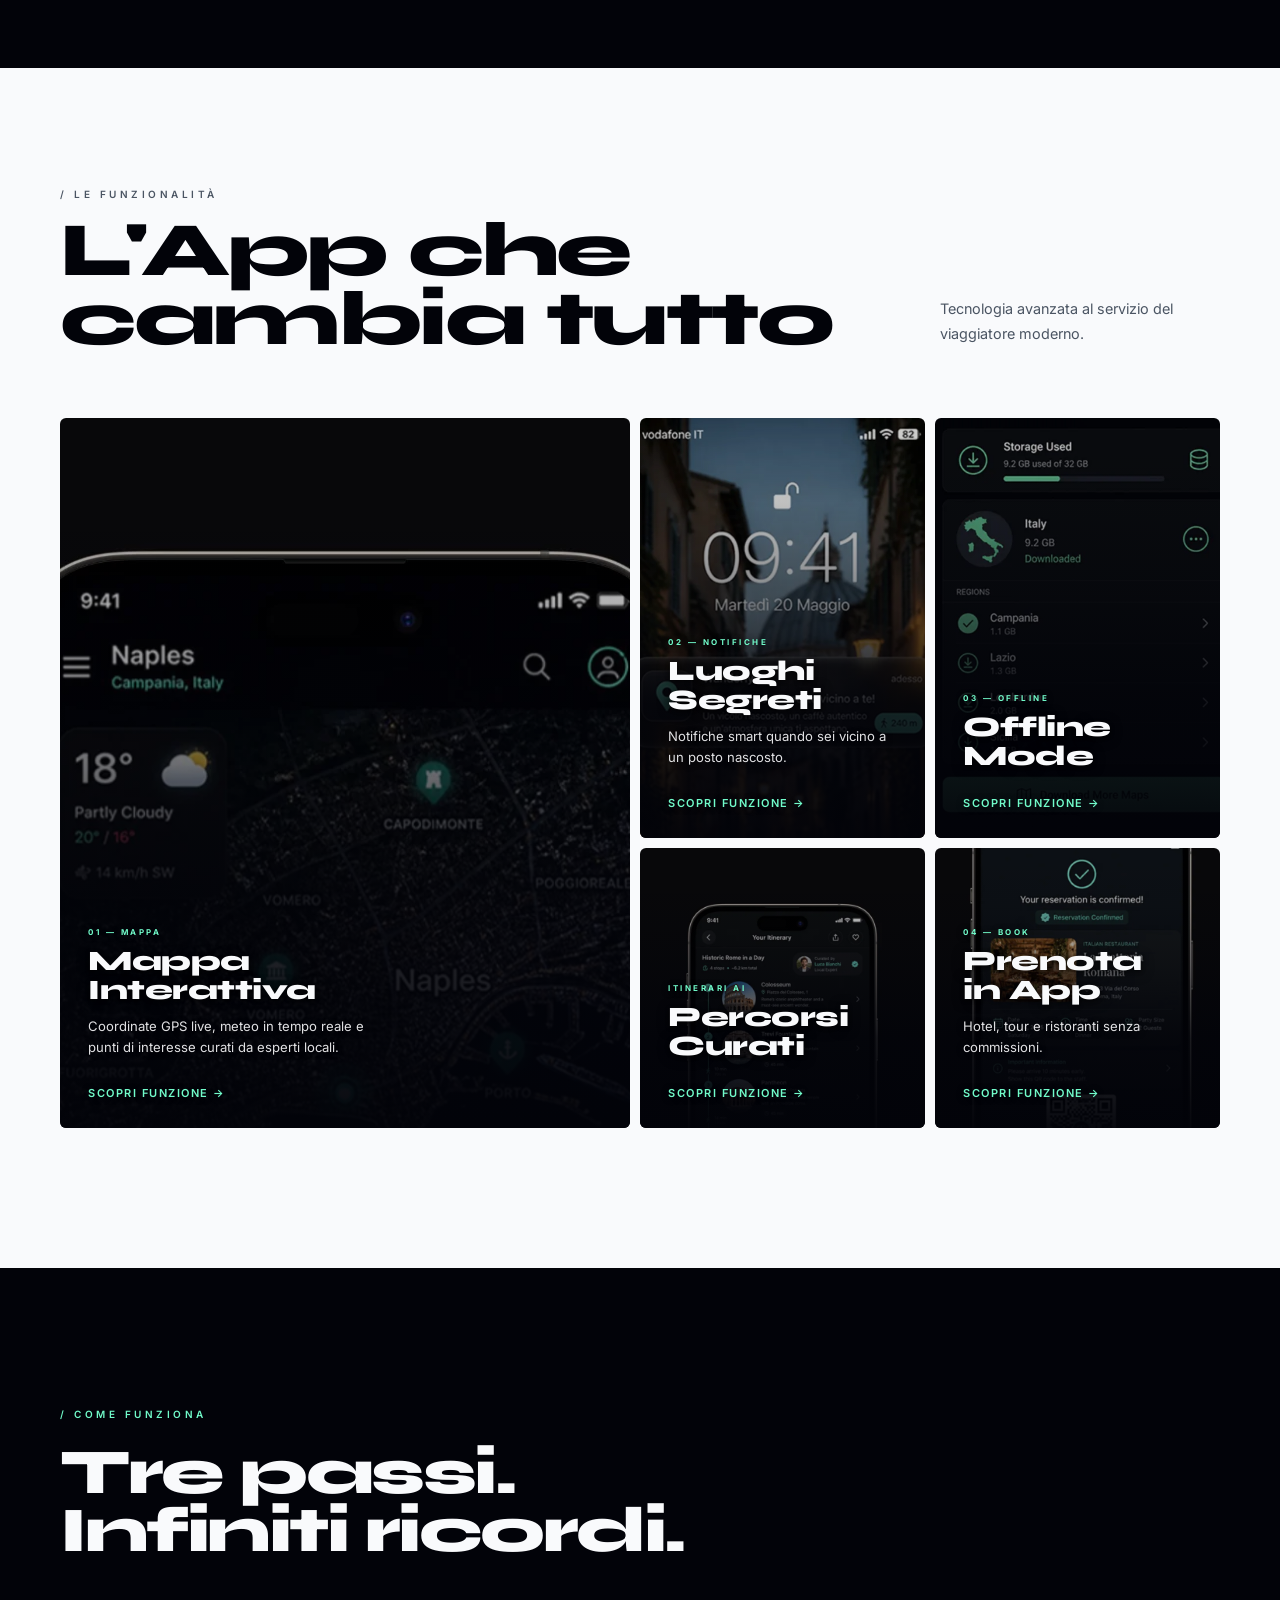
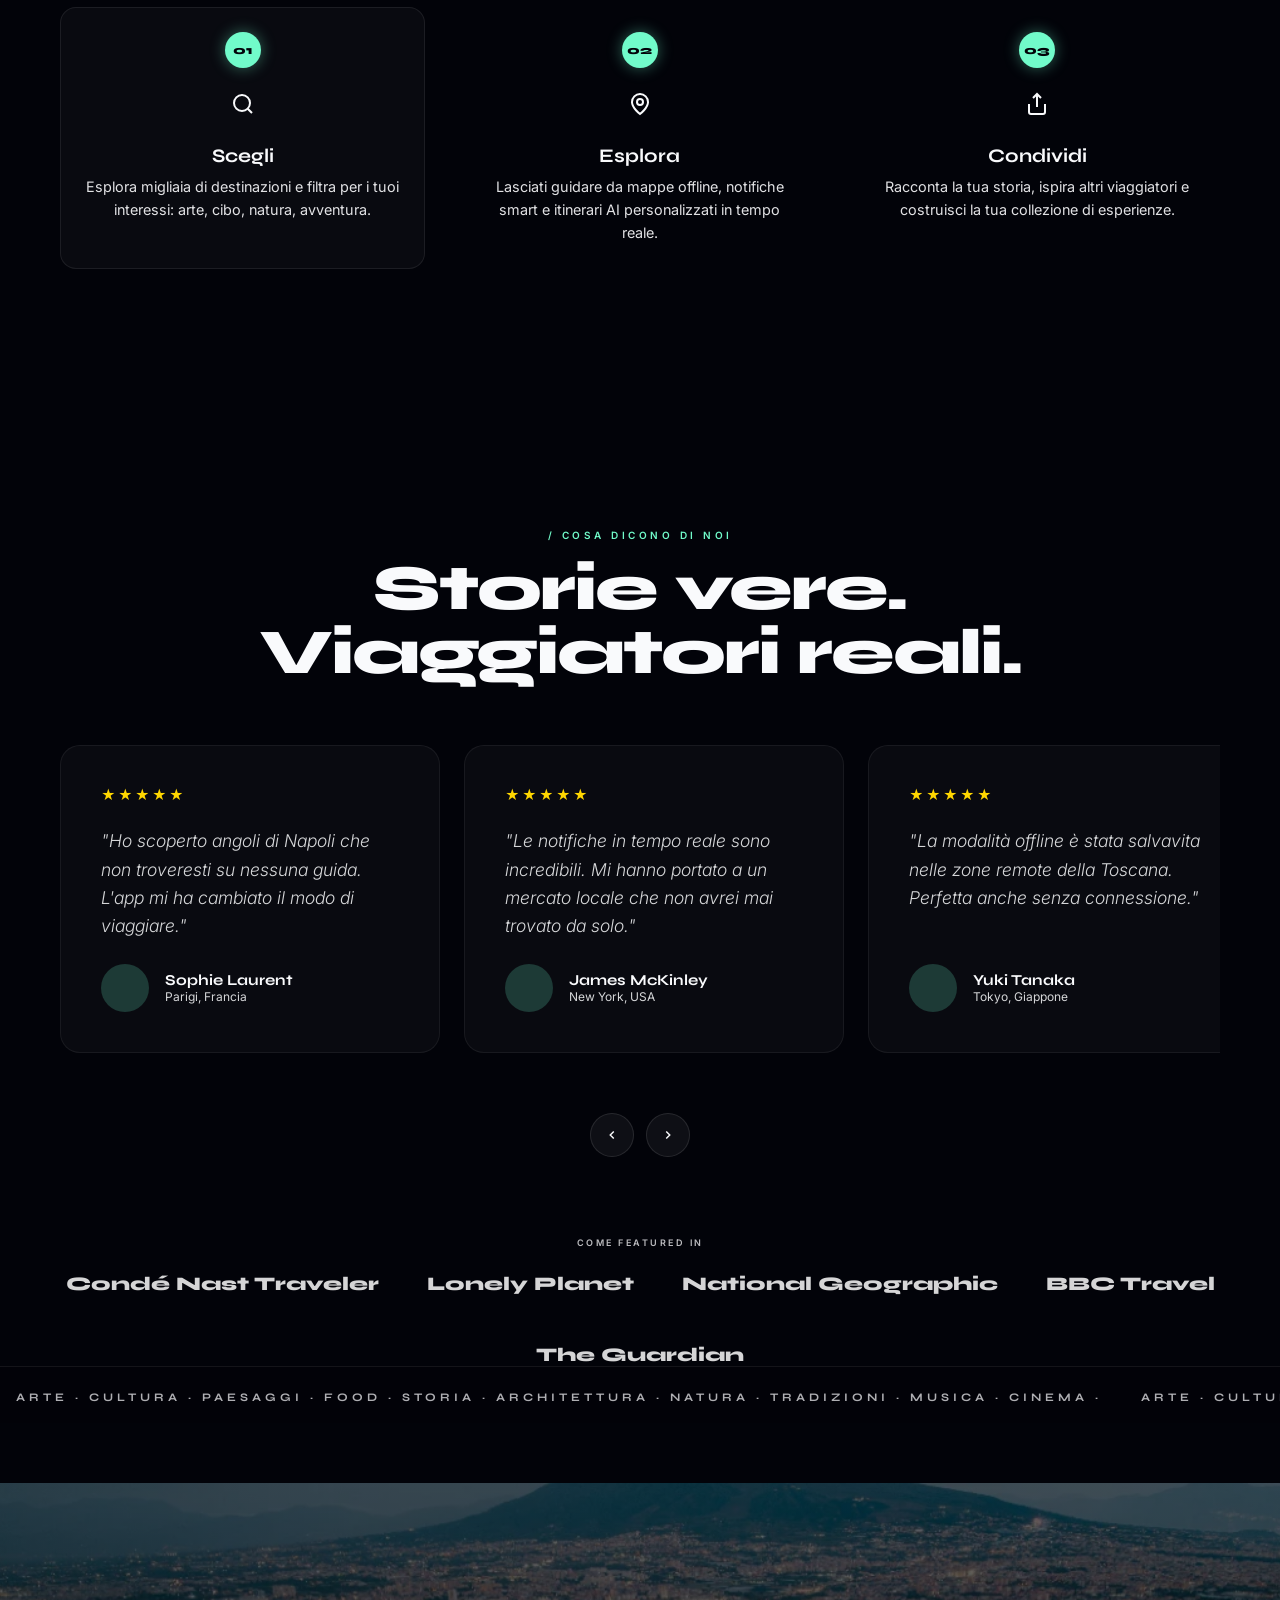
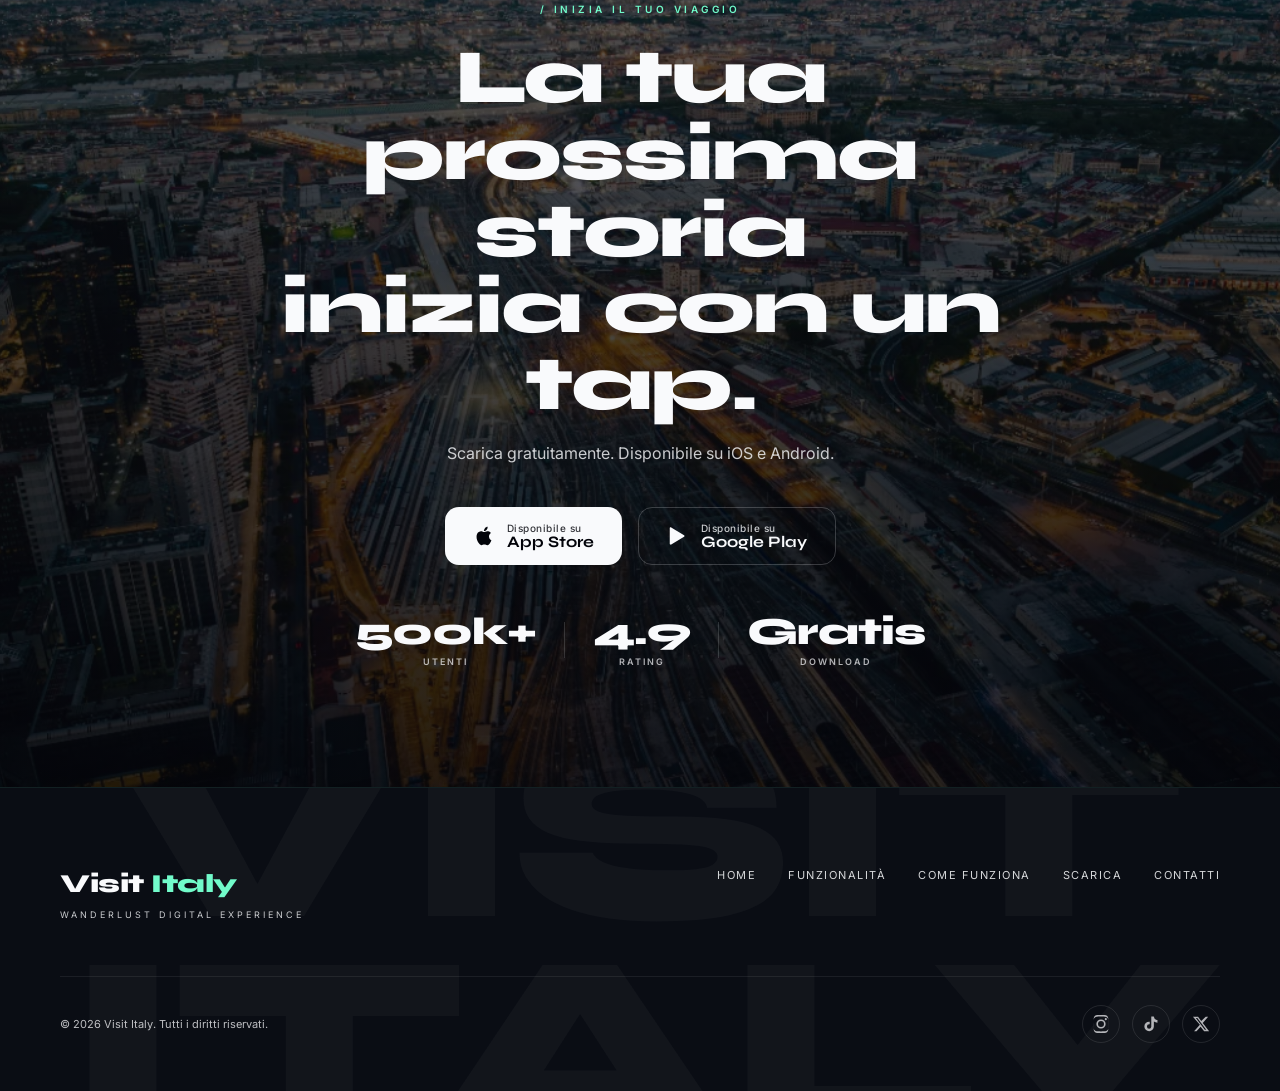
==== commit 89719e57: "Fix iOS Safari: sposta overflow-x hidden da body a html Su iOS Safari, overflow-x:hidden su body rom" ====
--- a/index.html
+++ b/index.html
@@ -16,8 +16,8 @@
     <style>
 :root{--pure-ice:#F9FAFC;--obsidian:#020309;--neon-mint:#71FBCA;--slate-grey:#4B5563;--card-ease:cubic-bezier(0.25,1,0.5,1)}
 *,*::before,*::after{box-sizing:border-box;margin:0;padding:0}
-html{scroll-behavior:smooth}
-body{background-color:var(--obsidian);font-family:'Inter',sans-serif;color:var(--pure-ice);overflow-x:hidden}
+html{scroll-behavior:smooth;overflow-x:hidden}
+body{background-color:var(--obsidian);font-family:'Inter',sans-serif;color:var(--pure-ice)}
 body.nav-open{overflow:hidden}
 .navbar{position:fixed;top:0;left:0;width:100%;padding:18px 24px;display:flex;justify-content:space-between;align-items:center;z-index:200;background:rgba(2,3,9,0.4);backdrop-filter:blur(14px);-webkit-backdrop-filter:blur(14px)}
 .logo{font-family:'Syne',sans-serif;font-weight:800;font-size:22px;color:var(--pure-ice);letter-spacing:-0.5px;z-index:10000}
--- a/asset/css/stile.css
+++ b/asset/css/stile.css
@@ -13,12 +13,11 @@
    RESET & BASE
 ======================== */
 *, *::before, *::after { box-sizing: border-box; margin: 0; padding: 0; }
-html { scroll-behavior: smooth; }
+html { scroll-behavior: smooth; overflow-x: hidden; }
 body {
     background-color: var(--obsidian);
     font-family: 'Inter', sans-serif;
     color: var(--pure-ice);
-    overflow-x: hidden;
 }
 body.nav-open {
     overflow: hidden;
--- a/asset/css/stile.css
+++ b/asset/css/stile.css
@@ -13,12 +13,11 @@
    RESET & BASE
 ======================== */
 *, *::before, *::after { box-sizing: border-box; margin: 0; padding: 0; }
-html { scroll-behavior: smooth; }
+html { scroll-behavior: smooth; overflow-x: hidden; }
 body {
     background-color: var(--obsidian);
     font-family: 'Inter', sans-serif;
     color: var(--pure-ice);
-    overflow-x: hidden;
 }
 body.nav-open {
     overflow: hidden;
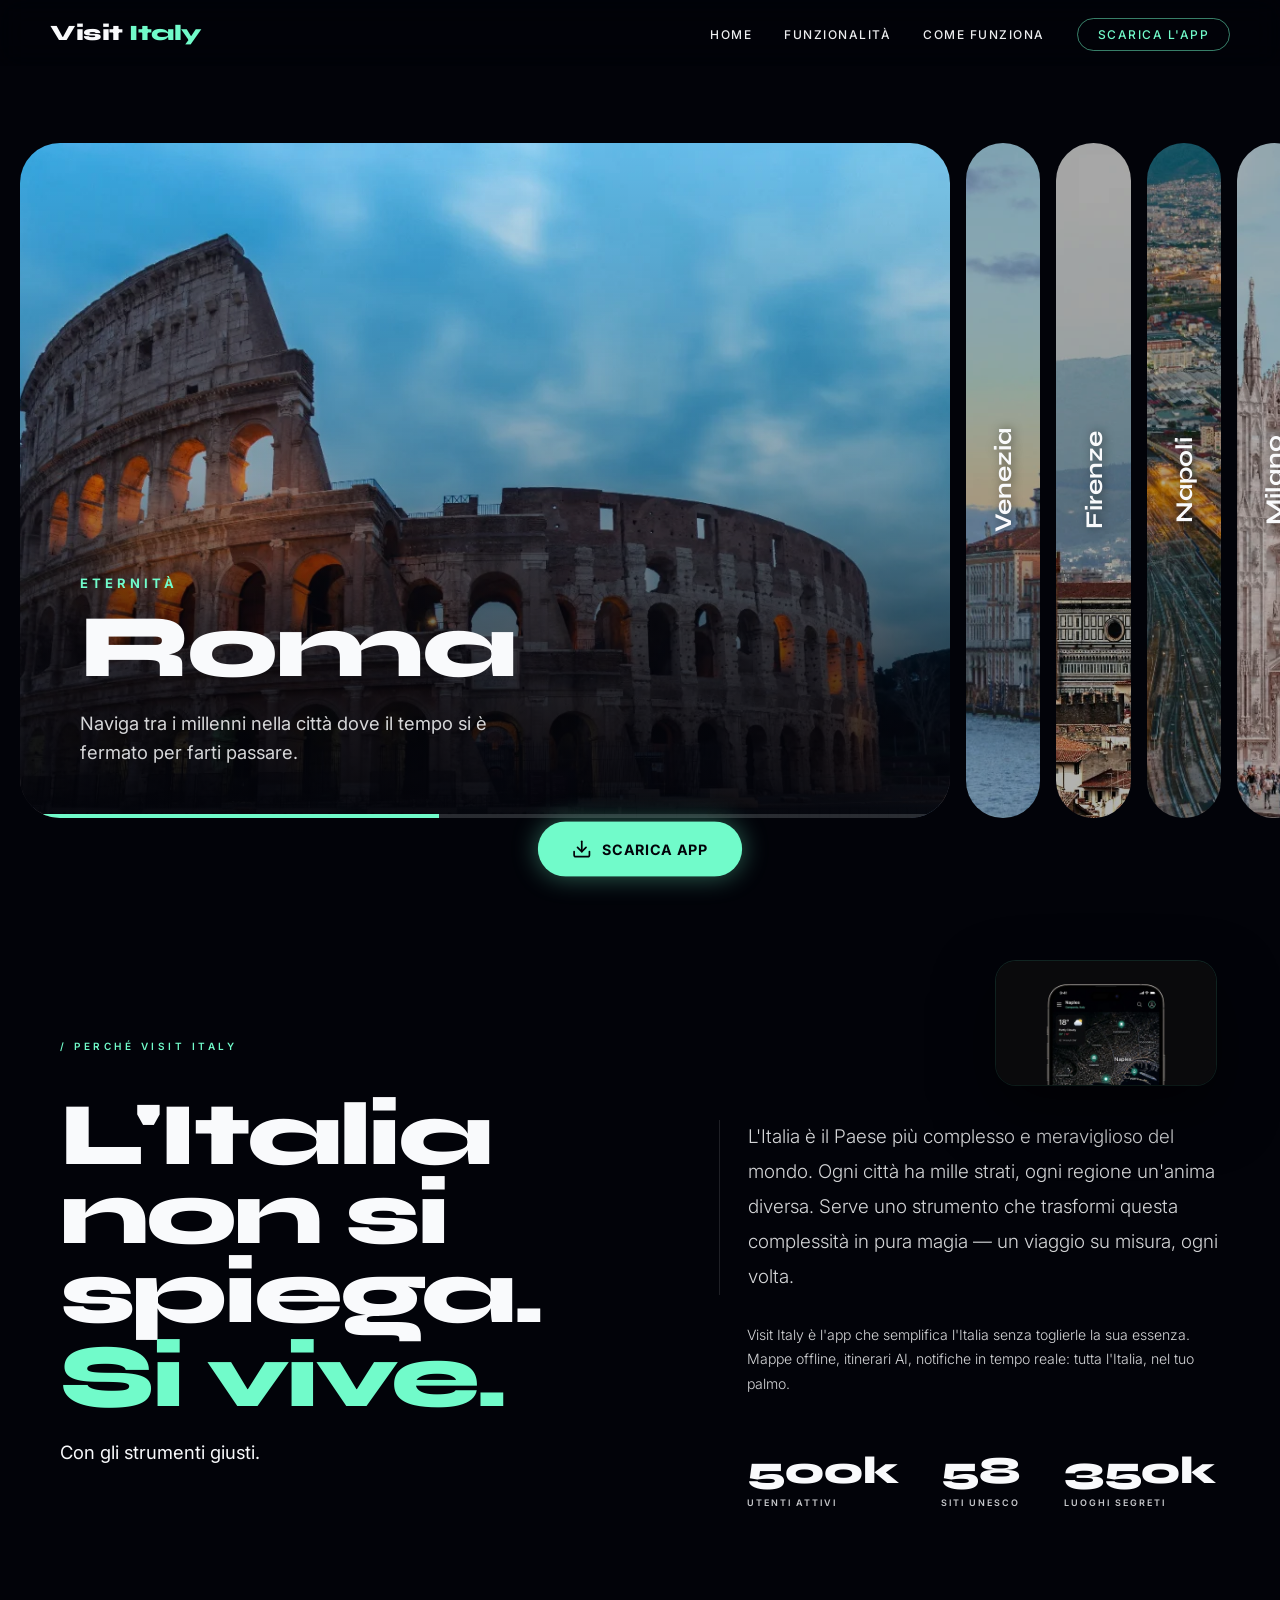
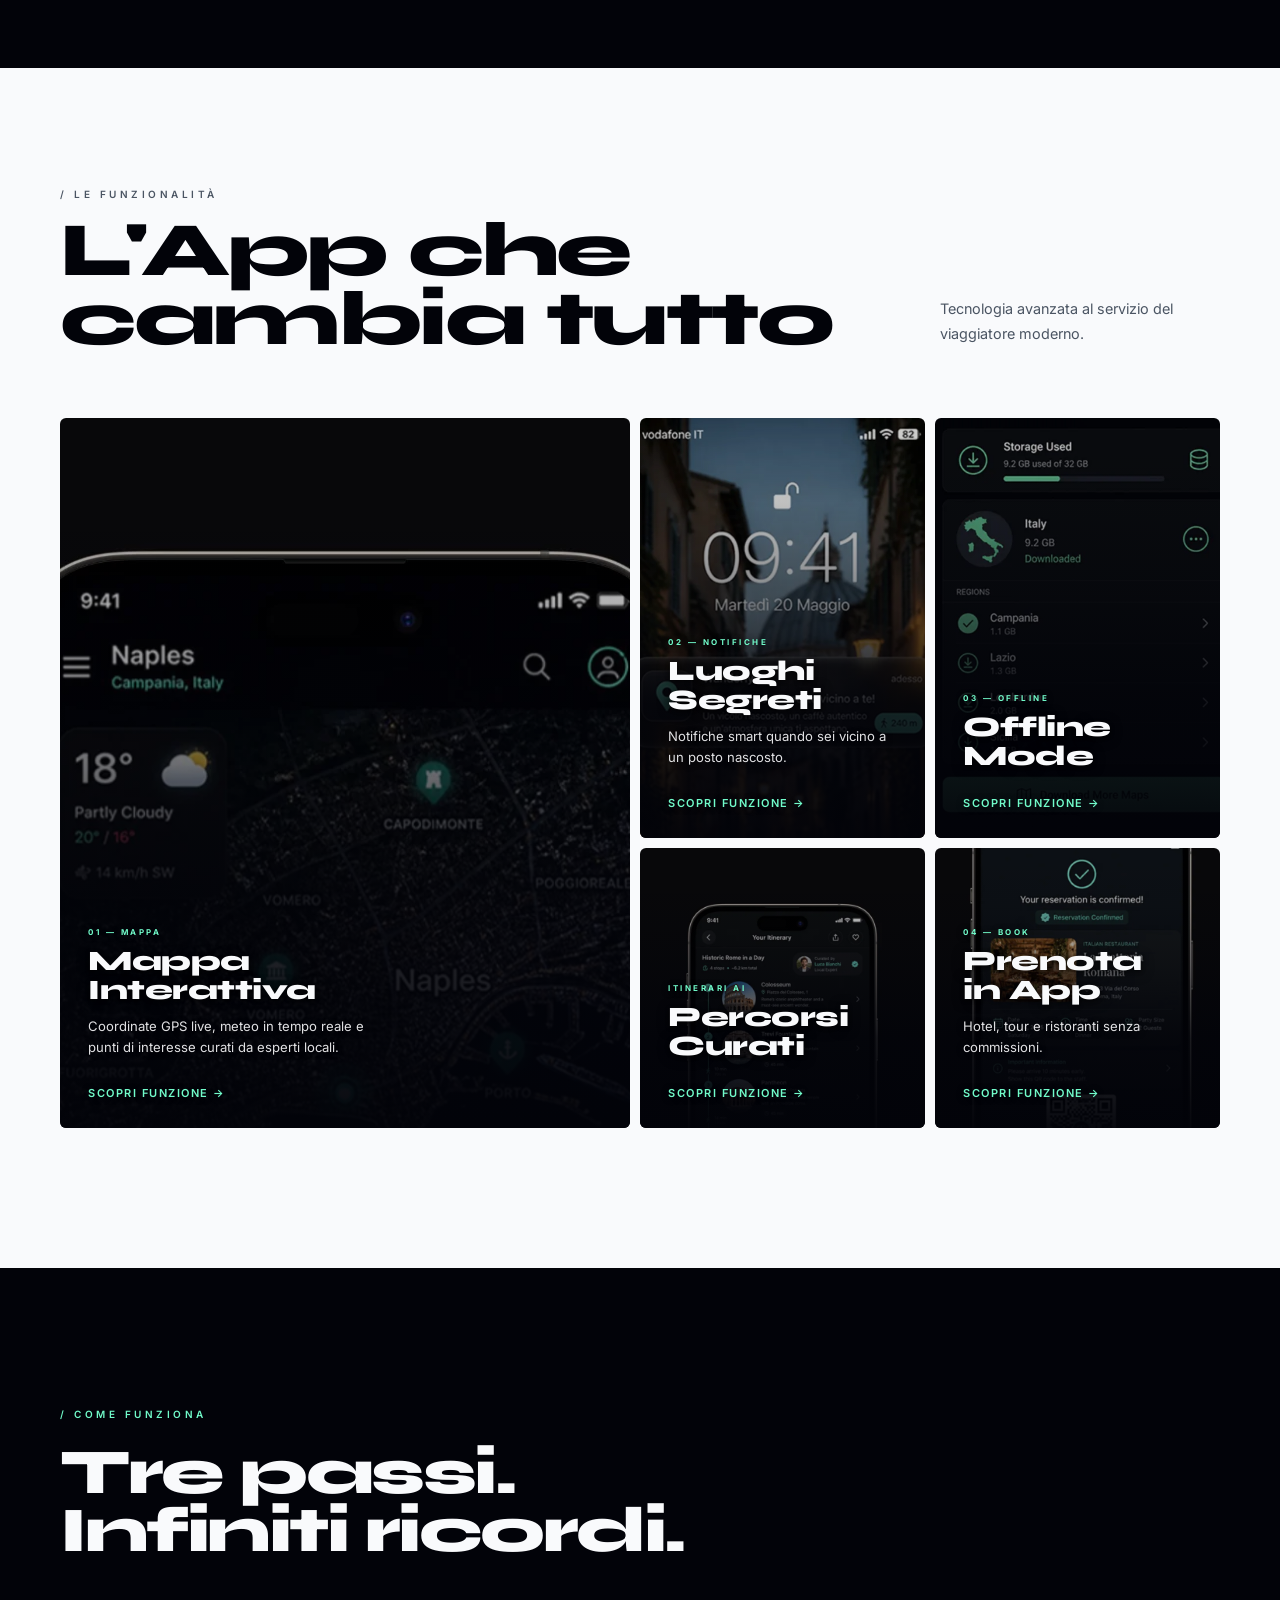
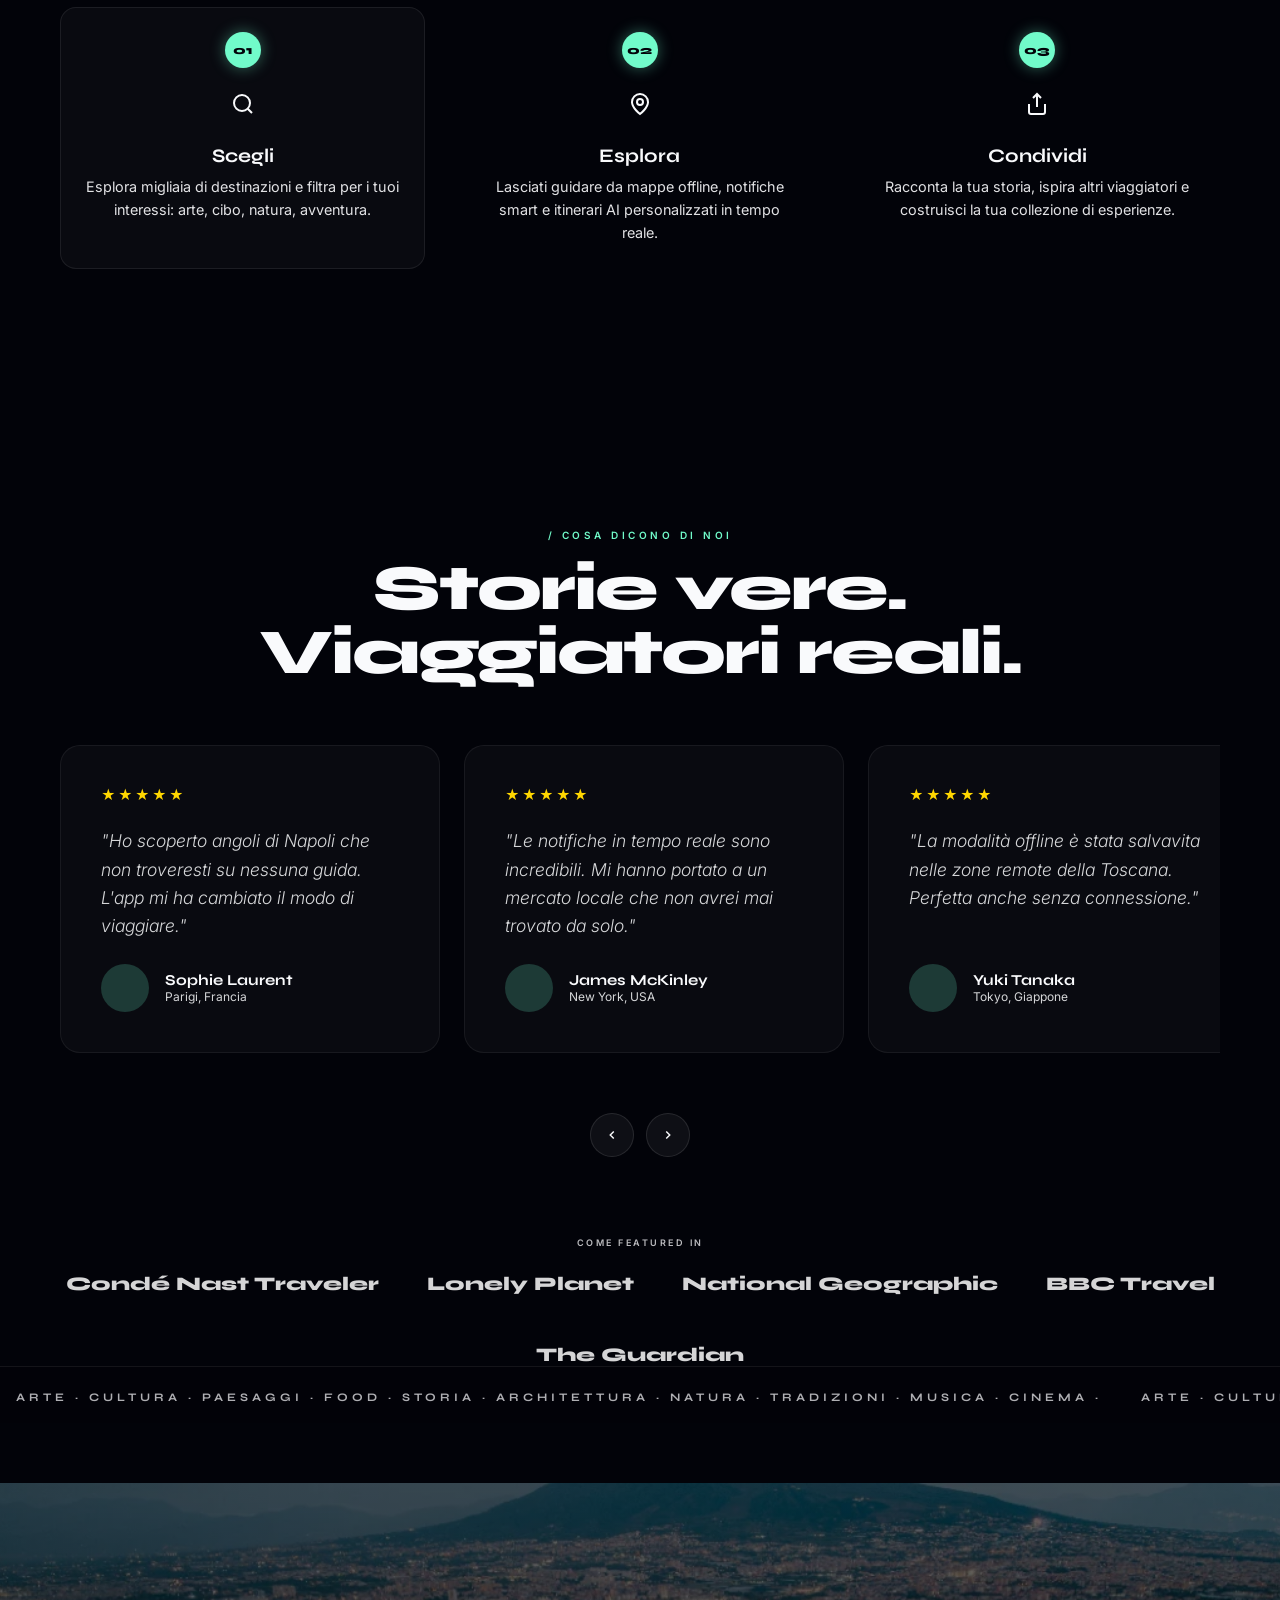
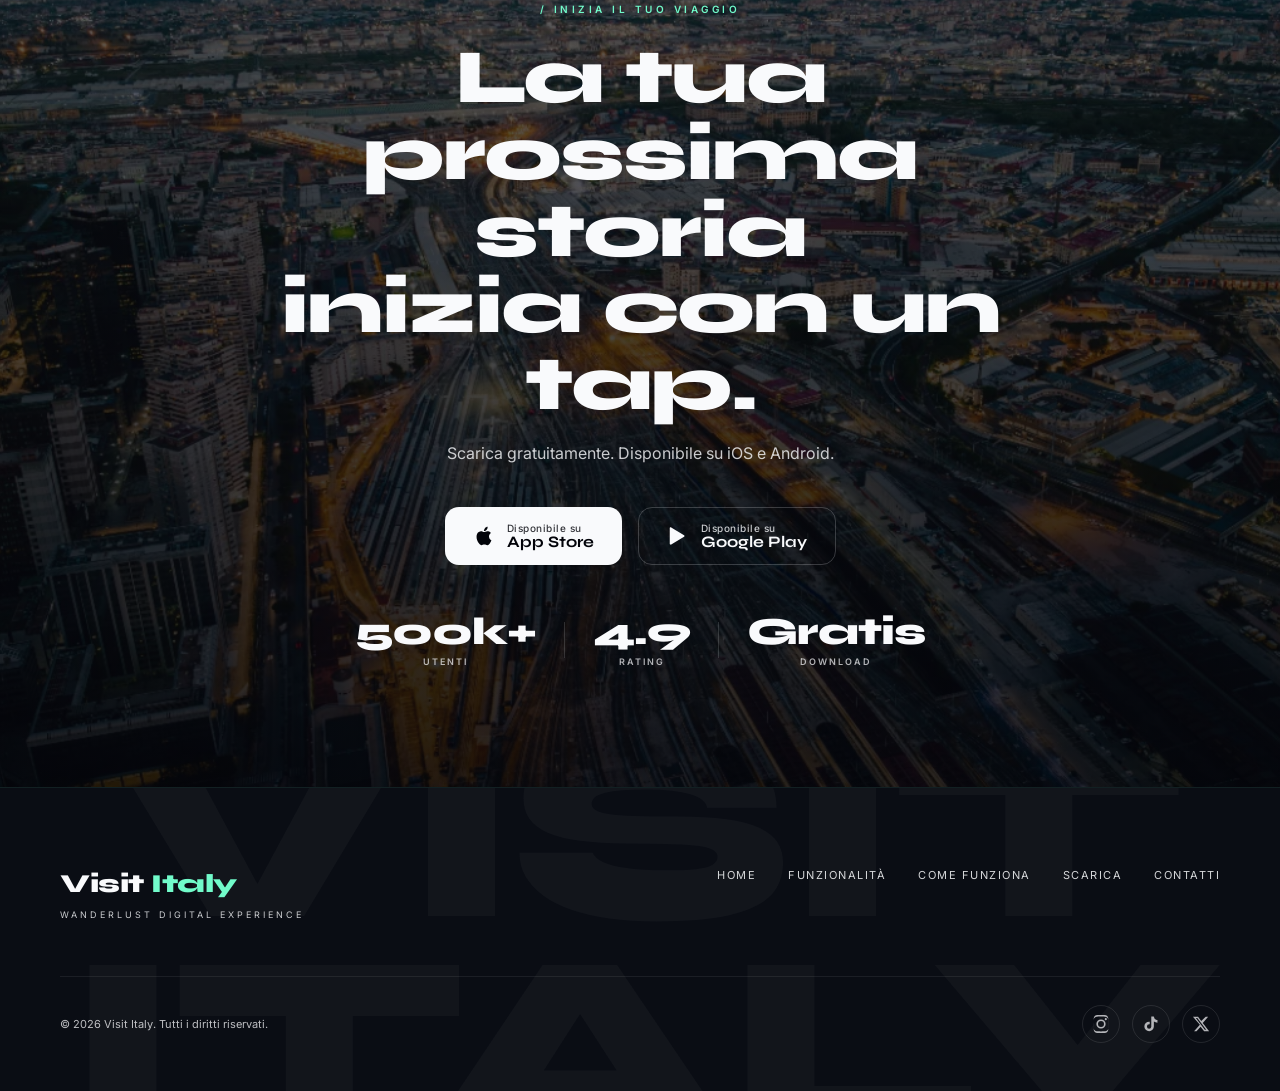
==== commit f24e3876: "Mobile: rimuove navbar, floating CTA visibile immediatamente al caricamento - Navbar nascosta su mob" ====
--- a/index.html
+++ b/index.html
@@ -22,8 +22,6 @@
 .navbar{position:fixed;top:0;left:0;width:100%;padding:18px 24px;display:flex;justify-content:space-between;align-items:center;z-index:200;background:rgba(2,3,9,0.4);backdrop-filter:blur(14px);-webkit-backdrop-filter:blur(14px)}
 .logo{font-family:'Syne',sans-serif;font-weight:800;font-size:22px;color:var(--pure-ice);letter-spacing:-0.5px;z-index:10000}
 .logo span{color:var(--neon-mint)}
-.nav-cta-mobile{display:none}
-@media(max-width:767px){.nav-cta-mobile{display:inline-flex;align-items:center;color:var(--neon-mint);border:1px solid rgba(113,251,202,0.5);padding:7px 14px;border-radius:20px;font-family:'Inter',sans-serif;font-size:11px;font-weight:700;text-decoration:none;text-transform:uppercase;letter-spacing:1px;white-space:nowrap;transition:background .2s,color .2s;z-index:10000}}
 .nav-toggle{display:flex;flex-direction:column;gap:5px;background:none;border:none;cursor:pointer;padding:4px;z-index:10000}
 .nav-toggle span{display:block;width:24px;height:2px;background:var(--pure-ice);transition:transform .3s ease,opacity .3s ease;border-radius:1px}
 .nav-links{list-style:none;display:flex;flex-direction:column;justify-content:center;align-items:center;gap:36px;position:fixed;top:0;right:0;width:100%;height:100vh;background:rgba(2,3,9,0.98);backdrop-filter:blur(12px);-webkit-backdrop-filter:blur(12px);z-index:9998;transform:translateX(100%);transition:transform .4s cubic-bezier(0.25,1,0.5,1)}
@@ -55,7 +53,7 @@
 .ccard-progress-wrap{position:absolute;bottom:0;left:0;width:100%;height:4px;background:rgba(249,250,252,0.15);opacity:0;transition:opacity .3s ease}
 .carousel-card.active .ccard-progress-wrap{opacity:1}
 .ccard-progress-bar{height:100%;width:0%;background:var(--neon-mint)}
-@media(max-width:767px){.hero-carousel-section{padding:100px 16px 20px;height:100vh;min-height:600px}.carousel-container{flex-direction:column;height:100%;max-height:100%;gap:8px}.carousel-card{flex:0 0 12%;border-radius:20px;width:100%}.carousel-card.active{flex:1 0 45%;border-radius:20px;width:100%}.ccard-inactive-title{transform:translate(-50%,-50%) rotate(0deg);font-size:1.2rem;letter-spacing:2px}.ccard-content{padding:24px 20px}.ccard-title{font-size:2.8rem;margin-bottom:8px}.ccard-text{font-size:.95rem}}
+@media(max-width:767px){.navbar{display:none}.hero-carousel-section{padding:0 16px 20px;height:100vh;min-height:600px}.carousel-container{flex-direction:column;height:100%;max-height:100%;gap:8px}.carousel-card{flex:0 0 12%;border-radius:20px;width:100%}.carousel-card.active{flex:1 0 45%;border-radius:20px;width:100%}.ccard-inactive-title{transform:translate(-50%,-50%) rotate(0deg);font-size:1.2rem;letter-spacing:2px}.ccard-content{padding:24px 20px}.ccard-title{font-size:2.8rem;margin-bottom:8px}.ccard-text{font-size:.95rem}}
 @media(min-width:768px) and (max-width:1023px){.hero-carousel-section{padding:100px 30px 30px}.carousel-card{border-radius:50px}.carousel-card.active{border-radius:30px}.ccard-content{padding:40px 30px}}
     </style>
 </head>
@@ -64,7 +62,6 @@
     <!-- NAVBAR -->
     <nav class="navbar" aria-label="Navigazione principale">
         <div class="logo">Visit <span>Italy</span></div>
-        <a href="#download" class="nav-cta-mobile">Scarica l'App</a>
         <button class="nav-toggle" aria-label="Apri menu" aria-expanded="false" aria-controls="mainNavLinks">
             <span></span><span></span><span></span>
         </button>
--- a/asset/css/stile.css
+++ b/asset/css/stile.css
@@ -49,33 +49,6 @@
     z-index: 10000;
 }
 .logo span { color: var(--neon-mint); }
-
-.nav-cta-mobile {
-    display: none;
-}
-@media (max-width: 767px) {
-    .nav-cta-mobile {
-        display: inline-flex;
-        align-items: center;
-        color: var(--neon-mint);
-        border: 1px solid rgba(113, 251, 202, 0.5);
-        padding: 7px 14px;
-        border-radius: 20px;
-        font-family: 'Inter', sans-serif;
-        font-size: 11px;
-        font-weight: 700;
-        text-decoration: none;
-        text-transform: uppercase;
-        letter-spacing: 1px;
-        white-space: nowrap;
-        transition: background 0.2s, color 0.2s;
-        z-index: 10000;
-    }
-    .nav-cta-mobile:hover {
-        background: var(--neon-mint);
-        color: var(--obsidian);
-    }
-}
 
 .nav-toggle {
     display: flex;
@@ -331,9 +304,10 @@
 
 /* Hero Mobile */
 @media (max-width: 767px) {
-    .hero-carousel-section { 
-        padding: 100px 16px 20px; 
-        height: 100vh; 
+    .navbar { display: none; }
+    .hero-carousel-section {
+        padding: 0 16px 20px;
+        height: 100vh;
         min-height: 600px;
     }
     .carousel-container { 
--- a/asset/css/stile.css
+++ b/asset/css/stile.css
@@ -49,33 +49,6 @@
     z-index: 10000;
 }
 .logo span { color: var(--neon-mint); }
-
-.nav-cta-mobile {
-    display: none;
-}
-@media (max-width: 767px) {
-    .nav-cta-mobile {
-        display: inline-flex;
-        align-items: center;
-        color: var(--neon-mint);
-        border: 1px solid rgba(113, 251, 202, 0.5);
-        padding: 7px 14px;
-        border-radius: 20px;
-        font-family: 'Inter', sans-serif;
-        font-size: 11px;
-        font-weight: 700;
-        text-decoration: none;
-        text-transform: uppercase;
-        letter-spacing: 1px;
-        white-space: nowrap;
-        transition: background 0.2s, color 0.2s;
-        z-index: 10000;
-    }
-    .nav-cta-mobile:hover {
-        background: var(--neon-mint);
-        color: var(--obsidian);
-    }
-}
 
 .nav-toggle {
     display: flex;
@@ -331,9 +304,10 @@
 
 /* Hero Mobile */
 @media (max-width: 767px) {
-    .hero-carousel-section { 
-        padding: 100px 16px 20px; 
-        height: 100vh; 
+    .navbar { display: none; }
+    .hero-carousel-section {
+        padding: 0 16px 20px;
+        height: 100vh;
         min-height: 600px;
     }
     .carousel-container { 
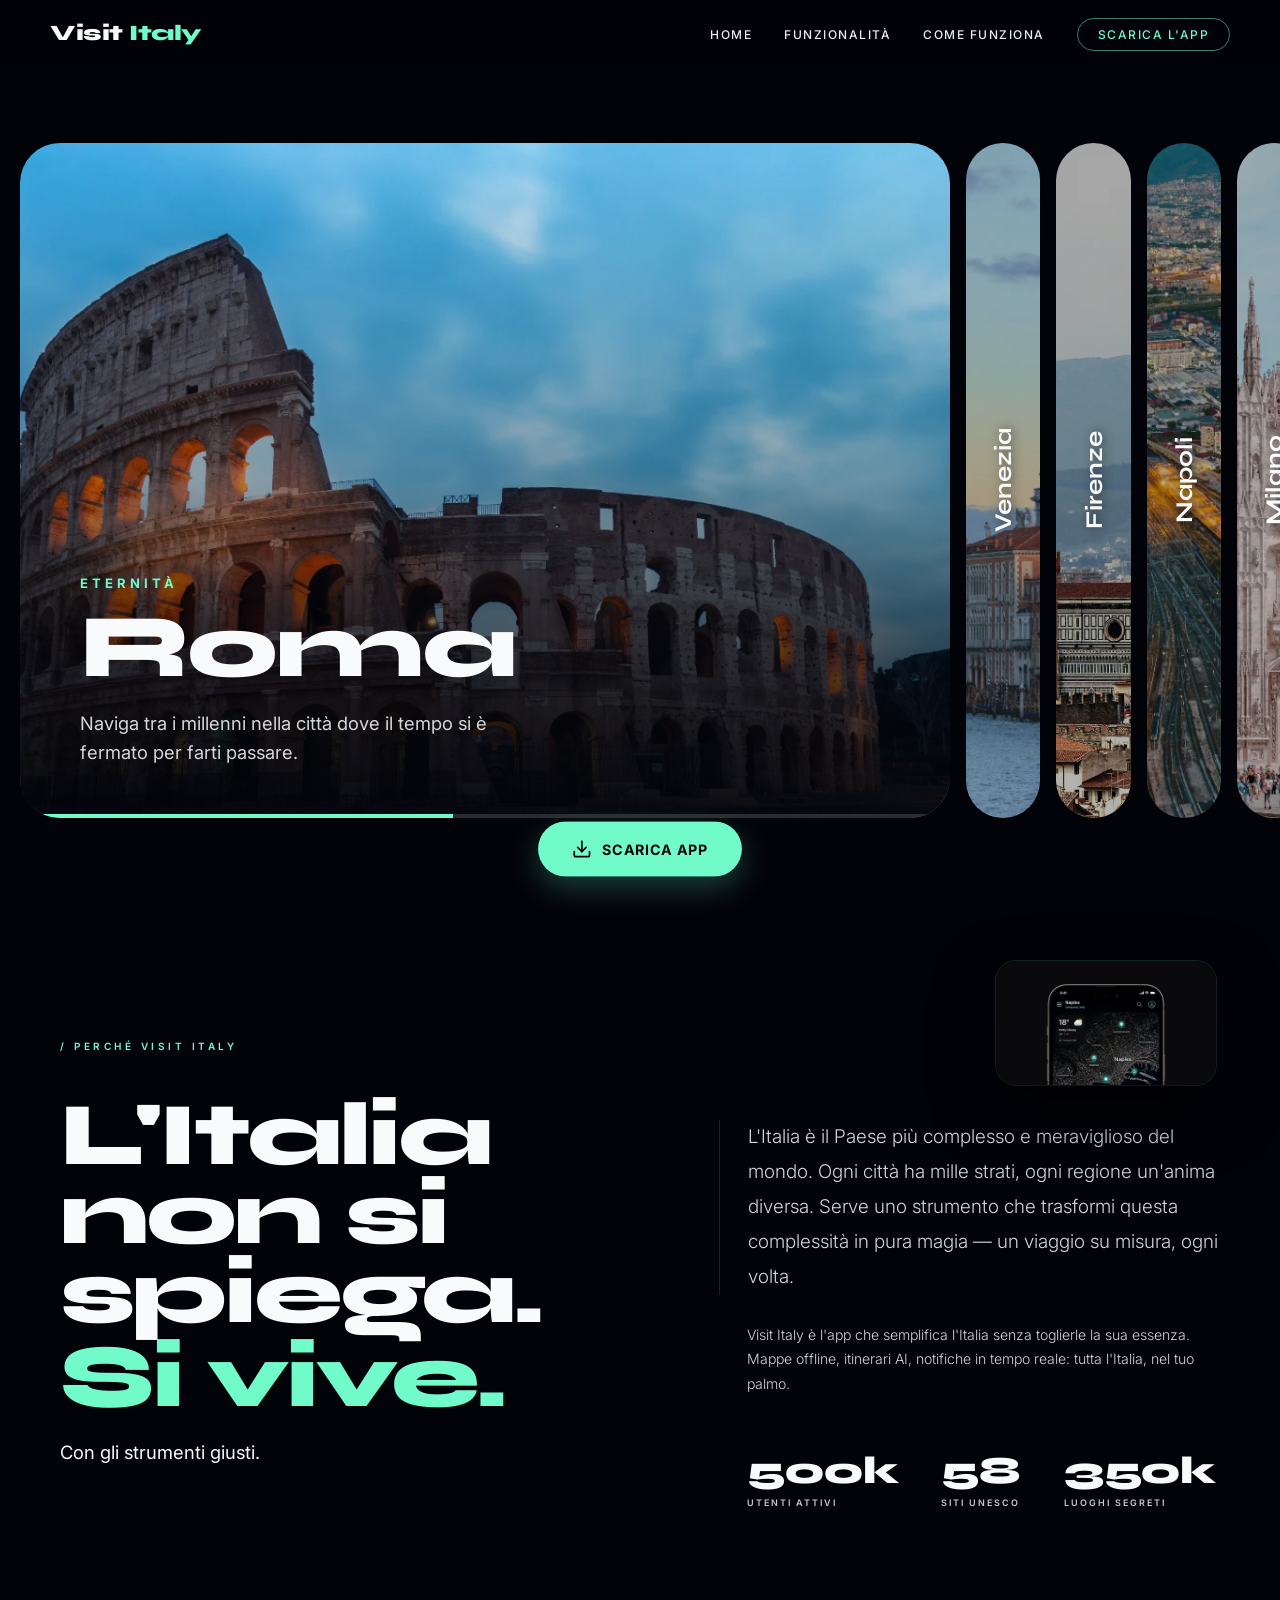
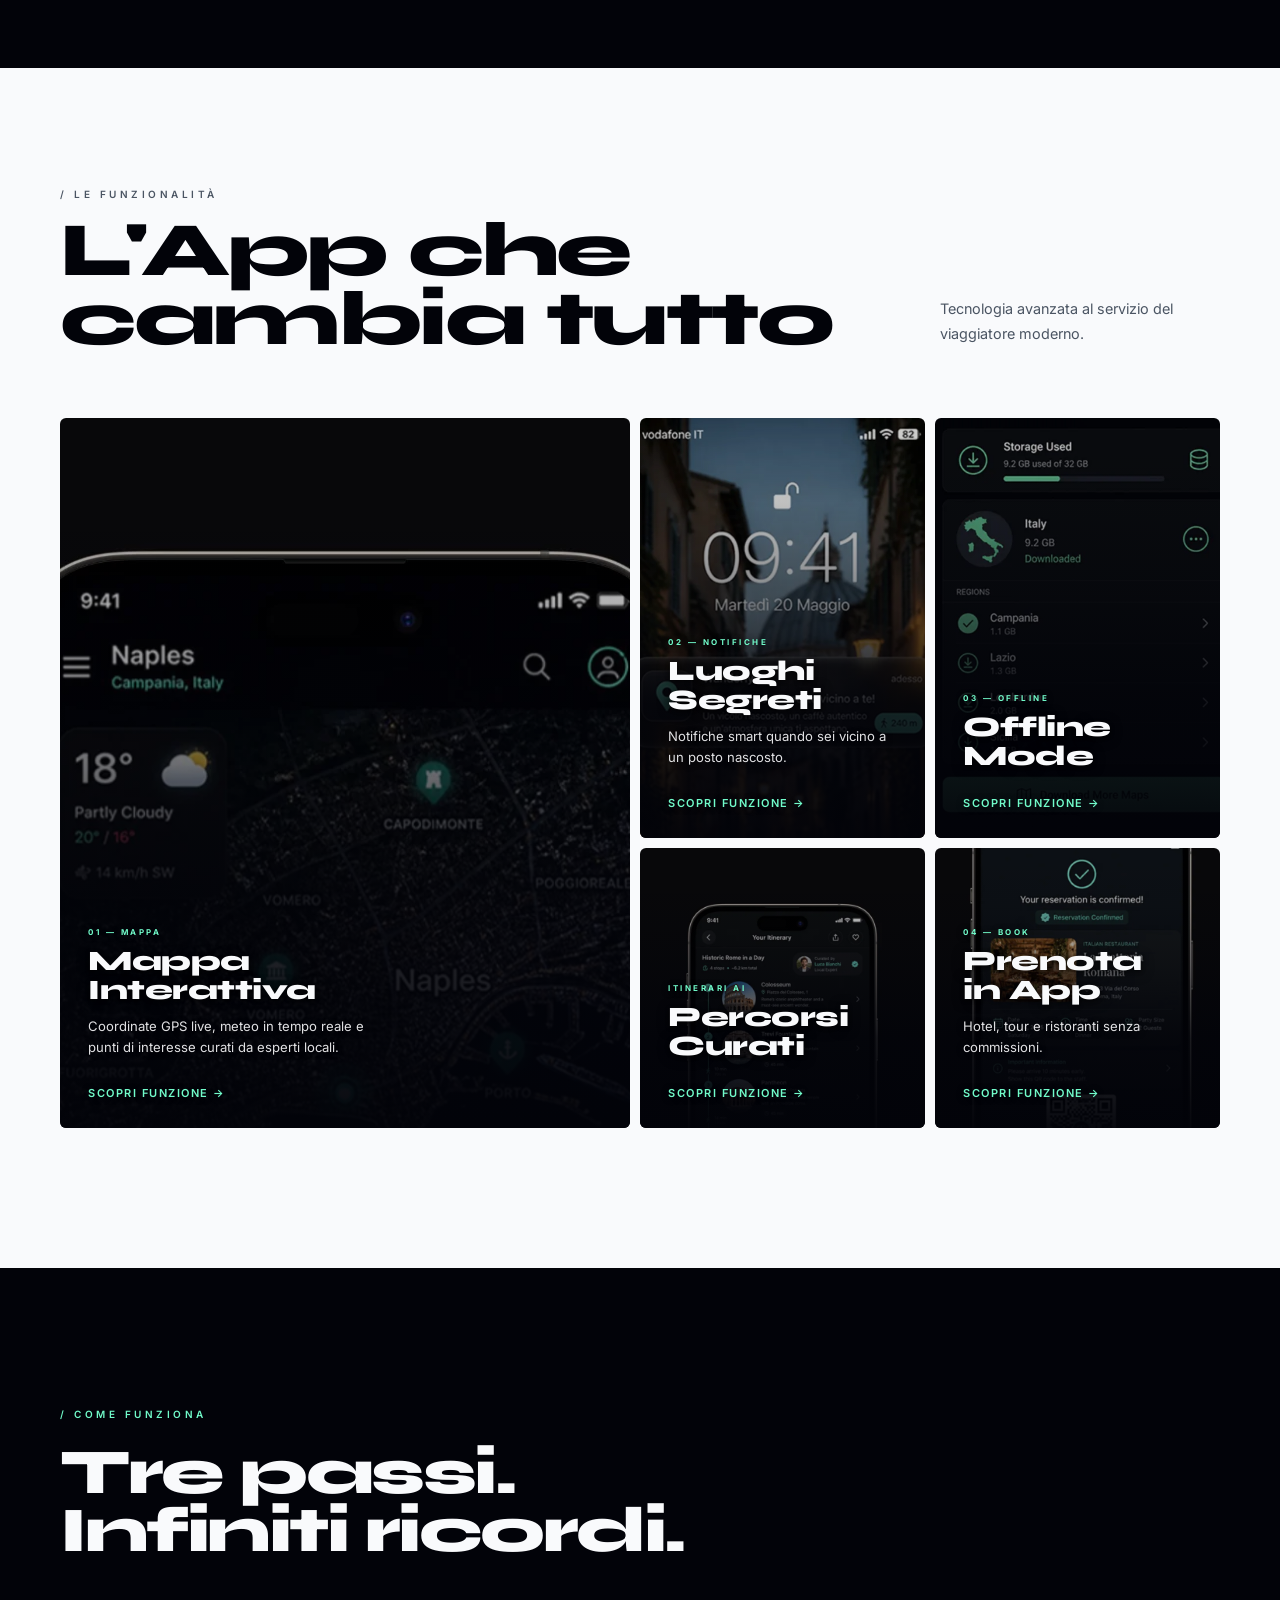
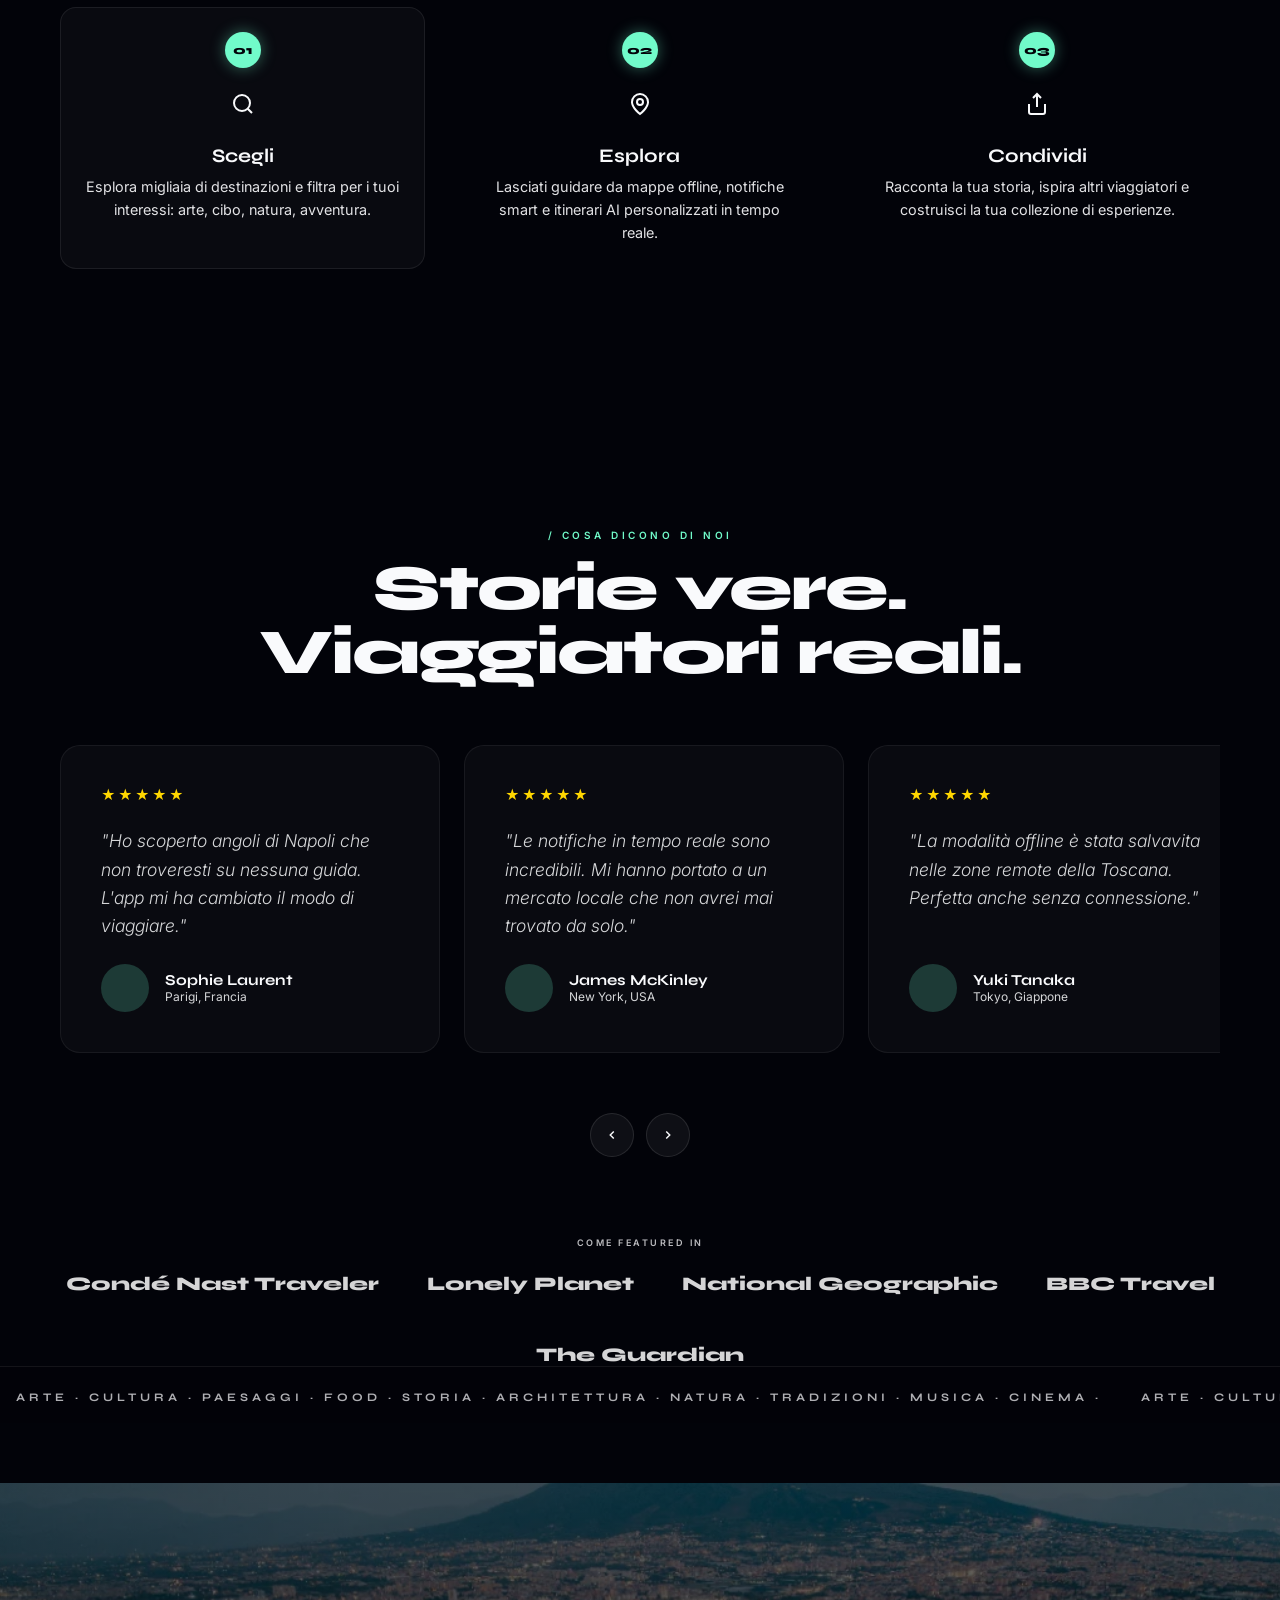
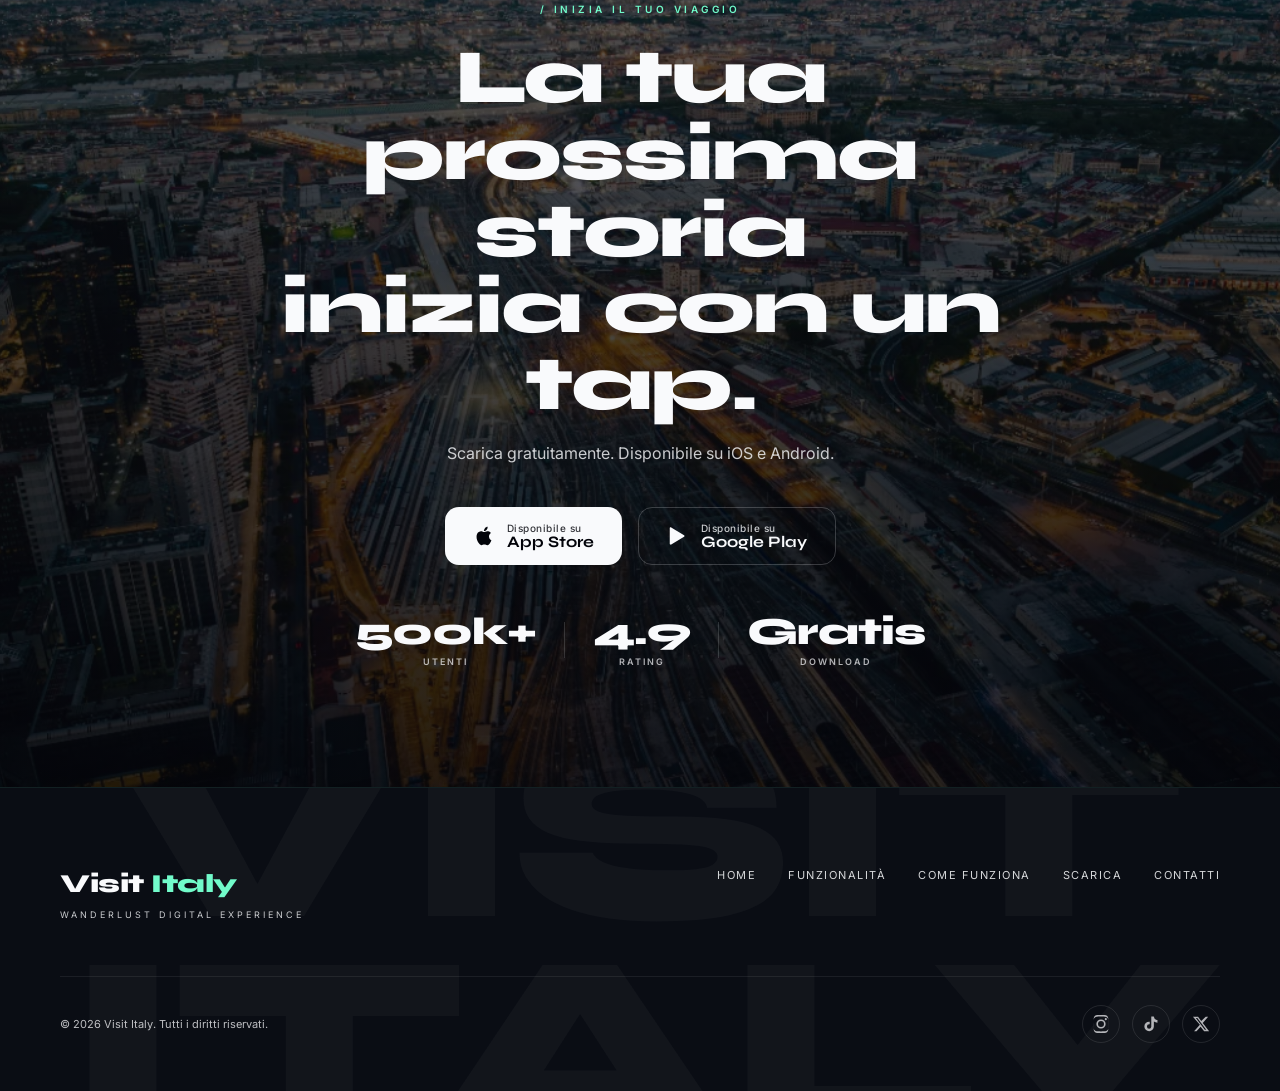
==== commit f75ebcc8: "Fix floating CTA mobile: rimuove transform errato GSAP e scroll jank iOS - gsap.set clearProps:'tran" ====
--- a/index.html
+++ b/index.html
@@ -668,6 +668,6 @@
 
     <script src="https://cdnjs.cloudflare.com/ajax/libs/gsap/3.12.5/gsap.min.js"></script>
     <script src="https://cdnjs.cloudflare.com/ajax/libs/gsap/3.12.5/ScrollTrigger.min.js"></script>
-    <script src="asset/js/script.js?v=10"></script>
+    <script src="asset/js/script.js?v=11"></script>
 </body>
 </html>
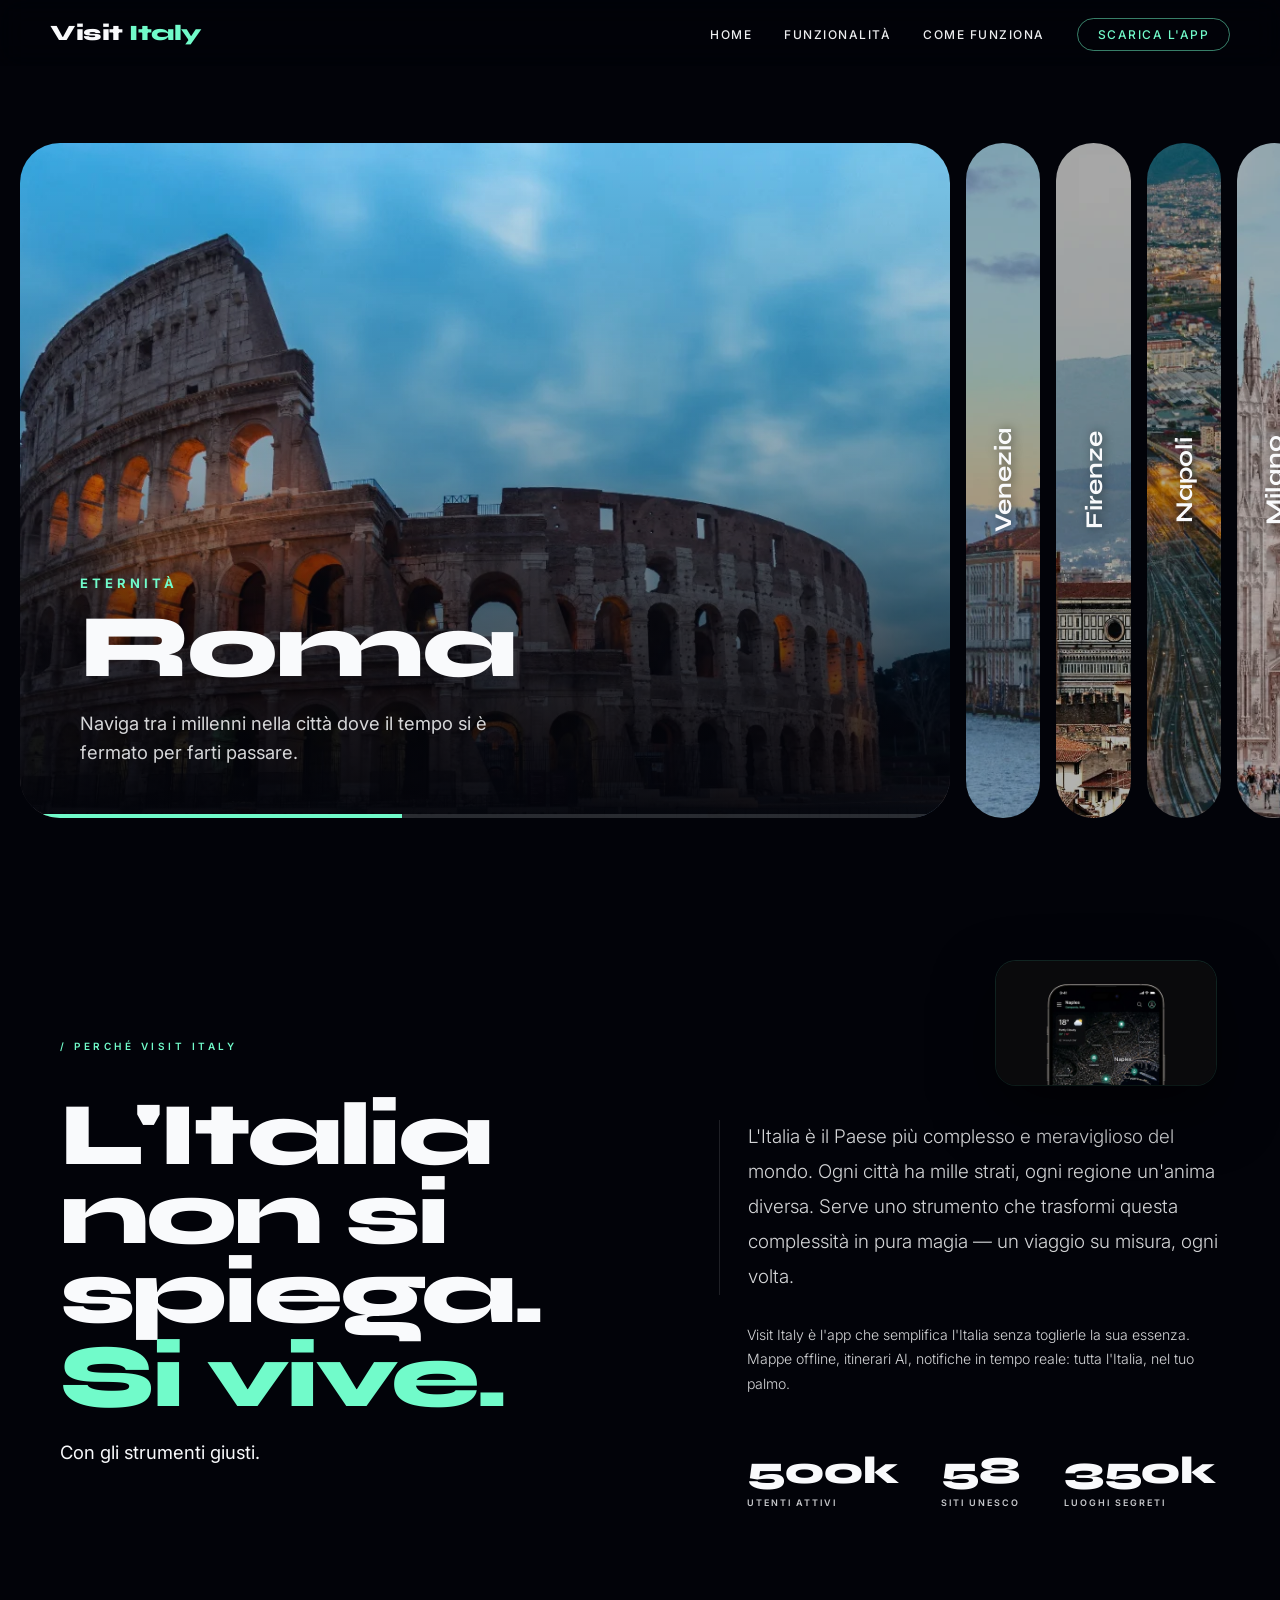
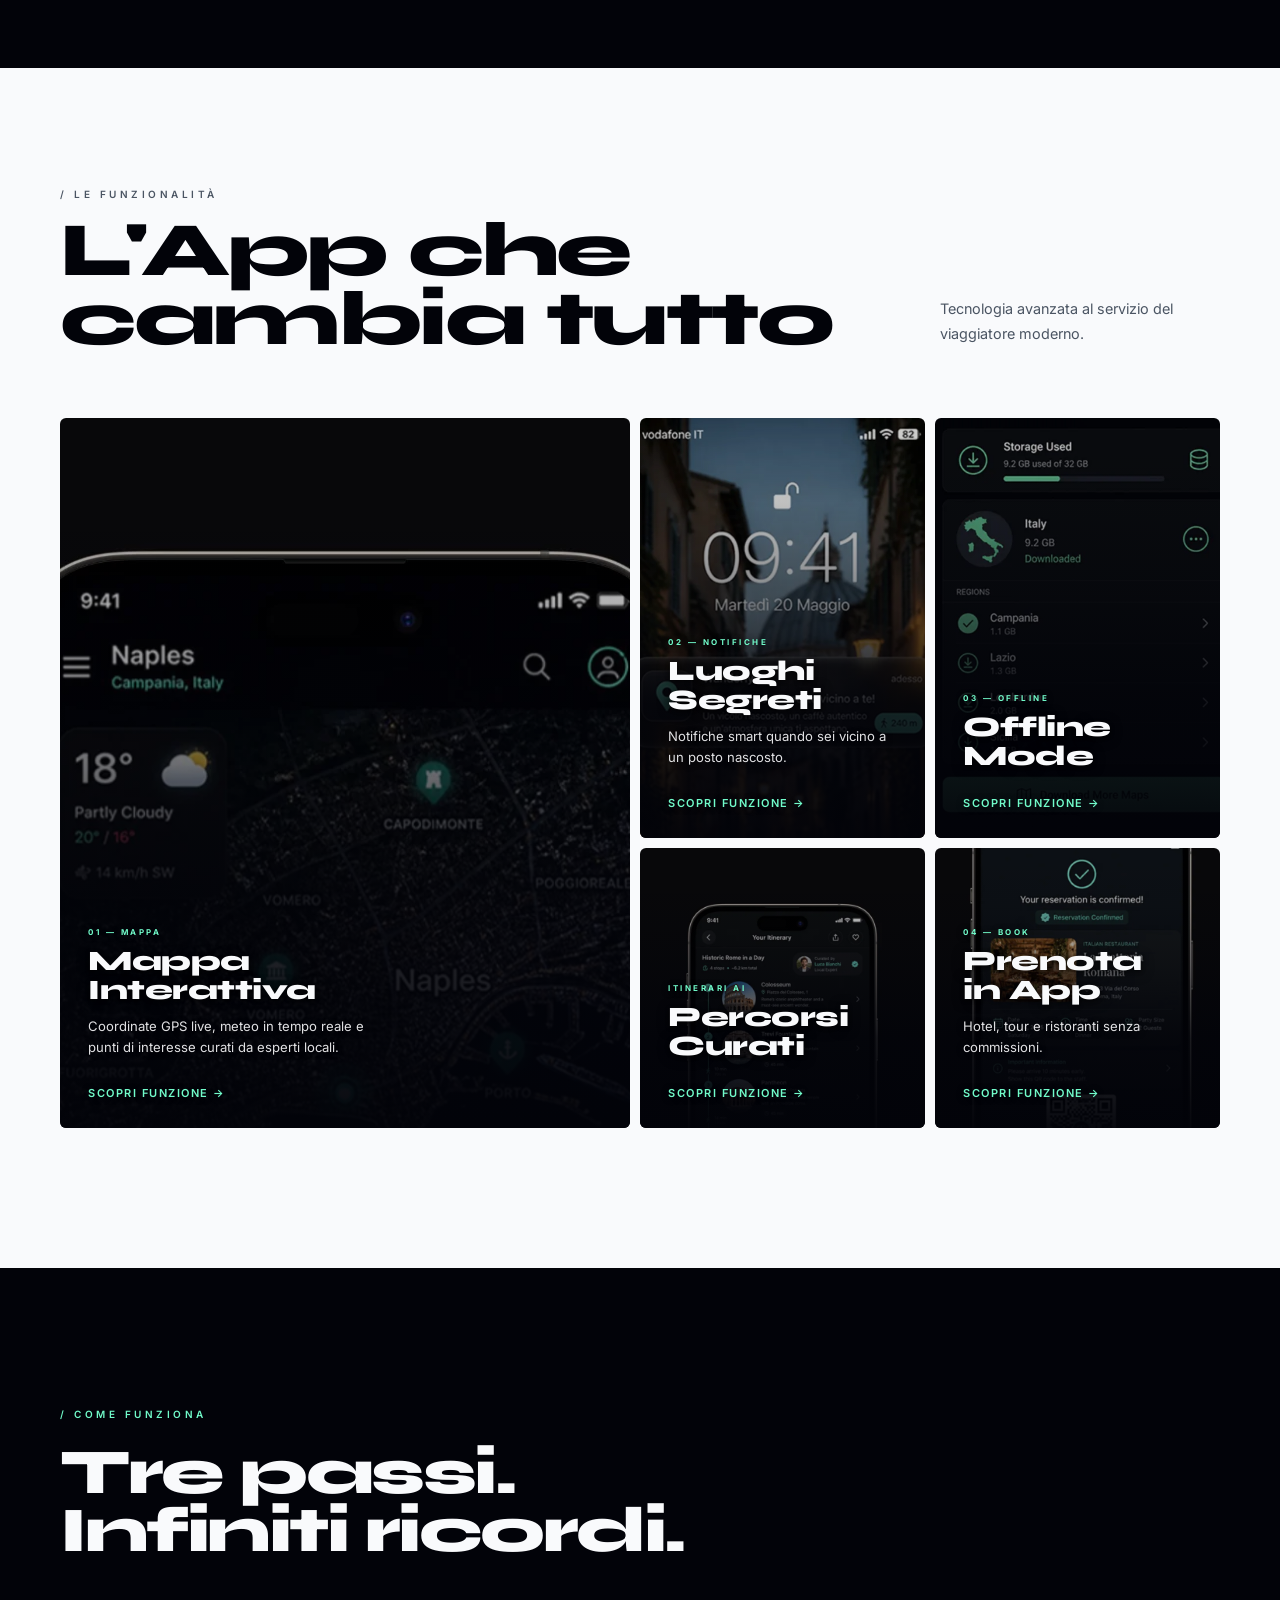
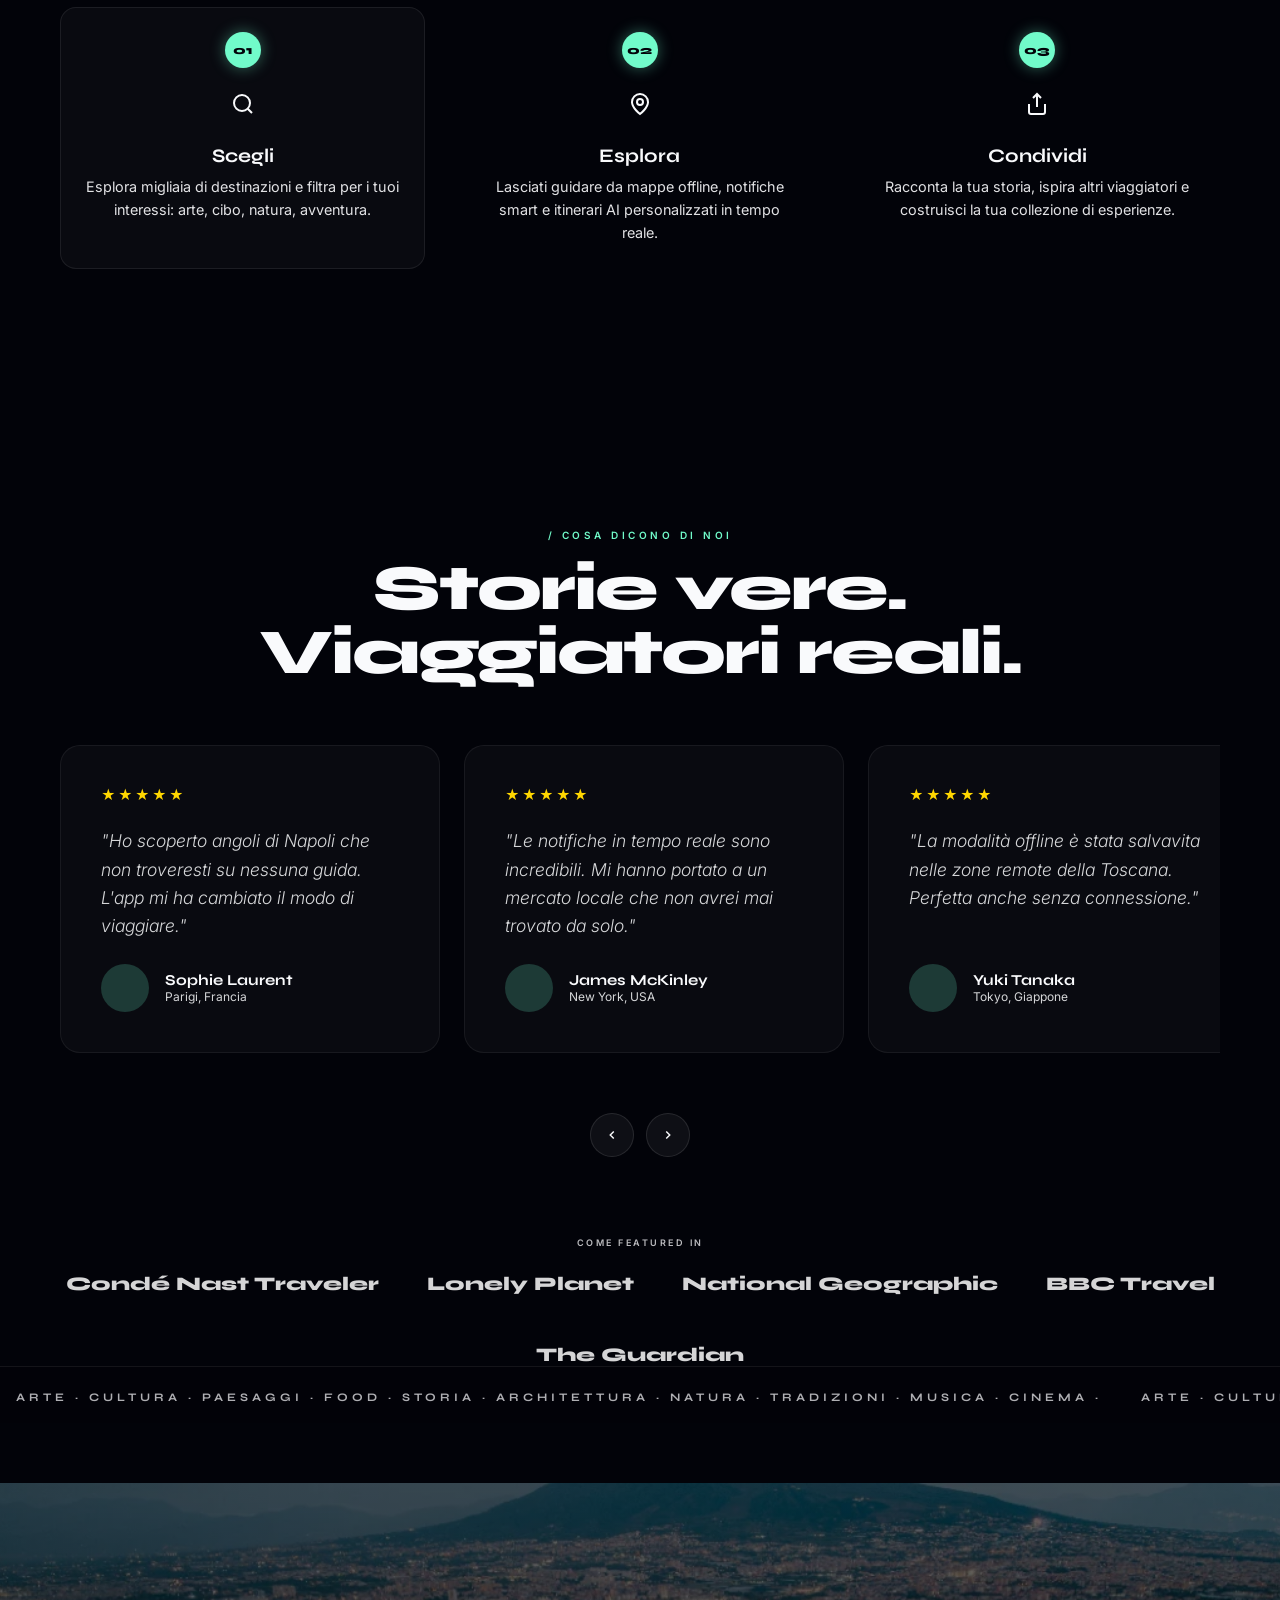
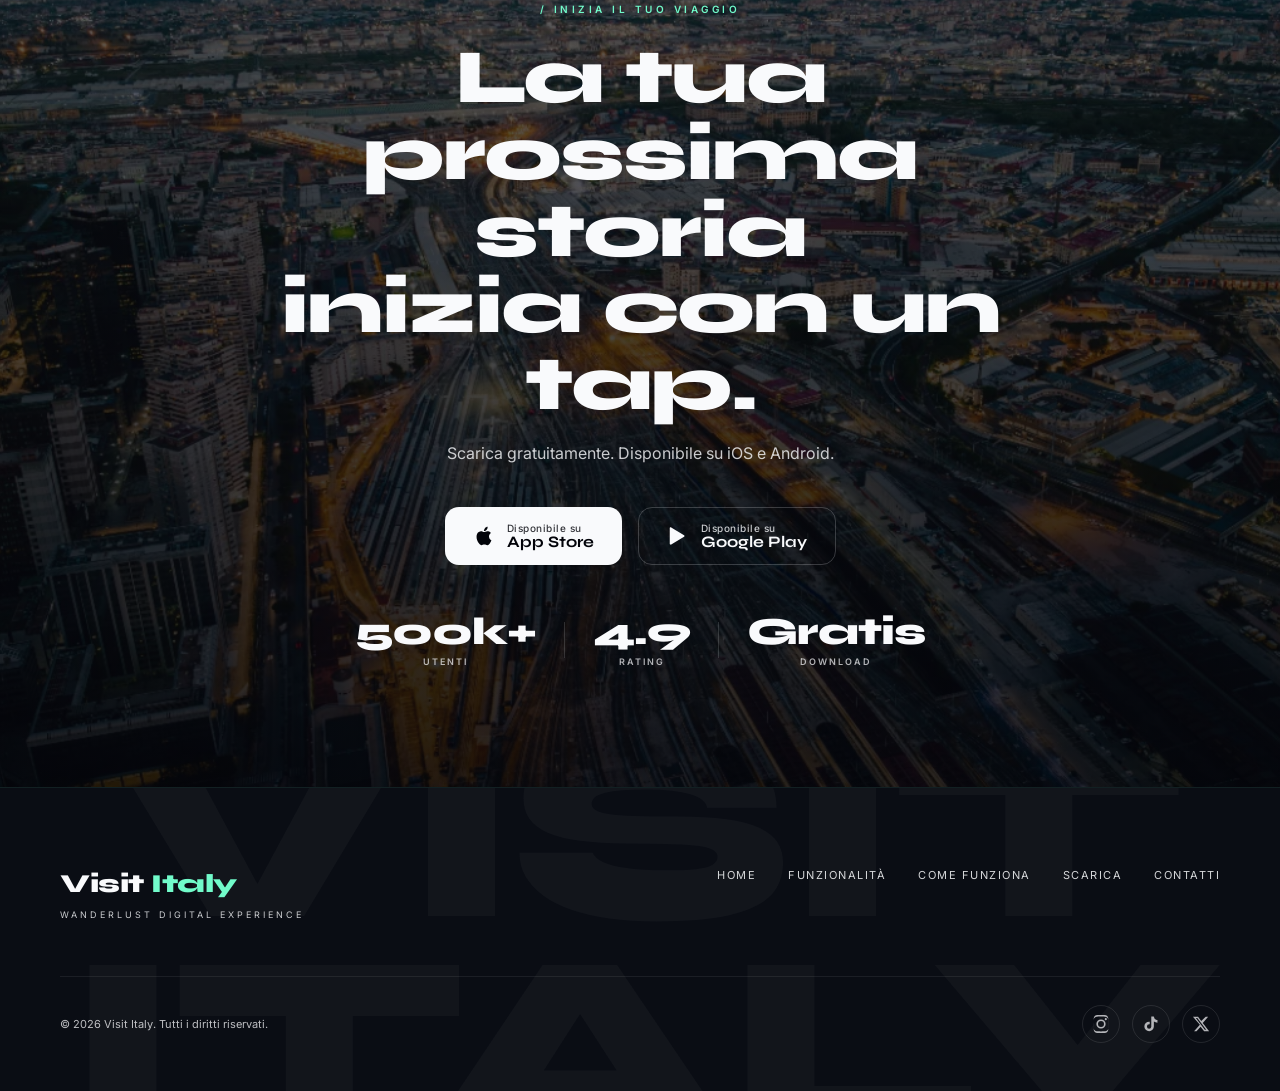
==== commit fd450d2e: "Ripristina navbar mobile, elimina floating CTA sticky - Navbar mobile ripristinata (rimosso display:" ====
--- a/index.html
+++ b/index.html
@@ -53,7 +53,7 @@
 .ccard-progress-wrap{position:absolute;bottom:0;left:0;width:100%;height:4px;background:rgba(249,250,252,0.15);opacity:0;transition:opacity .3s ease}
 .carousel-card.active .ccard-progress-wrap{opacity:1}
 .ccard-progress-bar{height:100%;width:0%;background:var(--neon-mint)}
-@media(max-width:767px){.navbar{display:none}.hero-carousel-section{padding:0 16px 20px;height:100vh;min-height:600px}.carousel-container{flex-direction:column;height:100%;max-height:100%;gap:8px}.carousel-card{flex:0 0 12%;border-radius:20px;width:100%}.carousel-card.active{flex:1 0 45%;border-radius:20px;width:100%}.ccard-inactive-title{transform:translate(-50%,-50%) rotate(0deg);font-size:1.2rem;letter-spacing:2px}.ccard-content{padding:24px 20px}.ccard-title{font-size:2.8rem;margin-bottom:8px}.ccard-text{font-size:.95rem}}
+@media(max-width:767px){.hero-carousel-section{padding:100px 16px 20px;height:100vh;min-height:600px}.carousel-container{flex-direction:column;height:100%;max-height:100%;gap:8px}.carousel-card{flex:0 0 12%;border-radius:20px;width:100%}.carousel-card.active{flex:1 0 45%;border-radius:20px;width:100%}.ccard-inactive-title{transform:translate(-50%,-50%) rotate(0deg);font-size:1.2rem;letter-spacing:2px}.ccard-content{padding:24px 20px}.ccard-title{font-size:2.8rem;margin-bottom:8px}.ccard-text{font-size:.95rem}}
 @media(min-width:768px) and (max-width:1023px){.hero-carousel-section{padding:100px 30px 30px}.carousel-card{border-radius:50px}.carousel-card.active{border-radius:30px}.ccard-content{padding:40px 30px}}
     </style>
 </head>
@@ -636,17 +636,8 @@
         </div>
     </footer>
 
-    <!-- =============================================
-         FLOATING CTA
-    ============================================== -->
-    <div class="floating-cta">
-        <a href="#download" class="pulse-neon">
-            <svg viewBox="0 0 24 24" fill="none" stroke="currentColor" stroke-width="2" stroke-linecap="round" stroke-linejoin="round" width="18" height="18"><path d="M21 15v4a2 2 0 0 1-2 2H5a2 2 0 0 1-2-2v-4"/><polyline points="7 10 12 15 17 10"/><line x1="12" y1="15" x2="12" y2="3"/></svg>
-            Scarica App
-        </a>
-    </div>
-
-    <!-- Scroll To Top Button -->
+
+<!-- Scroll To Top Button -->
     <button id="btnGoTop" class="btn-go-top" aria-label="Torna in alto">
         <svg viewBox="0 0 24 24" fill="none" stroke="currentColor" stroke-width="2" stroke-linecap="round" stroke-linejoin="round" width="20" height="20"><polyline points="18 15 12 9 6 15"/></svg>
     </button>
--- a/asset/css/stile.css
+++ b/asset/css/stile.css
@@ -304,9 +304,8 @@
 
 /* Hero Mobile */
 @media (max-width: 767px) {
-    .navbar { display: none; }
     .hero-carousel-section {
-        padding: 0 16px 20px;
+        padding: 100px 16px 20px;
         height: 100vh;
         min-height: 600px;
     }
@@ -1256,54 +1255,6 @@
     .footer-bottom { flex-direction: column; gap: 20px; text-align: center; }
 }
 
-.floating-cta {
-    position: fixed;
-    bottom: 24px;
-    left: 50%;
-    transform: translateX(-50%);
-    z-index: 1000;
-}
-
-.pulse-neon {
-    display: flex;
-    align-items: center;
-    gap: 10px;
-    background: var(--neon-mint);
-    color: var(--obsidian);
-    font-family: 'Inter', sans-serif;
-    font-size: 14px;
-    font-weight: 700;
-    text-transform: uppercase;
-    letter-spacing: 1px;
-    padding: 16px 32px;
-    border-radius: 40px;
-    text-decoration: none;
-    box-shadow: 0 10px 30px rgba(113, 251, 202, 0.25);
-    border: 1px solid rgba(113, 251, 202, 0.5);
-    transition: transform 0.3s ease;
-}
-
-.pulse-neon:hover {
-    transform: translateY(-4px) scale(1.05) !important;
-}
-
-.pulse-neon svg {
-    width: 20px;
-    height: 20px;
-}
-
-@media (max-width: 767px) {
-    .floating-cta {
-        bottom: 20px;
-        left: 20px;
-        transform: none; /* Rimuoviamo il centramento orizzontale su mobile */
-    }
-    .pulse-neon {
-        padding: 12px 20px;
-        font-size: 11px;
-    }
-}
-
 /* ========================
    GO TO TOP BUTTON
 ======================== */
@@ -1325,17 +1276,20 @@
     box-shadow: 0 4px 15px rgba(113, 251, 202, 0.3);
     opacity: 0;
     pointer-events: none;
-    transform: translateY(20px);
+    transform: translate3d(0, 20px, 0);
     transition: opacity 0.3s ease, transform 0.3s ease, background 0.2s ease;
+    will-change: transform;
+    -webkit-backface-visibility: hidden;
+    backface-visibility: hidden;
 }
 .btn-go-top.visible {
     opacity: 1;
     pointer-events: auto;
-    transform: translateY(0);
+    transform: translate3d(0, 0, 0);
 }
 .btn-go-top:hover {
     background: var(--pure-ice);
-    transform: translateY(-3px) scale(1.05);
+    transform: translate3d(0, -3px, 0) scale(1.05);
 }
 
 @media (max-width: 767px) {
--- a/asset/css/stile.css
+++ b/asset/css/stile.css
@@ -304,9 +304,8 @@
 
 /* Hero Mobile */
 @media (max-width: 767px) {
-    .navbar { display: none; }
     .hero-carousel-section {
-        padding: 0 16px 20px;
+        padding: 100px 16px 20px;
         height: 100vh;
         min-height: 600px;
     }
@@ -1256,54 +1255,6 @@
     .footer-bottom { flex-direction: column; gap: 20px; text-align: center; }
 }
 
-.floating-cta {
-    position: fixed;
-    bottom: 24px;
-    left: 50%;
-    transform: translateX(-50%);
-    z-index: 1000;
-}
-
-.pulse-neon {
-    display: flex;
-    align-items: center;
-    gap: 10px;
-    background: var(--neon-mint);
-    color: var(--obsidian);
-    font-family: 'Inter', sans-serif;
-    font-size: 14px;
-    font-weight: 700;
-    text-transform: uppercase;
-    letter-spacing: 1px;
-    padding: 16px 32px;
-    border-radius: 40px;
-    text-decoration: none;
-    box-shadow: 0 10px 30px rgba(113, 251, 202, 0.25);
-    border: 1px solid rgba(113, 251, 202, 0.5);
-    transition: transform 0.3s ease;
-}
-
-.pulse-neon:hover {
-    transform: translateY(-4px) scale(1.05) !important;
-}
-
-.pulse-neon svg {
-    width: 20px;
-    height: 20px;
-}
-
-@media (max-width: 767px) {
-    .floating-cta {
-        bottom: 20px;
-        left: 20px;
-        transform: none; /* Rimuoviamo il centramento orizzontale su mobile */
-    }
-    .pulse-neon {
-        padding: 12px 20px;
-        font-size: 11px;
-    }
-}
-
 /* ========================
    GO TO TOP BUTTON
 ======================== */
@@ -1325,17 +1276,20 @@
     box-shadow: 0 4px 15px rgba(113, 251, 202, 0.3);
     opacity: 0;
     pointer-events: none;
-    transform: translateY(20px);
+    transform: translate3d(0, 20px, 0);
     transition: opacity 0.3s ease, transform 0.3s ease, background 0.2s ease;
+    will-change: transform;
+    -webkit-backface-visibility: hidden;
+    backface-visibility: hidden;
 }
 .btn-go-top.visible {
     opacity: 1;
     pointer-events: auto;
-    transform: translateY(0);
+    transform: translate3d(0, 0, 0);
 }
 .btn-go-top:hover {
     background: var(--pure-ice);
-    transform: translateY(-3px) scale(1.05);
+    transform: translate3d(0, -3px, 0) scale(1.05);
 }
 
 @media (max-width: 767px) {
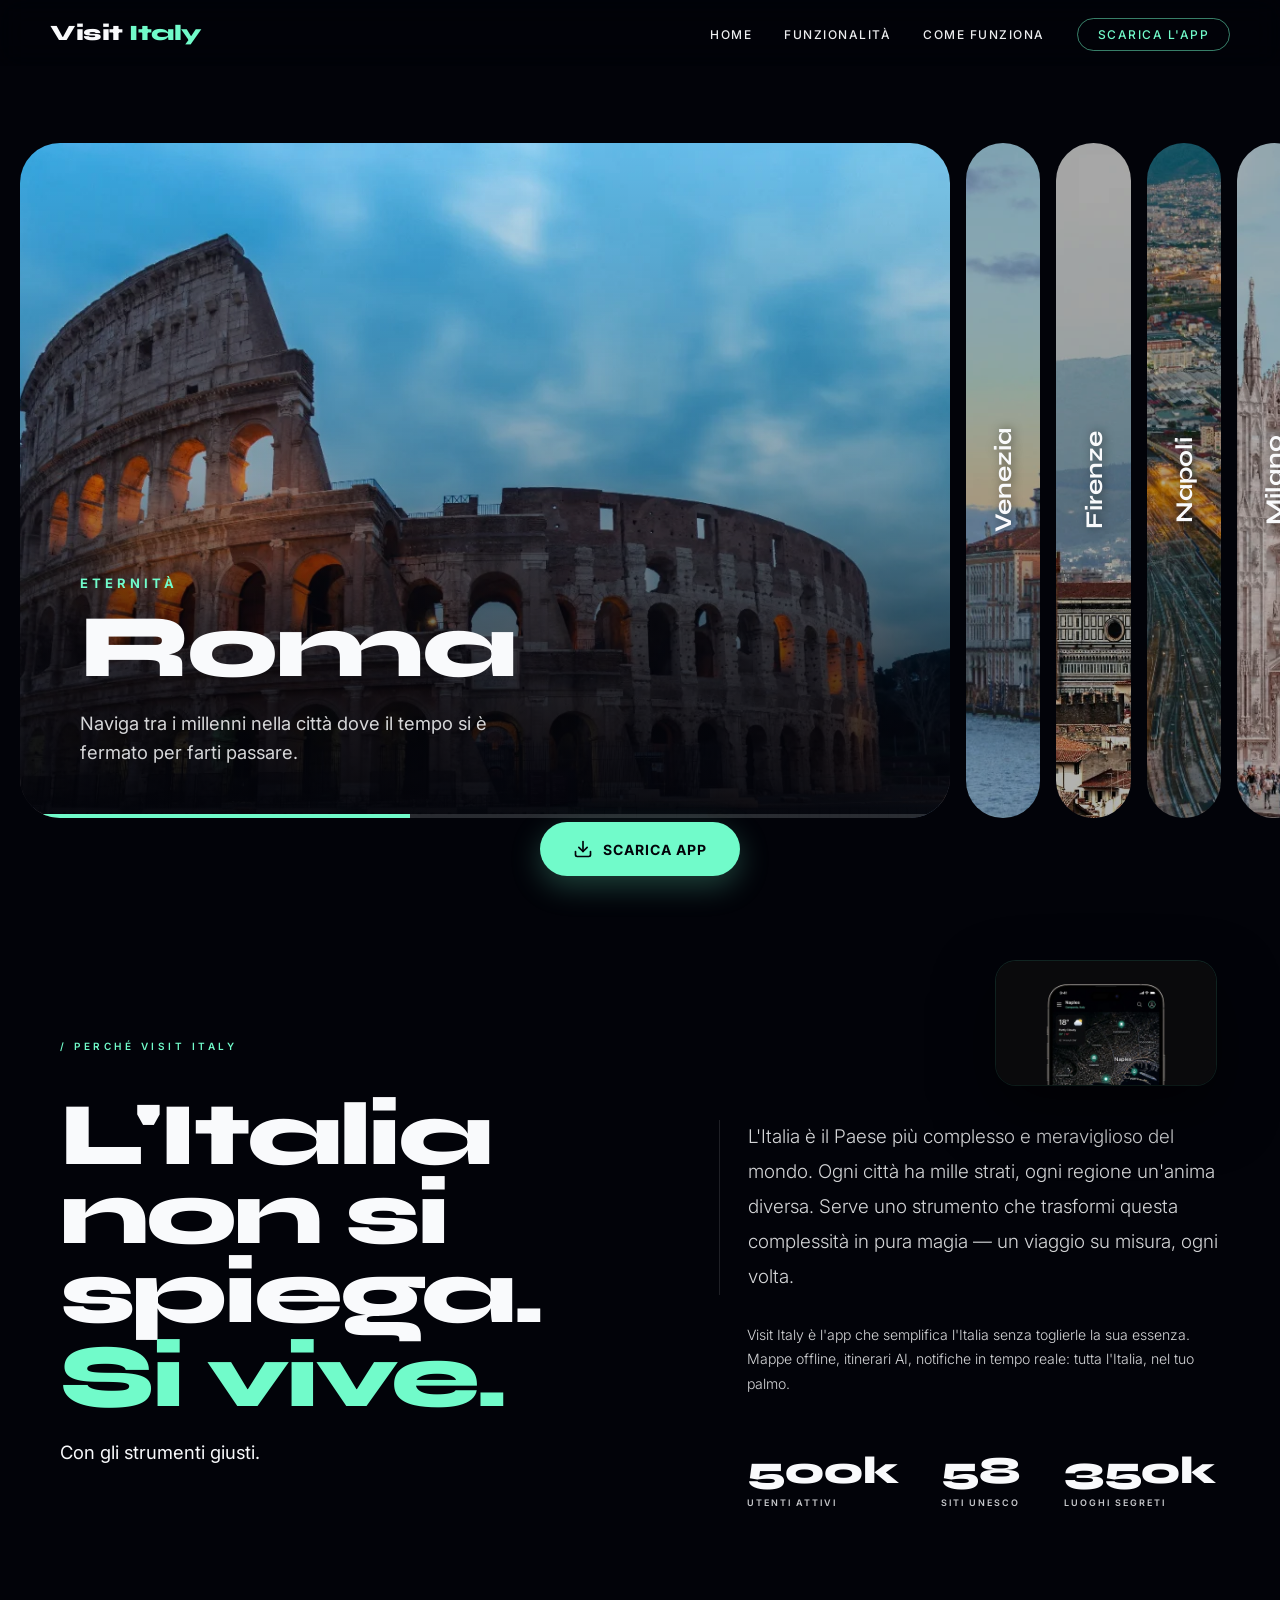
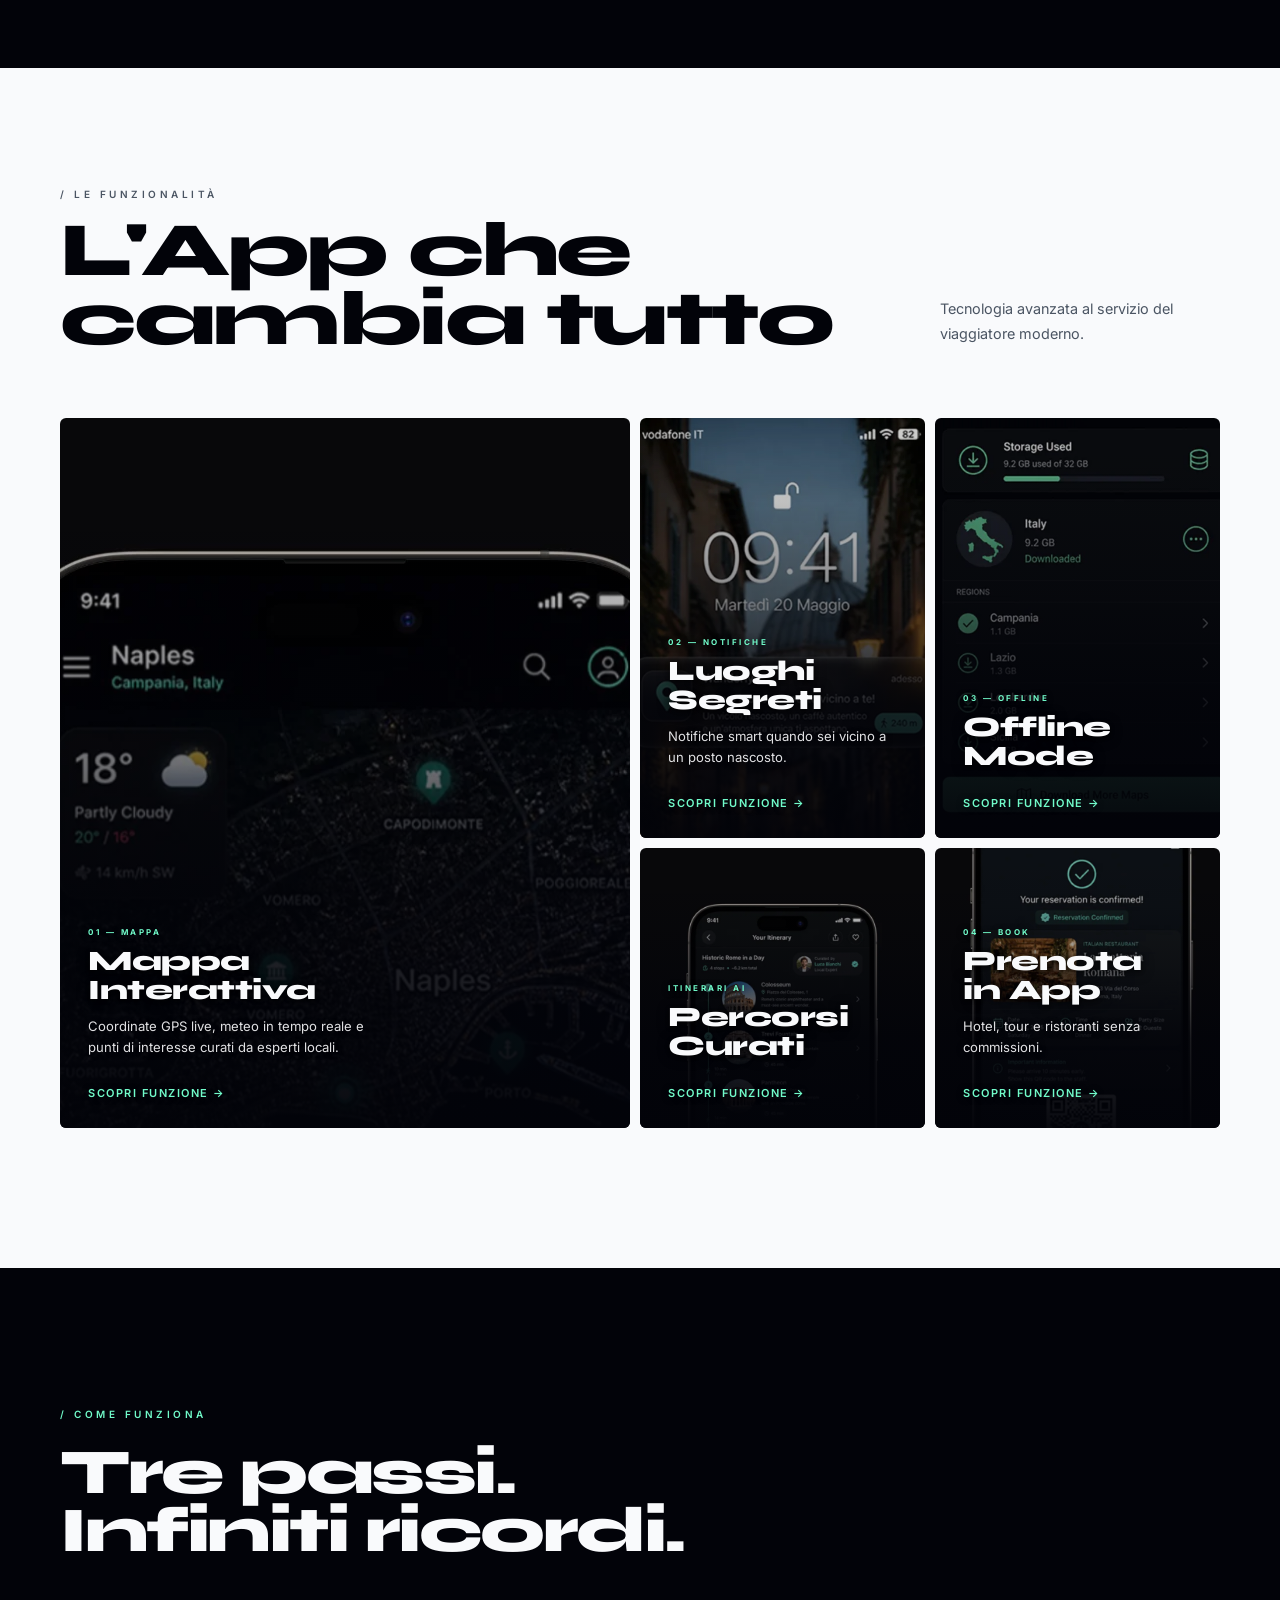
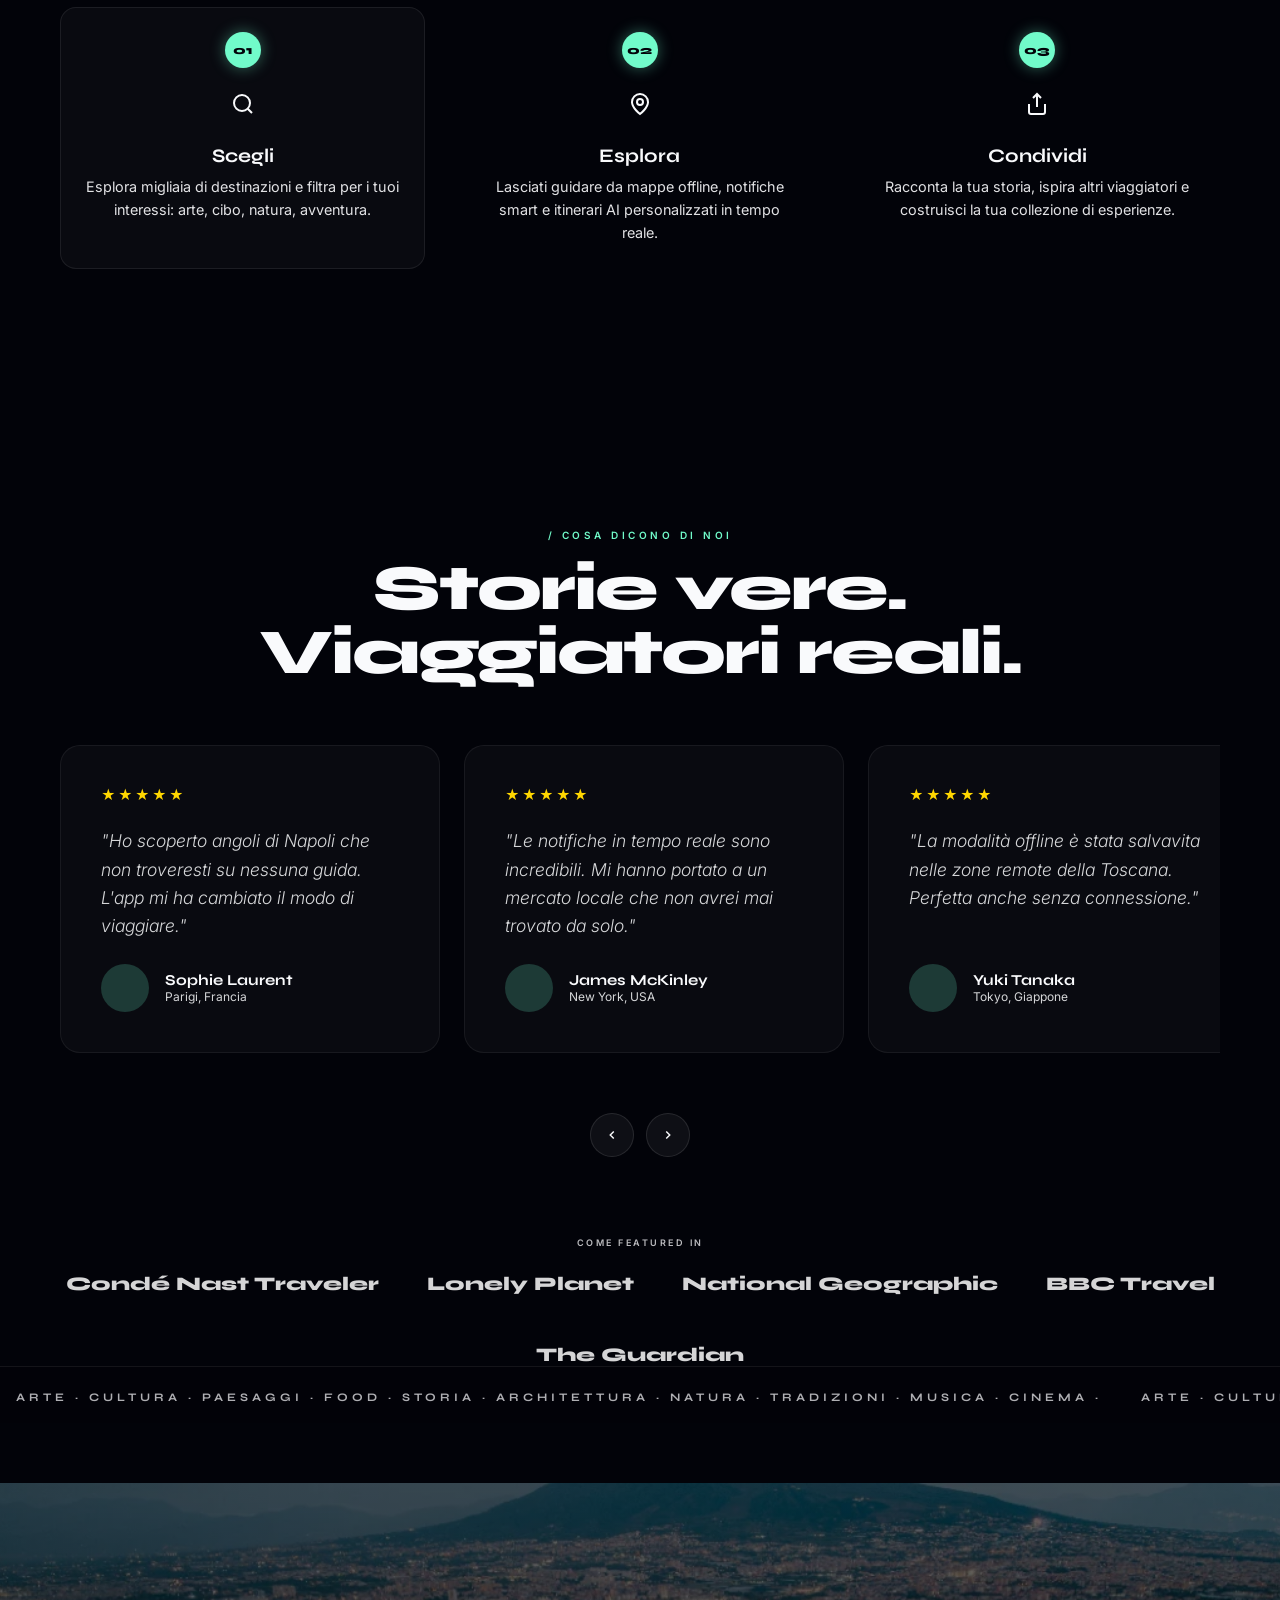
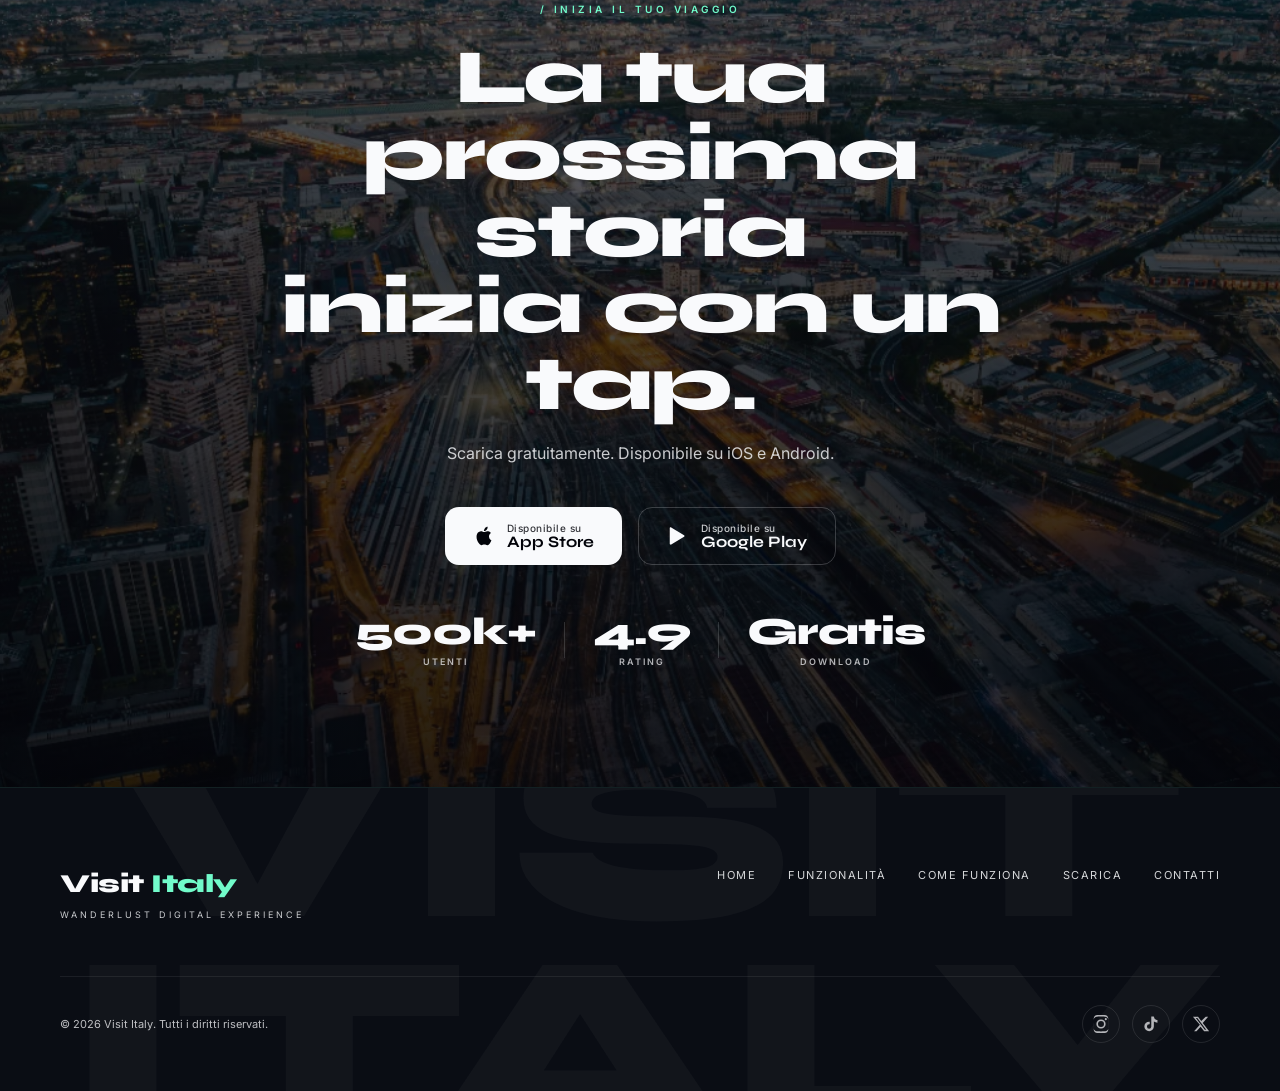
==== commit 789ac222: "Fix scroll iOS: rimuove overflow-x e smooth da html, rimette floating CTA - Rimosso html{overflow-x:" ====
--- a/index.html
+++ b/index.html
@@ -16,7 +16,7 @@
     <style>
 :root{--pure-ice:#F9FAFC;--obsidian:#020309;--neon-mint:#71FBCA;--slate-grey:#4B5563;--card-ease:cubic-bezier(0.25,1,0.5,1)}
 *,*::before,*::after{box-sizing:border-box;margin:0;padding:0}
-html{scroll-behavior:smooth;overflow-x:hidden}
+html{scroll-behavior:smooth}
 body{background-color:var(--obsidian);font-family:'Inter',sans-serif;color:var(--pure-ice)}
 body.nav-open{overflow:hidden}
 .navbar{position:fixed;top:0;left:0;width:100%;padding:18px 24px;display:flex;justify-content:space-between;align-items:center;z-index:200;background:rgba(2,3,9,0.4);backdrop-filter:blur(14px);-webkit-backdrop-filter:blur(14px)}
@@ -637,7 +637,15 @@
     </footer>
 
 
-<!-- Scroll To Top Button -->
+    <!-- FLOATING CTA -->
+    <div class="floating-cta">
+        <a href="#download" class="pulse-neon">
+            <svg viewBox="0 0 24 24" fill="none" stroke="currentColor" stroke-width="2" stroke-linecap="round" stroke-linejoin="round" width="18" height="18"><path d="M21 15v4a2 2 0 0 1-2 2H5a2 2 0 0 1-2-2v-4"/><polyline points="7 10 12 15 17 10"/><line x1="12" y1="15" x2="12" y2="3"/></svg>
+            Scarica App
+        </a>
+    </div>
+
+    <!-- Scroll To Top Button -->
     <button id="btnGoTop" class="btn-go-top" aria-label="Torna in alto">
         <svg viewBox="0 0 24 24" fill="none" stroke="currentColor" stroke-width="2" stroke-linecap="round" stroke-linejoin="round" width="20" height="20"><polyline points="18 15 12 9 6 15"/></svg>
     </button>
--- a/asset/css/stile.css
+++ b/asset/css/stile.css
@@ -13,7 +13,10 @@
    RESET & BASE
 ======================== */
 *, *::before, *::after { box-sizing: border-box; margin: 0; padding: 0; }
-html { scroll-behavior: smooth; overflow-x: hidden; }
+html { scroll-behavior: smooth; }
+@media (max-width: 767px) {
+    html { scroll-behavior: auto; }
+}
 body {
     background-color: var(--obsidian);
     font-family: 'Inter', sans-serif;
@@ -1256,6 +1259,46 @@
 }
 
 /* ========================
+   FLOATING CTA
+======================== */
+.floating-cta {
+    position: fixed;
+    bottom: 24px;
+    left: 50%;
+    transform: translateX(-50%);
+    z-index: 1000;
+}
+.pulse-neon {
+    display: flex;
+    align-items: center;
+    gap: 10px;
+    background: var(--neon-mint);
+    color: var(--obsidian);
+    font-family: 'Inter', sans-serif;
+    font-size: 14px;
+    font-weight: 700;
+    text-transform: uppercase;
+    letter-spacing: 1px;
+    padding: 16px 32px;
+    border-radius: 40px;
+    text-decoration: none;
+    box-shadow: 0 10px 30px rgba(113, 251, 202, 0.25);
+    border: 1px solid rgba(113, 251, 202, 0.5);
+    transition: transform 0.3s ease;
+}
+.pulse-neon:hover { transform: translateY(-4px) scale(1.05) !important; }
+.pulse-neon svg { width: 20px; height: 20px; }
+
+@media (max-width: 767px) {
+    .floating-cta {
+        bottom: 20px;
+        left: 20px;
+        transform: none;
+    }
+    .pulse-neon { padding: 12px 20px; font-size: 11px; }
+}
+
+/* ========================
    GO TO TOP BUTTON
 ======================== */
 .btn-go-top {
--- a/asset/css/stile.css
+++ b/asset/css/stile.css
@@ -13,7 +13,10 @@
    RESET & BASE
 ======================== */
 *, *::before, *::after { box-sizing: border-box; margin: 0; padding: 0; }
-html { scroll-behavior: smooth; overflow-x: hidden; }
+html { scroll-behavior: smooth; }
+@media (max-width: 767px) {
+    html { scroll-behavior: auto; }
+}
 body {
     background-color: var(--obsidian);
     font-family: 'Inter', sans-serif;
@@ -1256,6 +1259,46 @@
 }
 
 /* ========================
+   FLOATING CTA
+======================== */
+.floating-cta {
+    position: fixed;
+    bottom: 24px;
+    left: 50%;
+    transform: translateX(-50%);
+    z-index: 1000;
+}
+.pulse-neon {
+    display: flex;
+    align-items: center;
+    gap: 10px;
+    background: var(--neon-mint);
+    color: var(--obsidian);
+    font-family: 'Inter', sans-serif;
+    font-size: 14px;
+    font-weight: 700;
+    text-transform: uppercase;
+    letter-spacing: 1px;
+    padding: 16px 32px;
+    border-radius: 40px;
+    text-decoration: none;
+    box-shadow: 0 10px 30px rgba(113, 251, 202, 0.25);
+    border: 1px solid rgba(113, 251, 202, 0.5);
+    transition: transform 0.3s ease;
+}
+.pulse-neon:hover { transform: translateY(-4px) scale(1.05) !important; }
+.pulse-neon svg { width: 20px; height: 20px; }
+
+@media (max-width: 767px) {
+    .floating-cta {
+        bottom: 20px;
+        left: 20px;
+        transform: none;
+    }
+    .pulse-neon { padding: 12px 20px; font-size: 11px; }
+}
+
+/* ========================
    GO TO TOP BUTTON
 ======================== */
 .btn-go-top {
